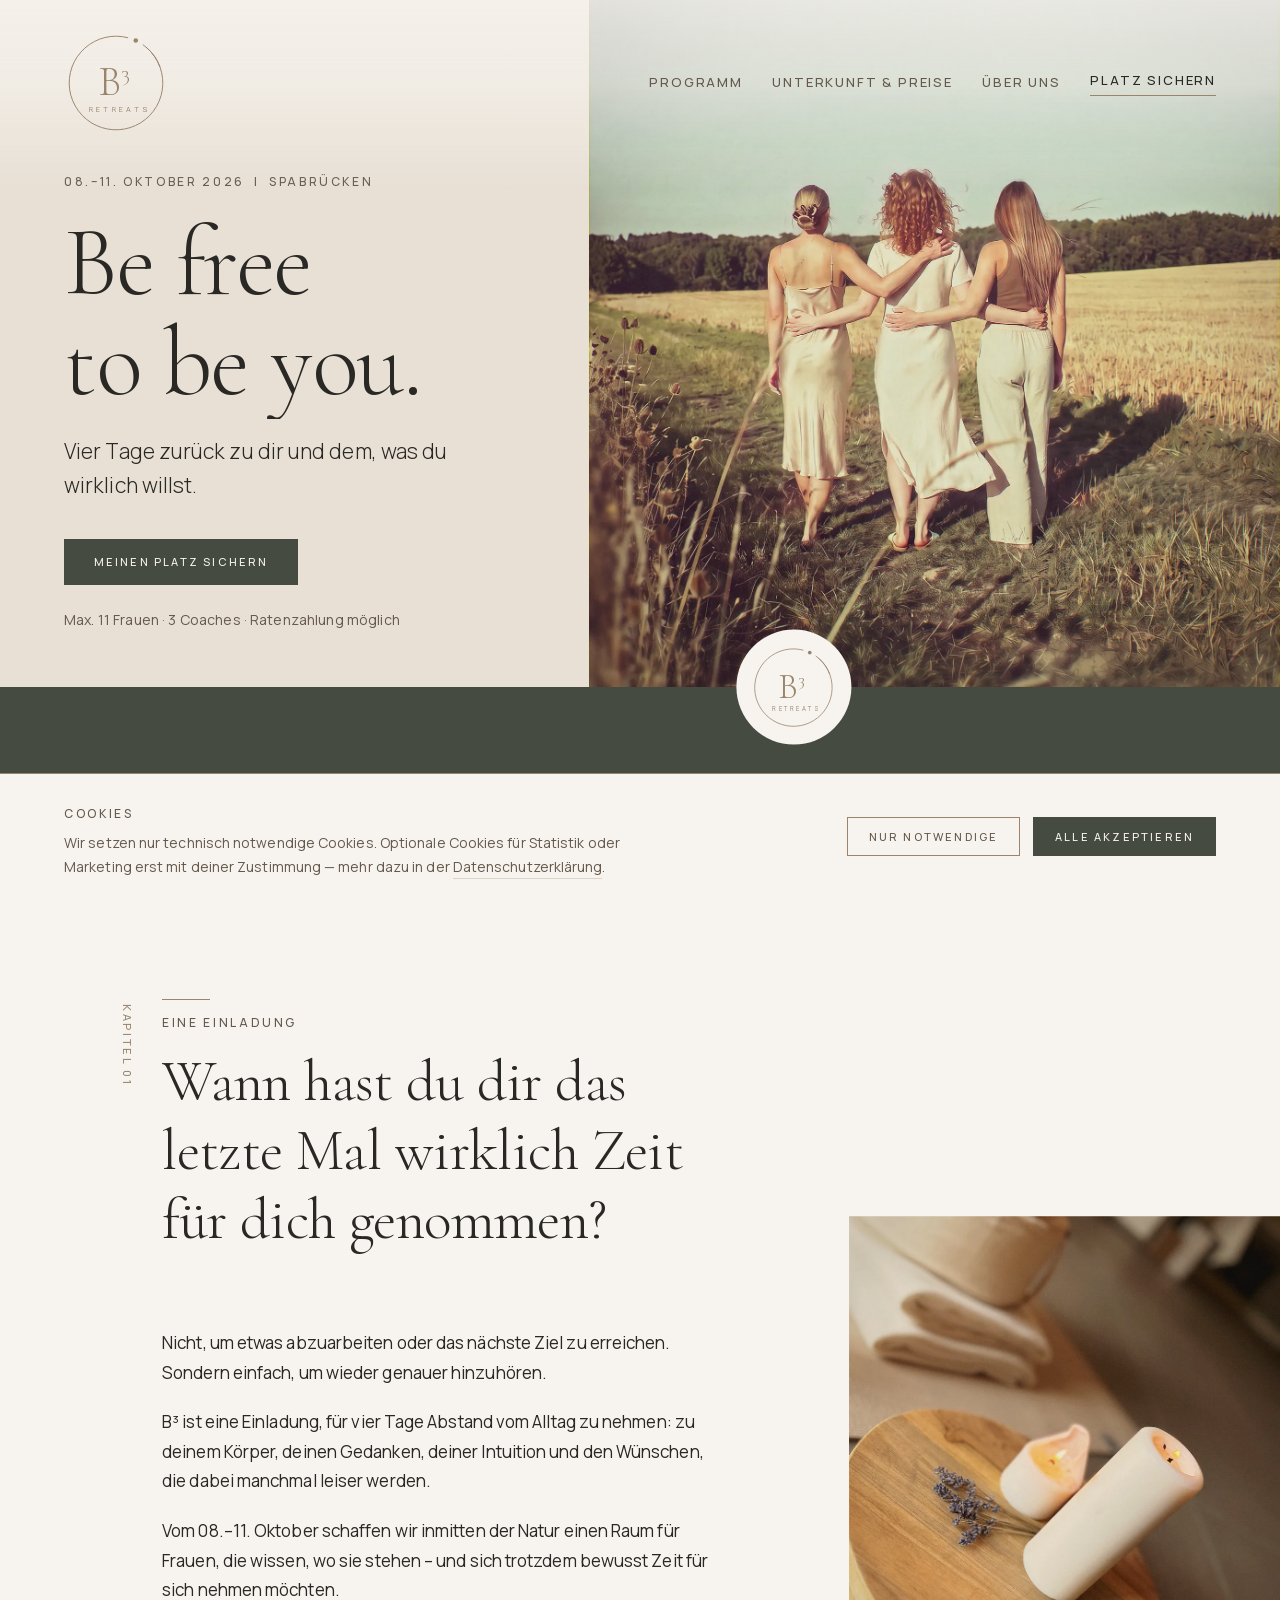
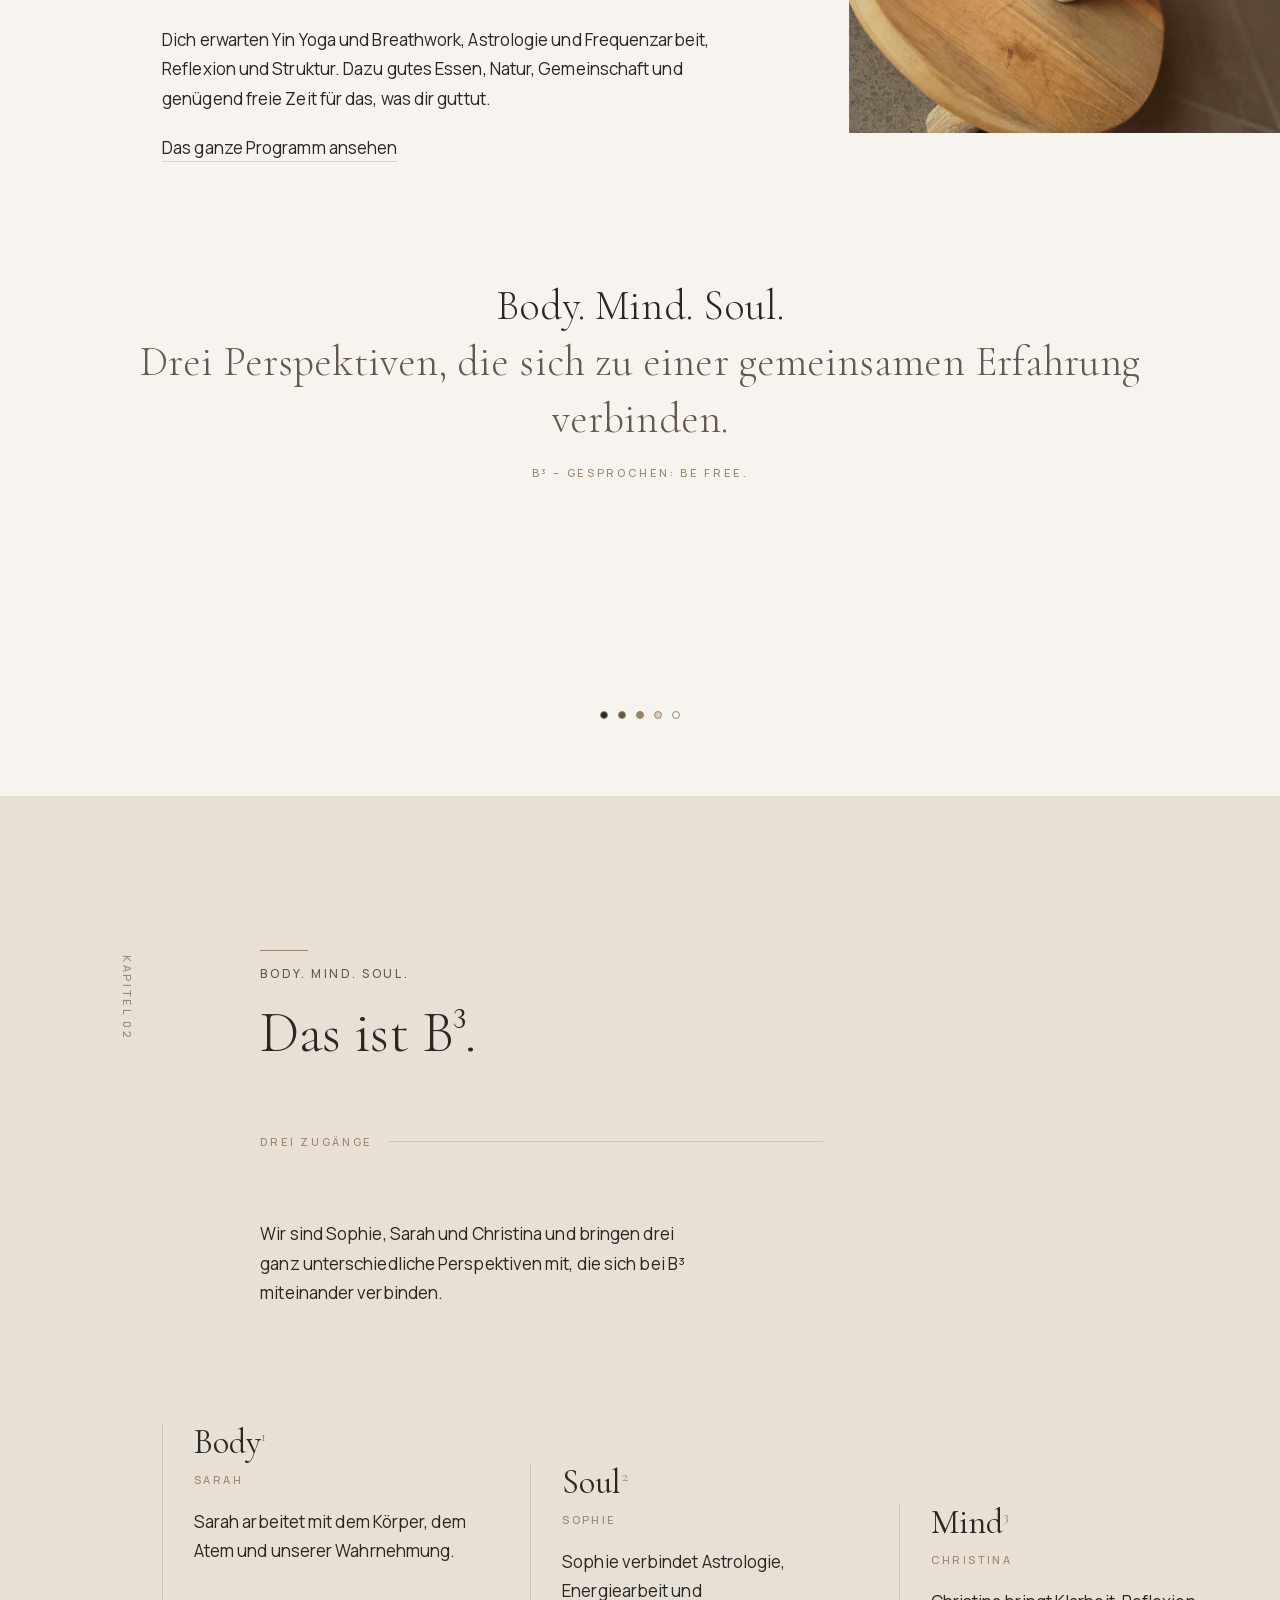
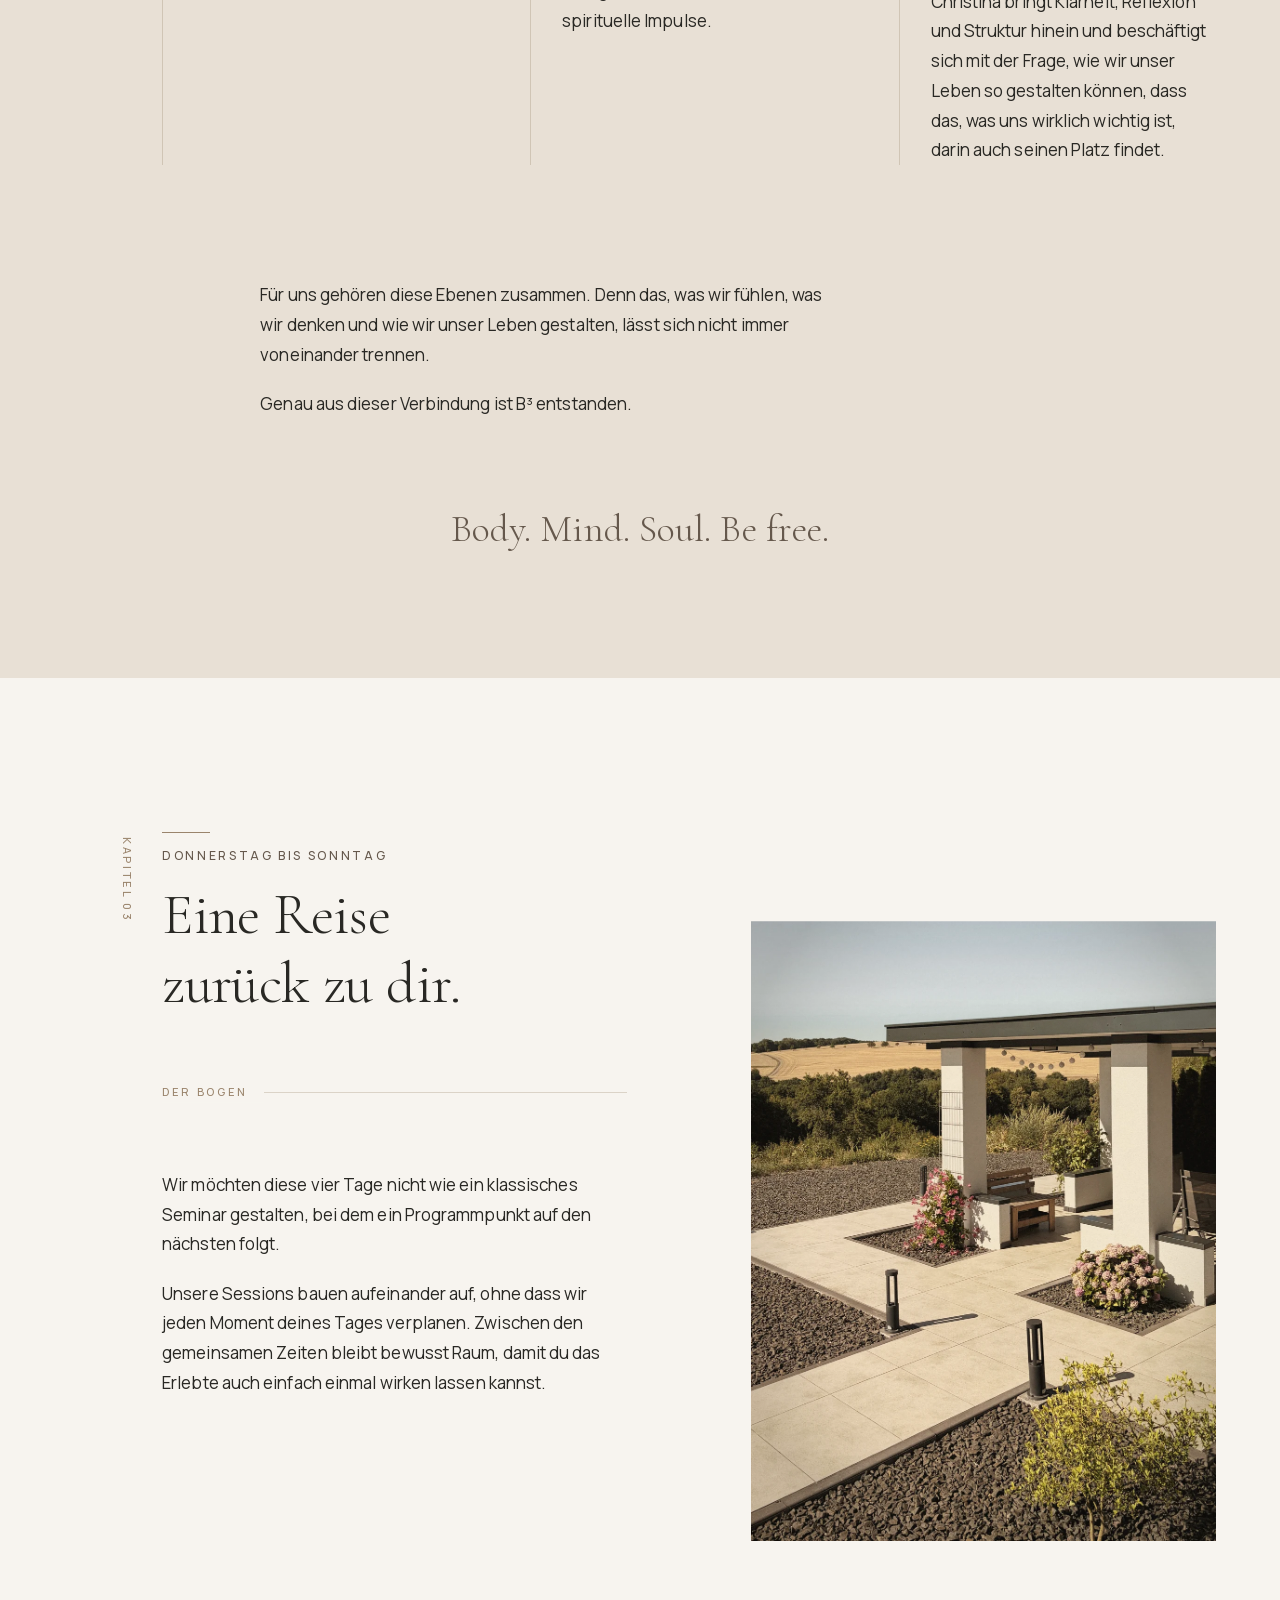
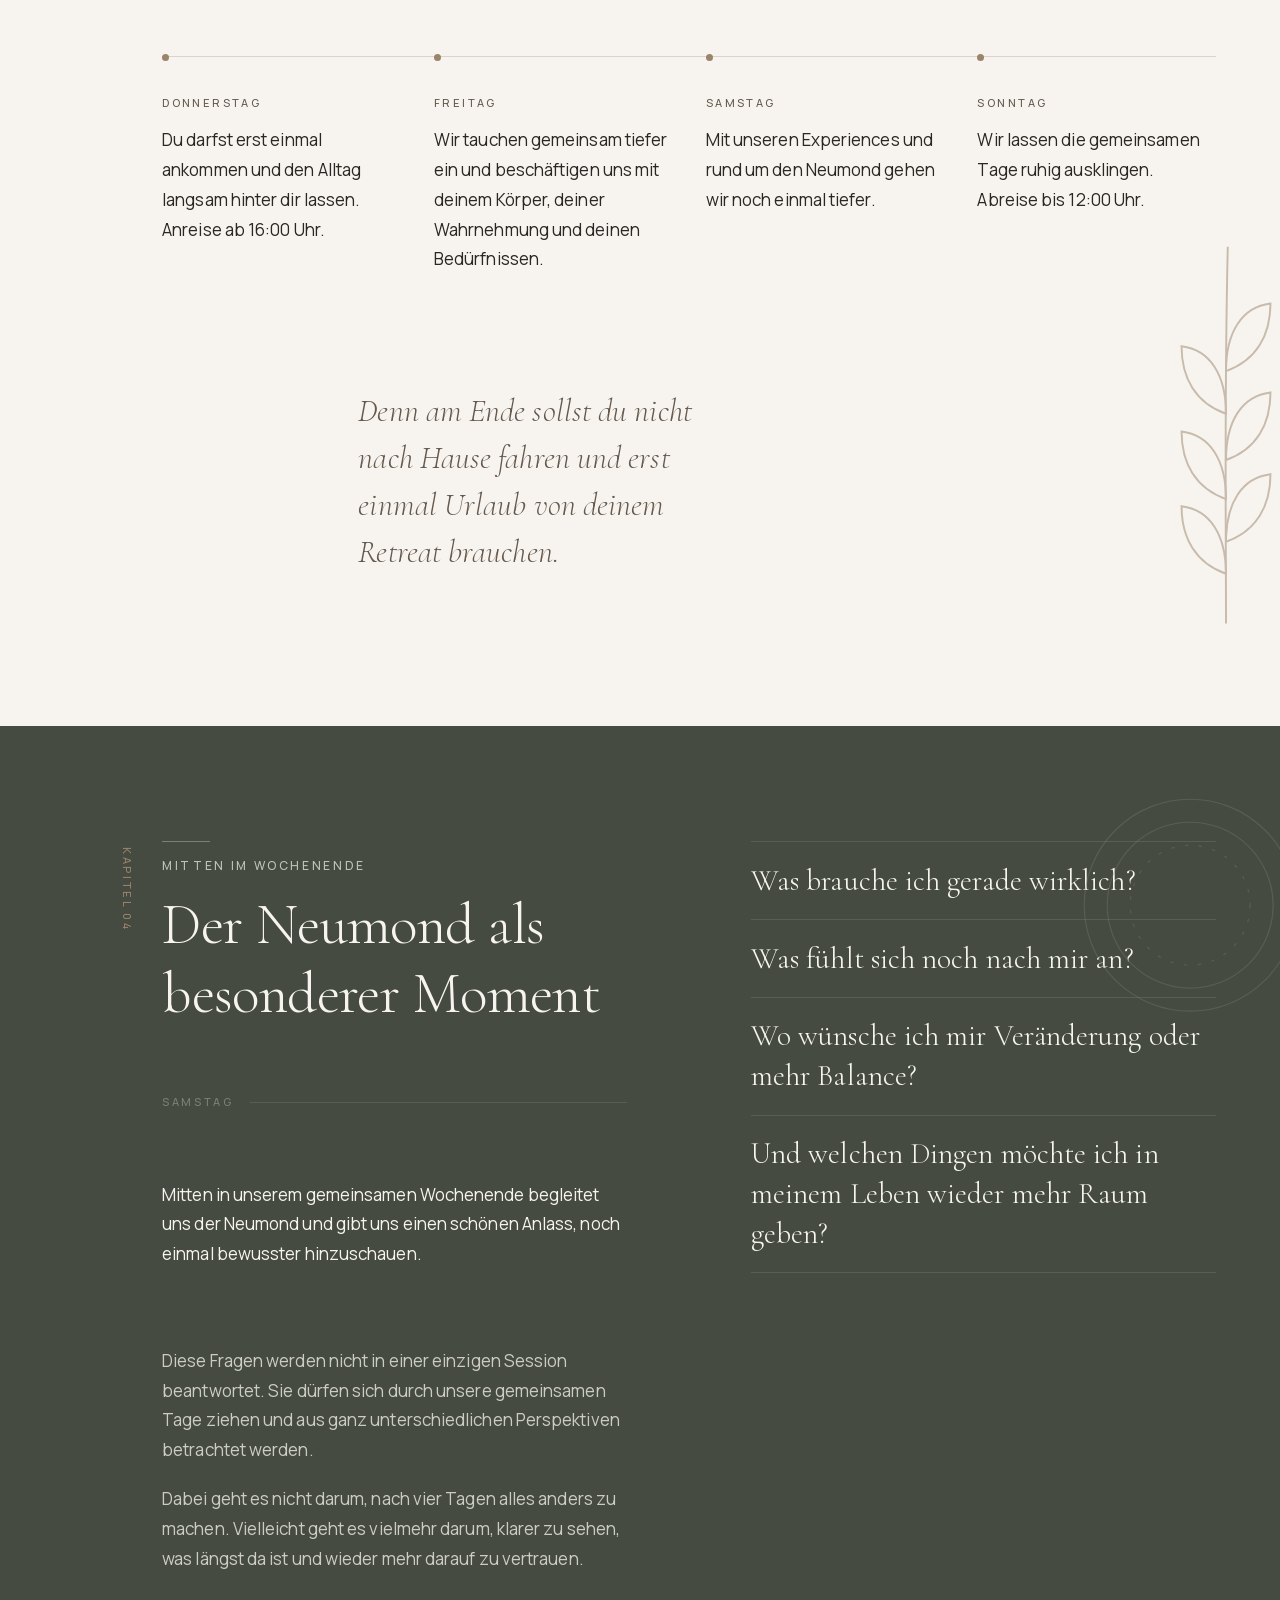
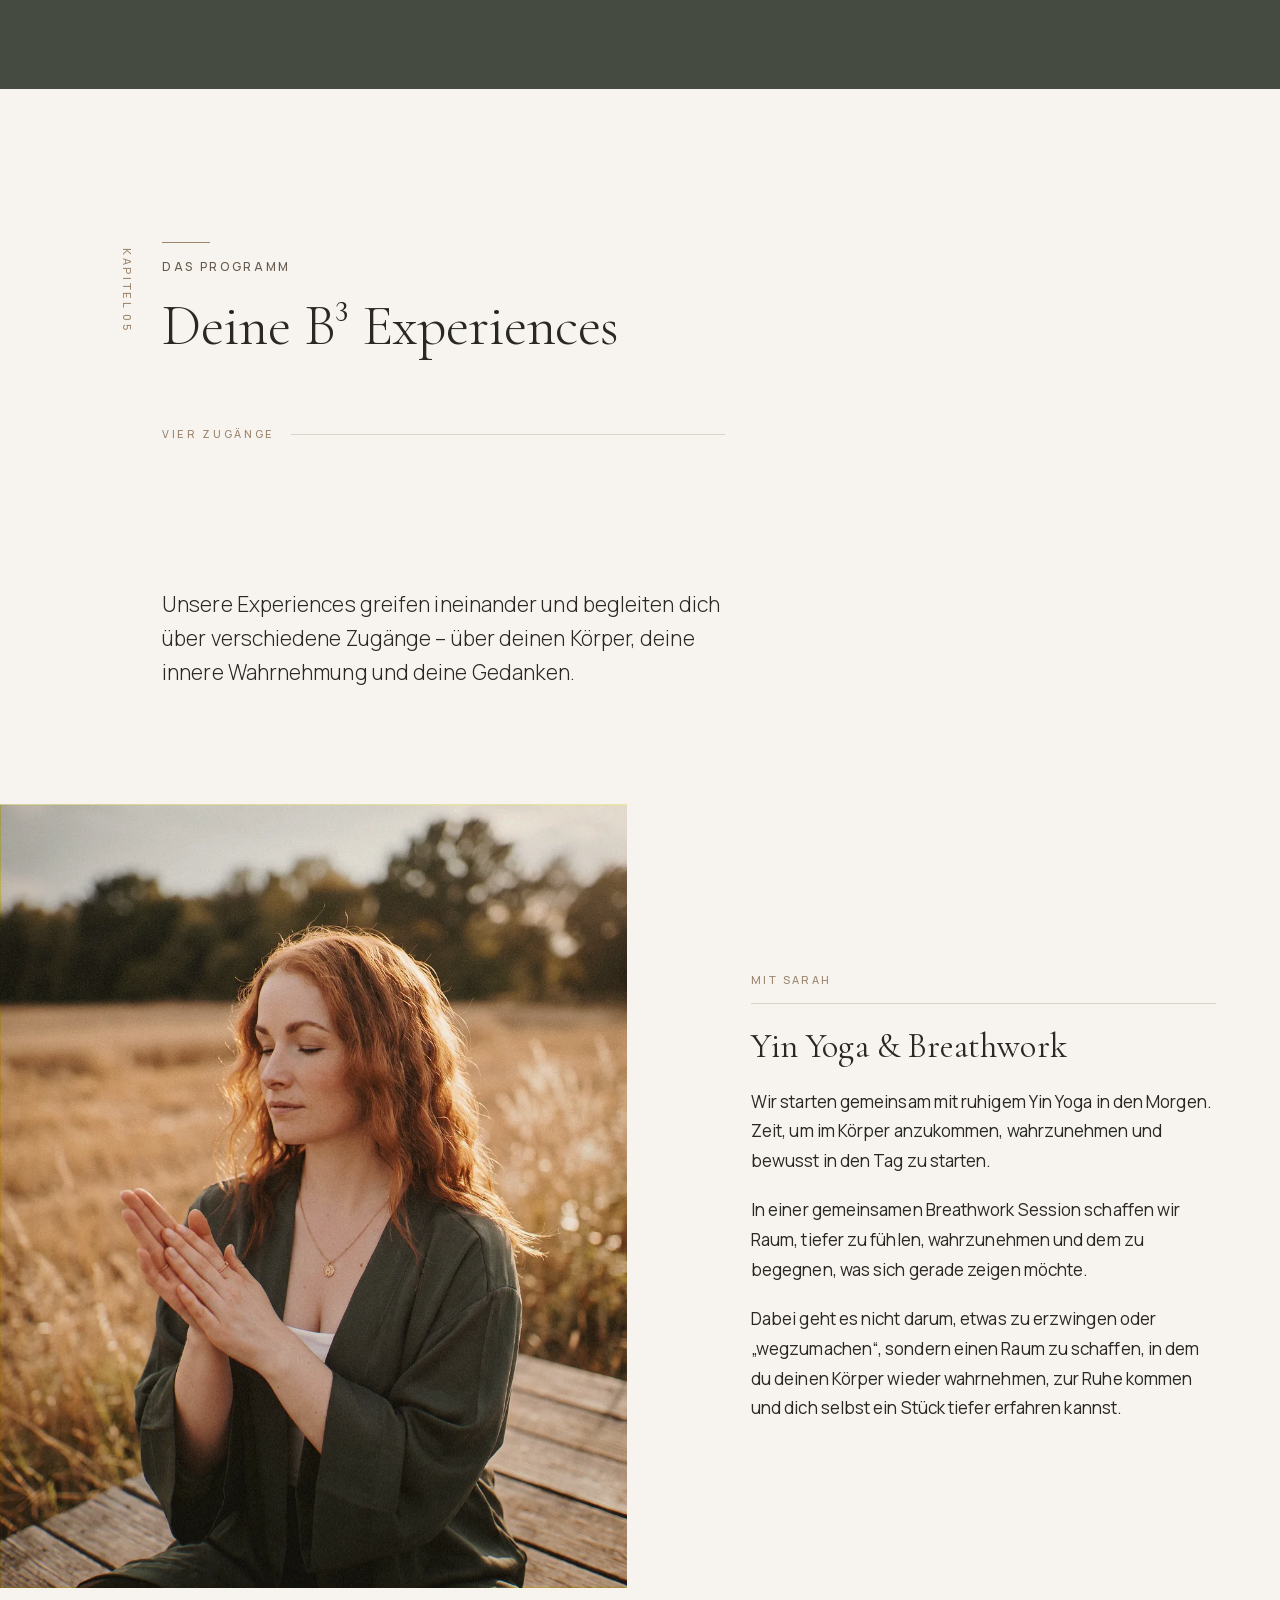
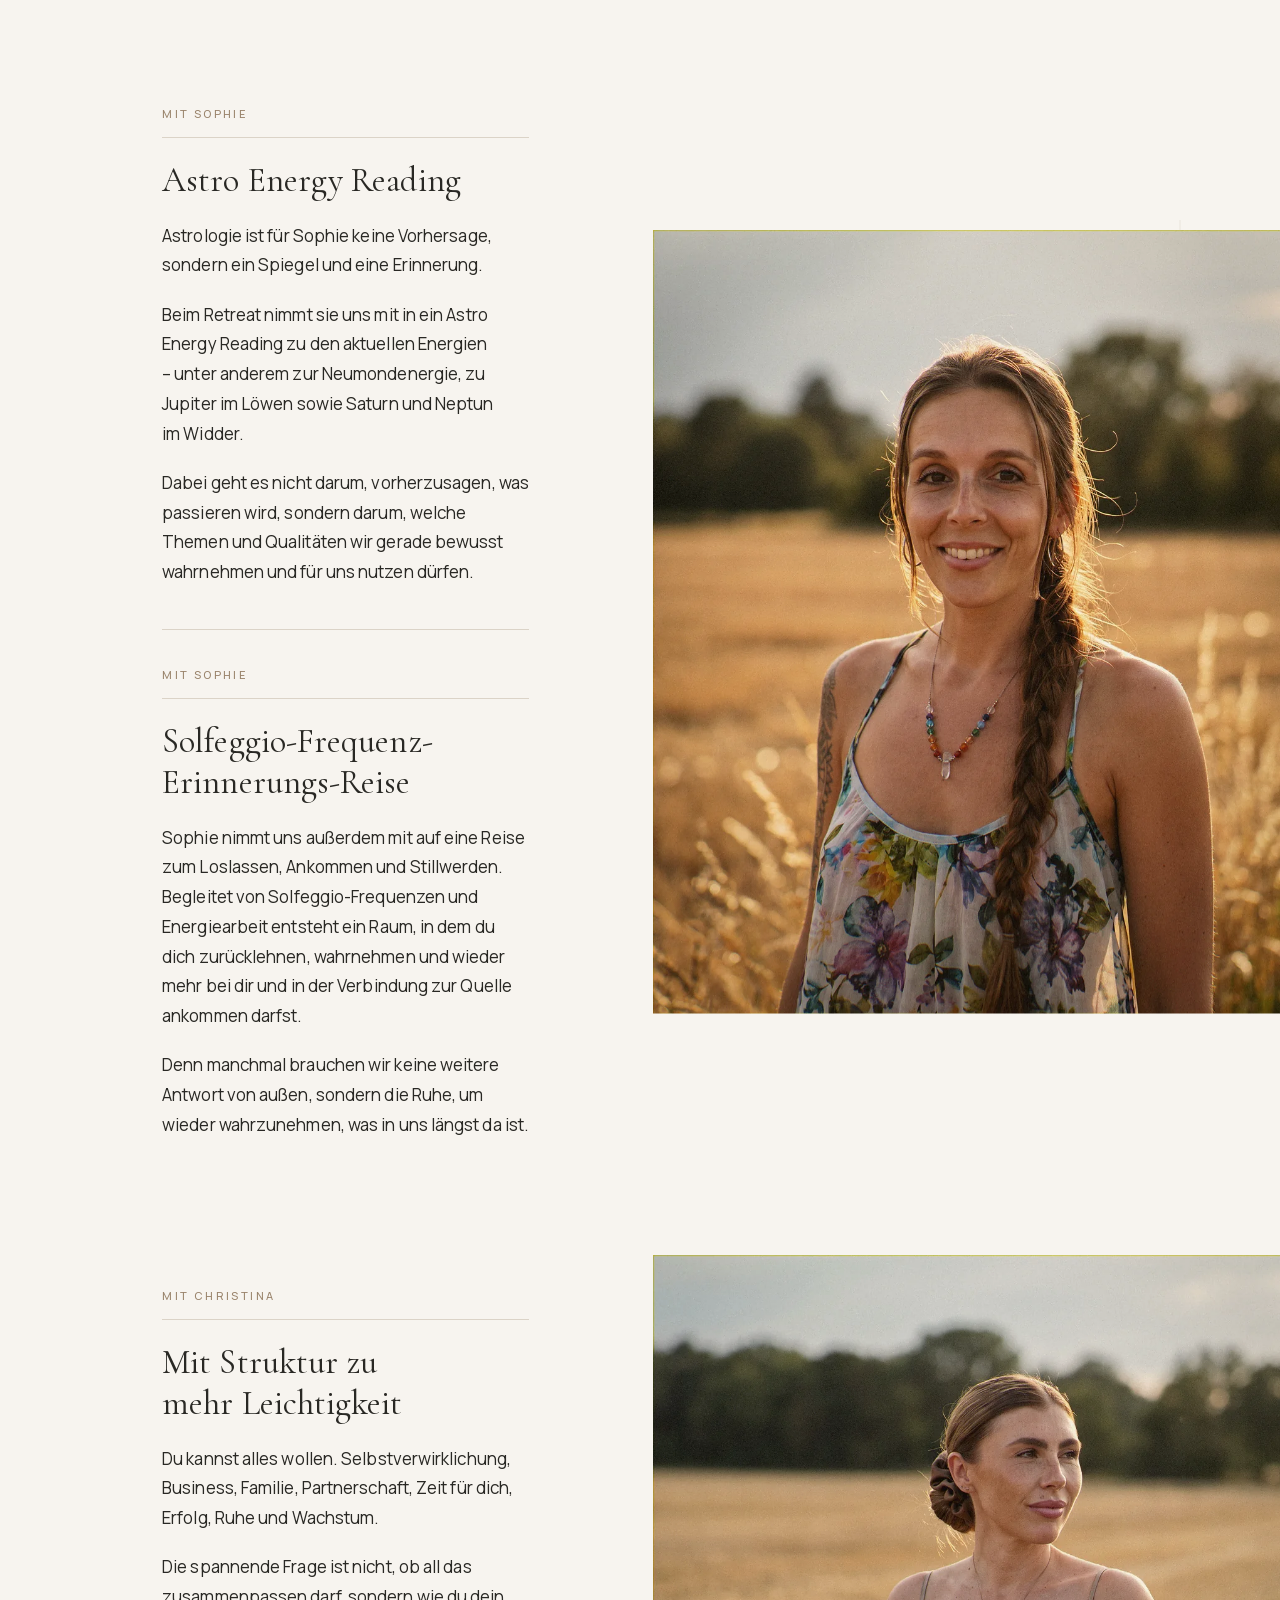
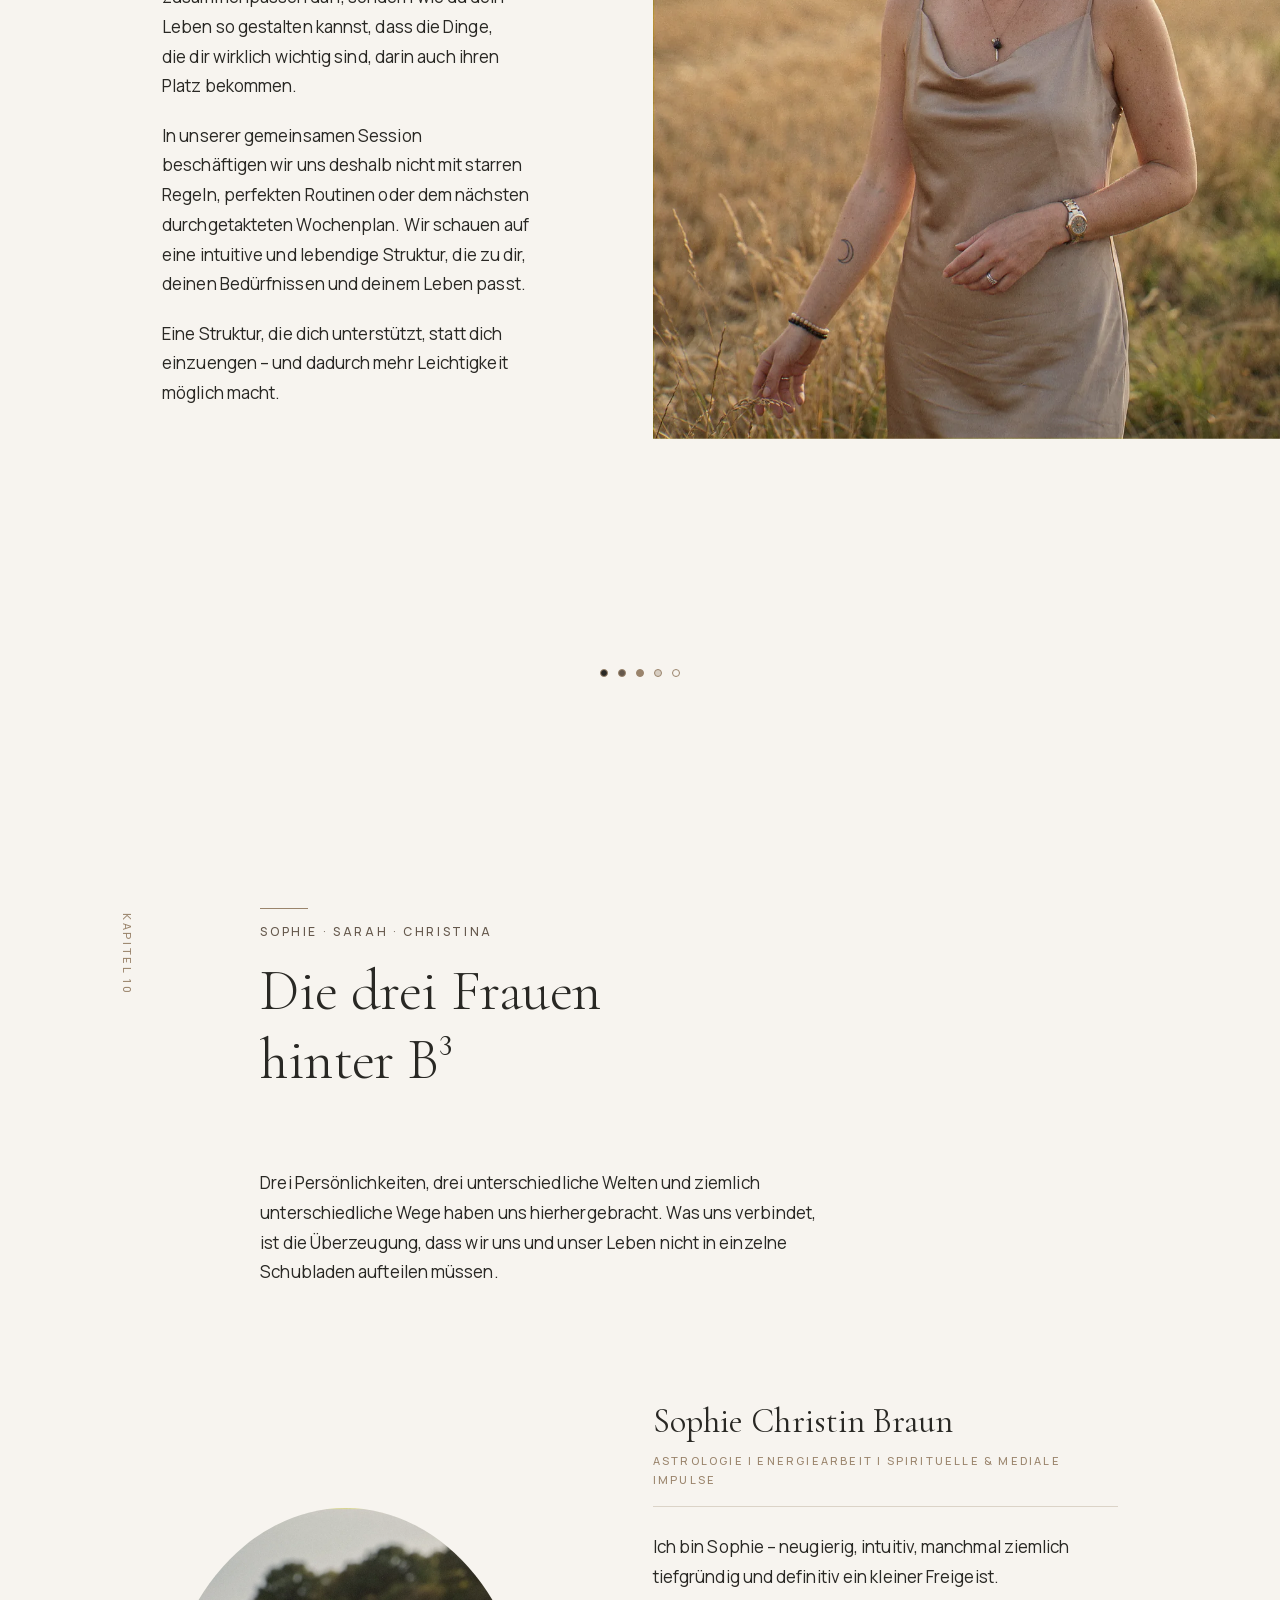
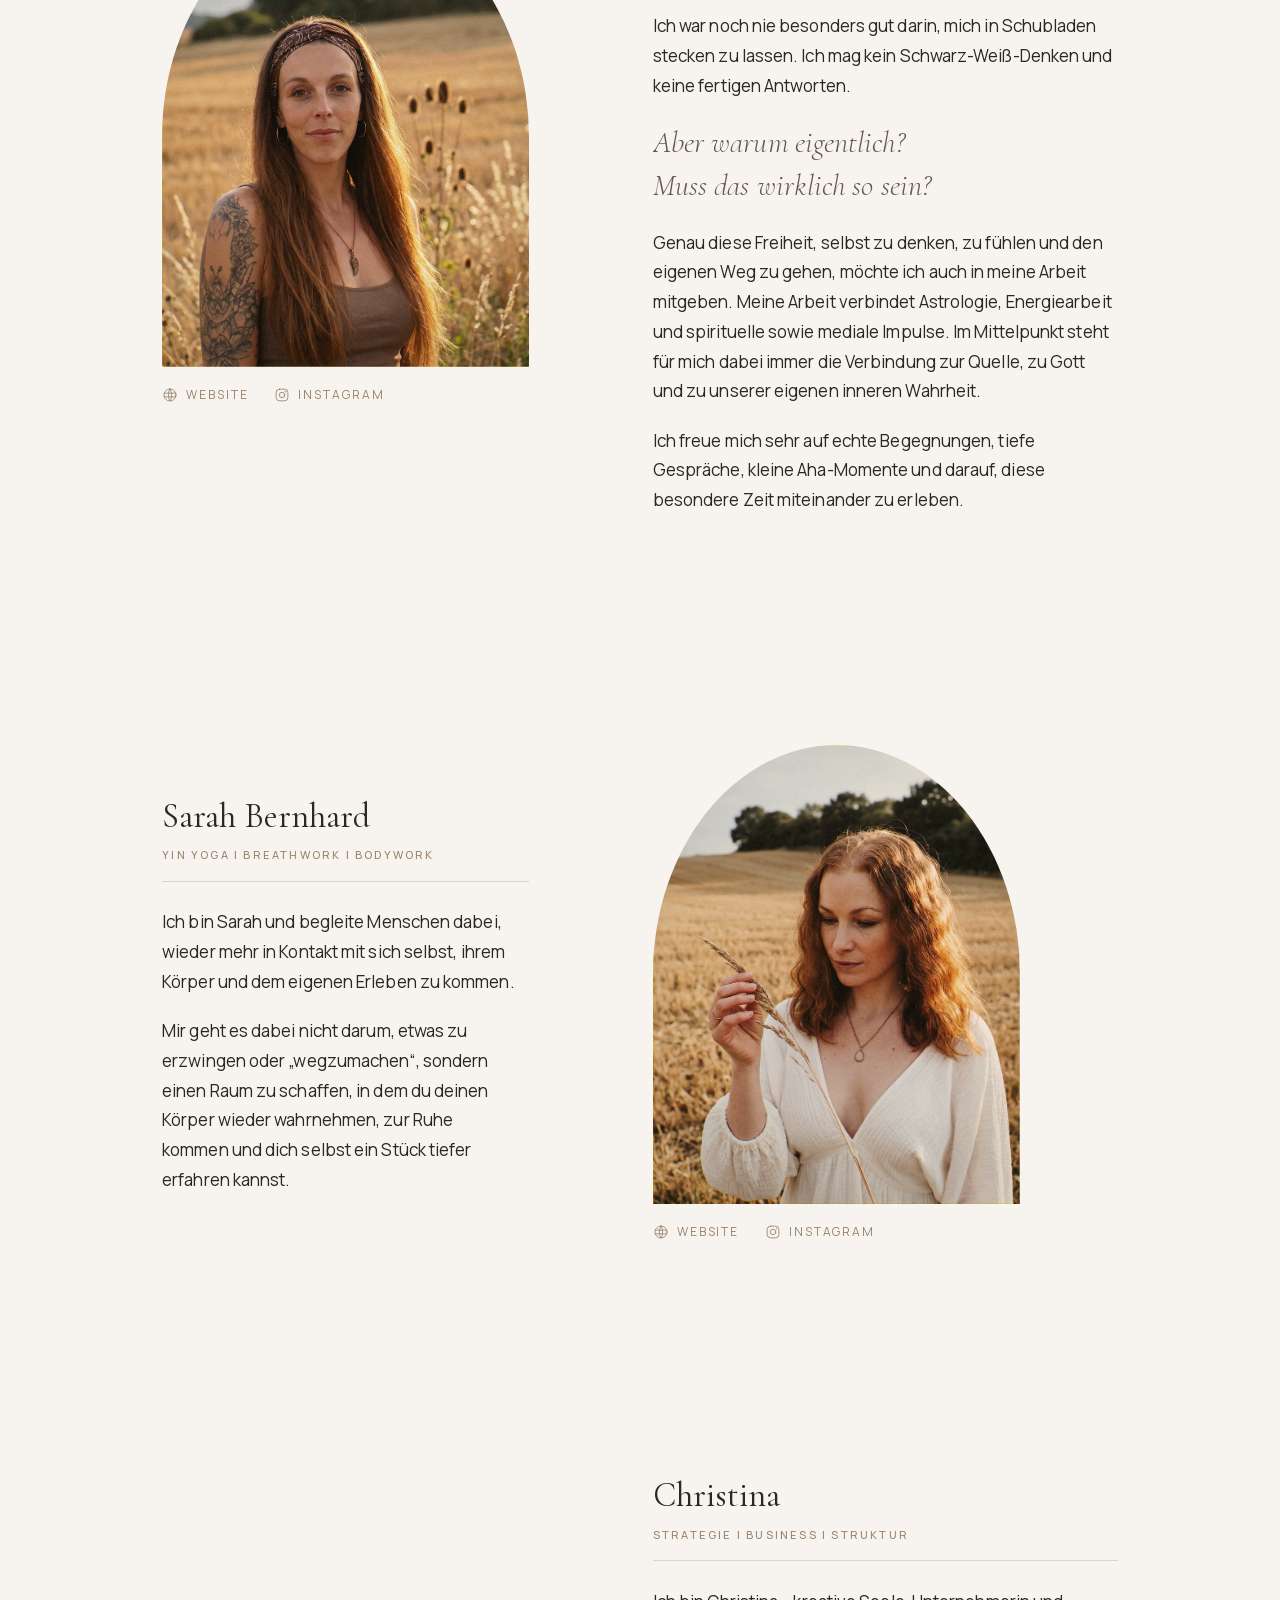
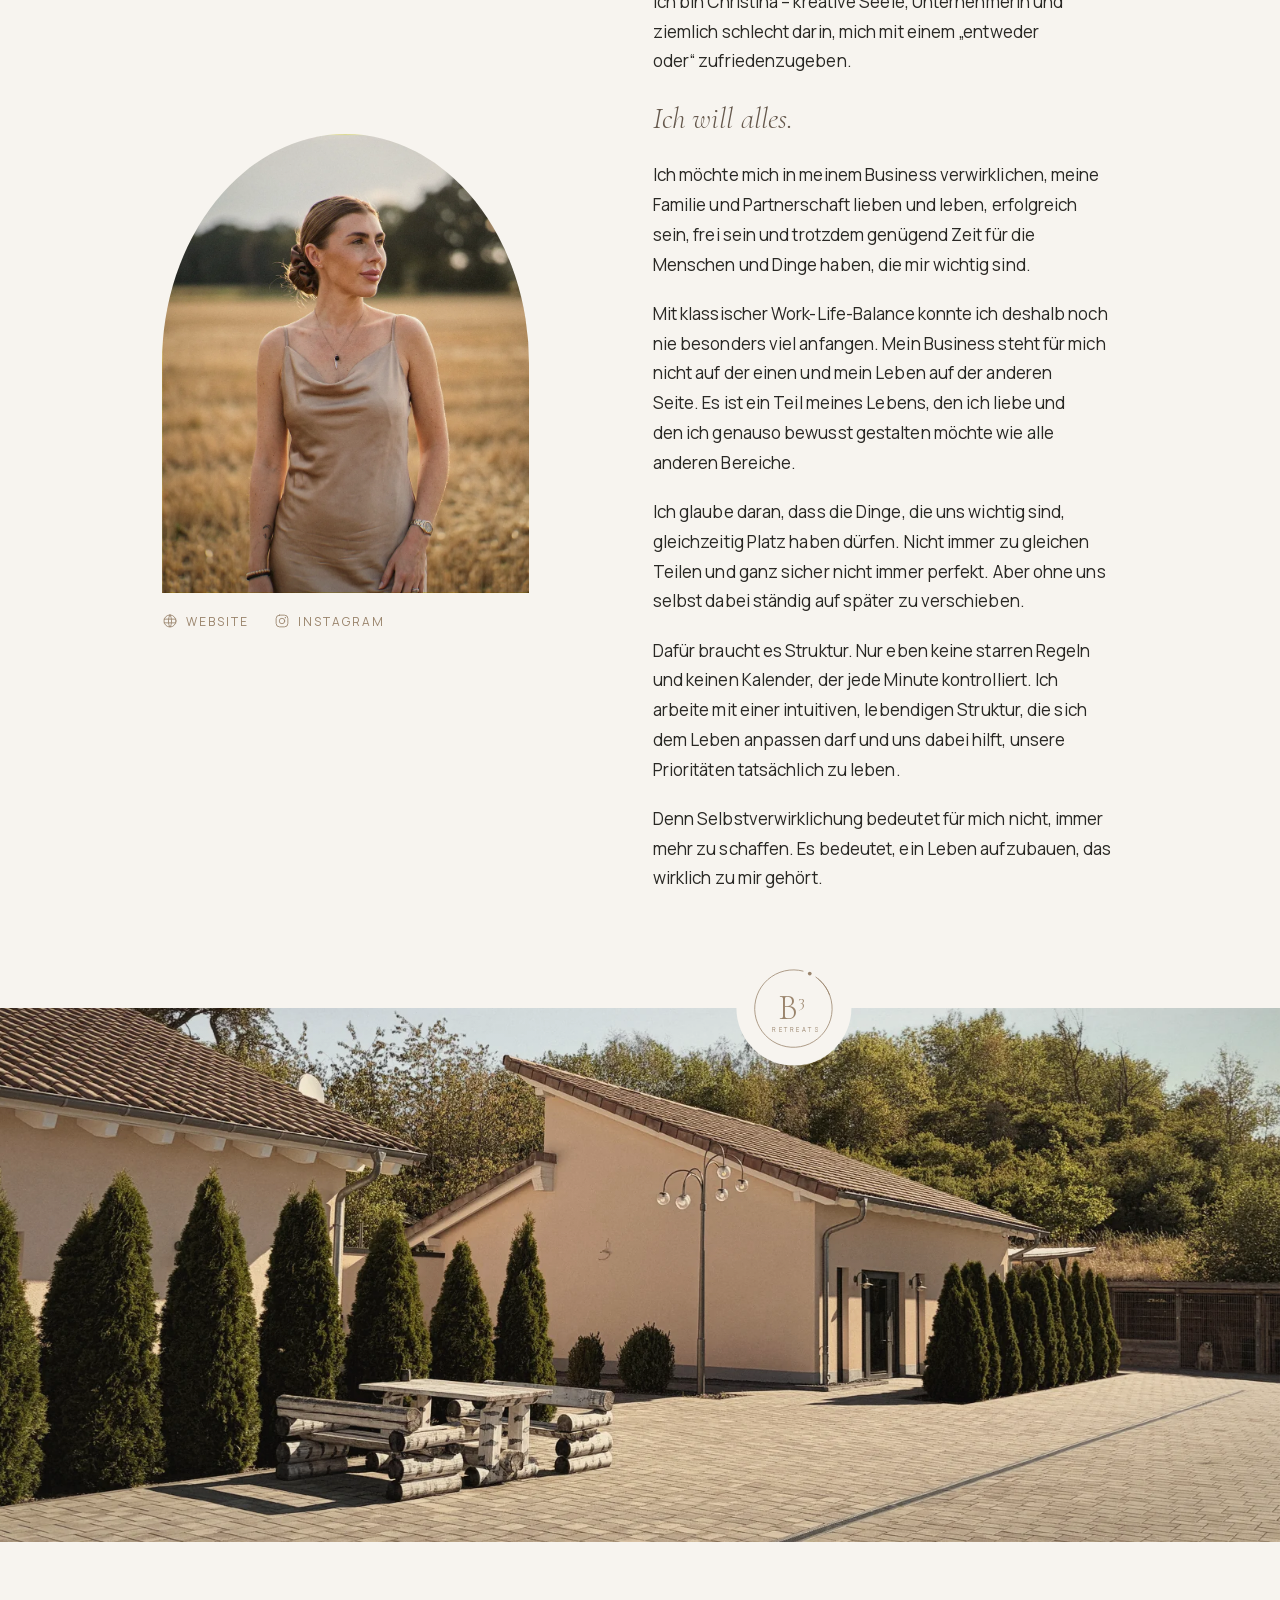
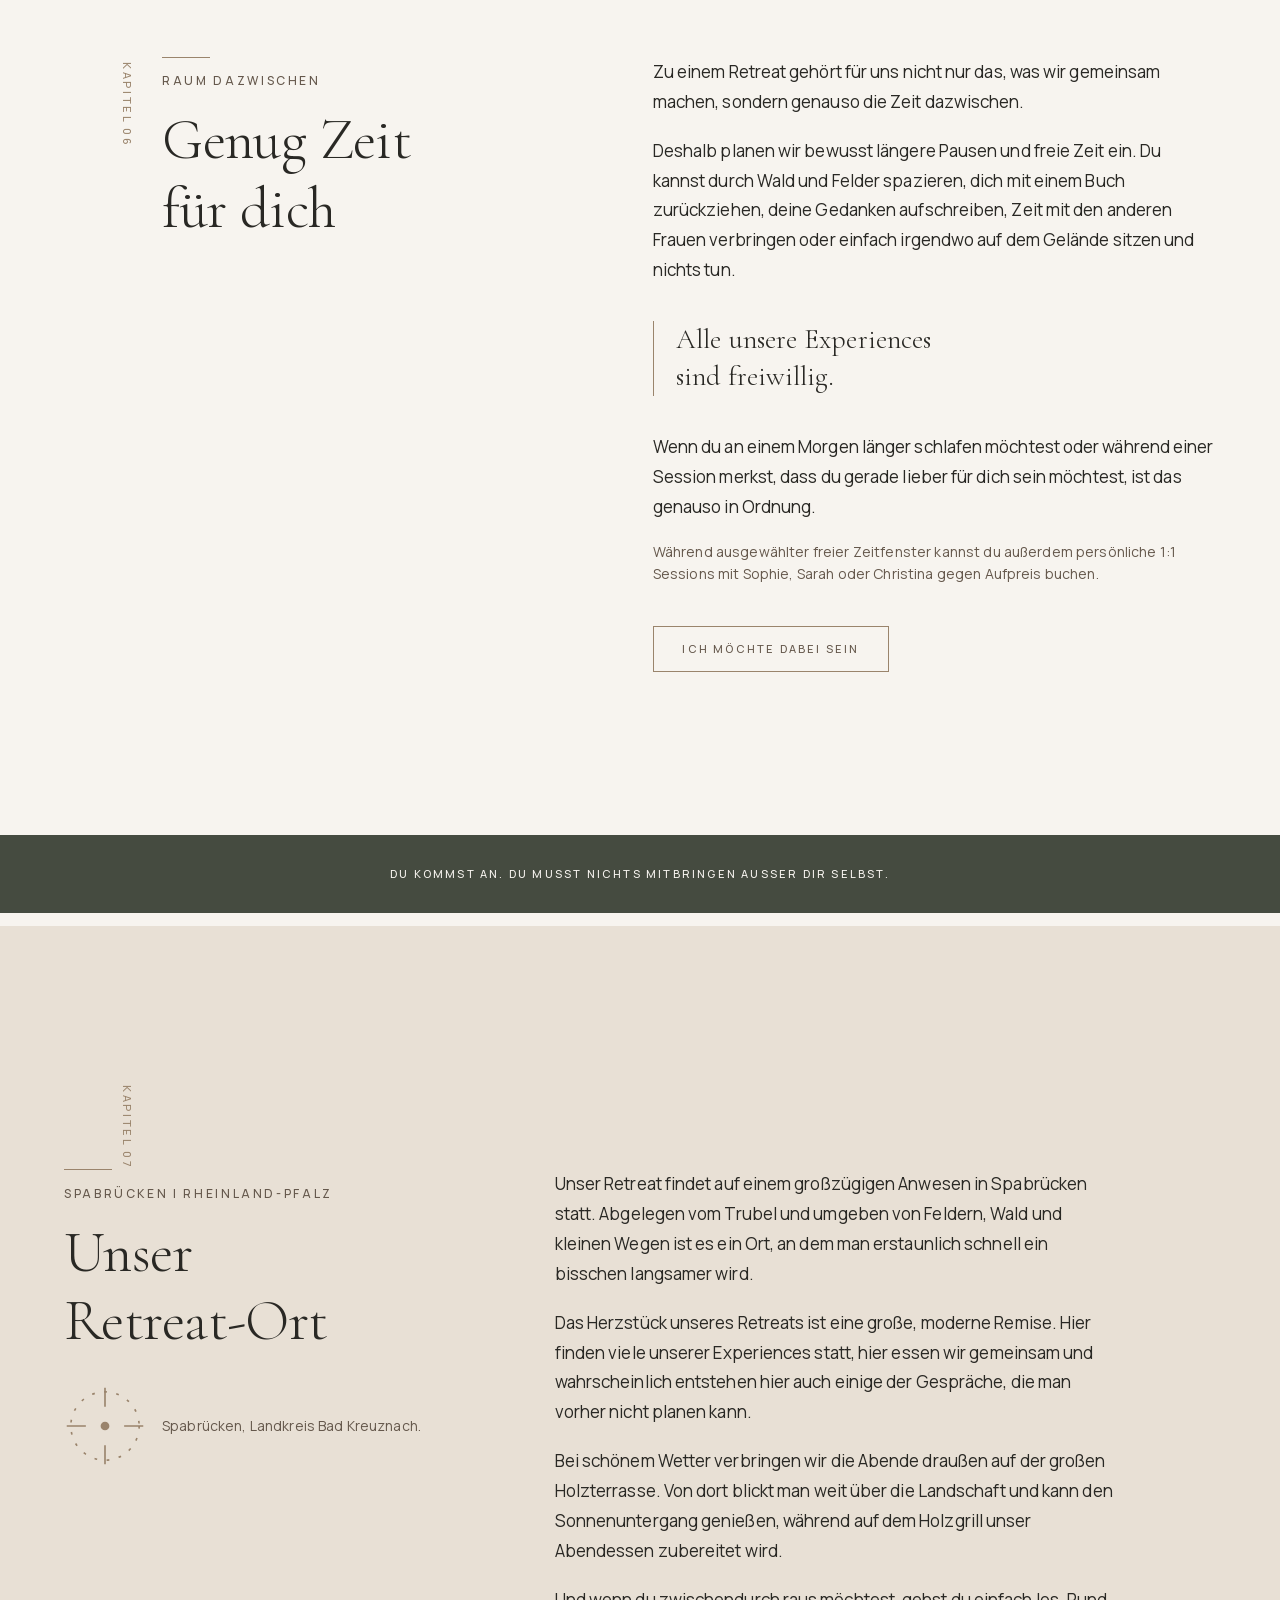
==== index.html @ 576b55c1 "а" ====
<!DOCTYPE html>
<html lang="de">
<head>
<meta charset="utf-8">
<meta name="viewport" content="width=device-width, initial-scale=1">
<title>B³ Retreat für Frauen | 08.–11. Oktober 2026 in Spabrücken</title>
<meta name="description" content="Vier Tage zurück zu dir: Frauen-Retreat mit Yin Yoga, Breathwork, Astrologie und Struktur vom 08.–11. Oktober 2026 in Spabrücken. Ab 1.549 € inkl. Unterkunft und Verpflegung, Ratenzahlung möglich.">
<meta name="robots" content="index, follow">
<link rel="canonical" href="https://b3-retreats.de/">

<!-- Seitensymbol. Ohne type-Angabe mit Absicht: das Feld im Panel darf eine
     SVG- ODER eine PNG-Datei enthalten, und der Server meldet den Typ ohnehin
     selbst. Die .ico bleibt fest verdrahtet — sie ist der Rueckfall fuer aeltere
     Browser, und eine .ico kann die Redaktion nicht erzeugen. -->
<link rel="icon" href="assets/img/favicon.ico?v=34fa4710" sizes="32x32">
<link rel="icon" href="assets/img/favicon.svg?v=a8631e33">
<link rel="apple-touch-icon" href="assets/img/favicon-180.png?v=3e2b3308">

<meta property="og:type" content="website">
<meta property="og:locale" content="de_DE">
<meta property="og:site_name" content="B³ Retreats">
<meta property="og:title" content="B³ Retreat – Be free to be you. | 08.–11. Oktober 2026, Spabrücken">
<meta property="og:description" content="Vier Tage zurück zu dir, deinen Bedürfnissen und dem, was du wirklich willst. Yin Yoga, Breathwork, Astrologie und Struktur – für maximal 11 Frauen.">
<meta property="og:image" content="assets/img/og-image.webp">
<meta name="twitter:card" content="summary_large_image">

<link rel="preload" href="assets/fonts/cormorant-garamond-300-latin.woff2?v=5d618c46" as="font" type="font/woff2" crossorigin>
<link rel="preload" href="assets/fonts/manrope-400-latin.woff2?v=e310b55a" as="font" type="font/woff2" crossorigin>
<link rel="stylesheet" href="assets/css/style.css?v=b2b7cb58">

<script type="application/ld+json">
{
  "@context": "https://schema.org",
  "@type": "Event",
  "name": "B³ Retreat – Be free to be you.",
  "startDate": "2026-10-08T16:00",
  "endDate": "2026-10-11T12:00",
  "eventStatus": "https://schema.org/EventScheduled",
  "eventAttendanceMode": "https://schema.org/OfflineEventAttendanceMode",
  "description": "Vier Tage Frauen-Retreat mit Yin Yoga, Breathwork, Astro Energy Reading, Solfeggio-Frequenz-Reise und einer Session zu intuitiver Struktur.",
  "location": {
    "@type": "Place",
    "name": "Anwesen Spabrücken",
    "address": { "@type": "PostalAddress", "addressLocality": "Spabrücken", "addressRegion": "Rheinland-Pfalz", "addressCountry": "DE" }
  },
  "organizer": { "@type": "Organization", "name": "B³ Retreats", "url": "https://b3-retreats.de/" },
  "offers": [
    { "@type": "Offer", "name": "Shared House", "price": "1549", "priceCurrency": "EUR", "availability": "https://schema.org/InStock" },
    { "@type": "Offer", "name": "Friends Special (2 Personen)", "price": "3950", "priceCurrency": "EUR", "availability": "https://schema.org/InStock" }
  ]
}
</script>
</head>
<body data-booking-url="">

<!-- Wiederverwendbares Markenzeichen -->
<svg width="0" height="0" style="position:absolute" aria-hidden="true"><defs>
  <!-- Farbe kommt über currentColor herein — Klassen greifen im <use>-Schattenbaum nicht. -->
  <g id="b3mark">
    <path d="M90.97 15.76 A54 54 0 1 1 73.98 7.84" fill="none" stroke="currentColor" stroke-width="1.1"/>
    <path d="M94.71 18.64 A54 54 0 0 1 110.74 41.53" fill="none" stroke="currentColor" stroke-width="1.1"/>
    <circle cx="82.82" cy="11.06" r="2.6" fill="currentColor"/>
    <text x="58" y="74" text-anchor="middle" font-size="48" fill="currentColor"
          font-family="'Cormorant Garamond', Georgia, serif" font-weight="300">B<tspan font-size="25" dy="-17">3</tspan></text>
    <text x="64.8" y="93" text-anchor="middle" font-size="8.5" fill="currentColor" letter-spacing="3.6"
          font-family="Manrope, system-ui, sans-serif" font-weight="400">RETREATS</text>
  </g>

  <!-- Website: Kugel mit Laengen- und Breitengrad. Bewusst dieselbe duenne
       Linie wie der Pfeil „nach oben" (24er Feld, 1.3 Strichstaerke). -->
  <g id="ic-web" fill="none" stroke="currentColor" stroke-width="1.3"
     stroke-linecap="round" stroke-linejoin="round">
    <circle cx="12" cy="12" r="9"/>
    <path d="M12 3c-3.1 3.2-3.1 14.6 0 18 3.1-3.4 3.1-14.8 0-18Z"/>
    <path d="M3.3 9.2h17.4M3.3 14.8h17.4"/>
  </g>

  <!-- Instagram: die Wortmarke selbst waere geschuetzt, der Umriss des
       Glyphs ist die uebliche Verlinkung auf ein eigenes Profil. -->
  <g id="ic-insta" fill="none" stroke="currentColor" stroke-width="1.3"
     stroke-linecap="round" stroke-linejoin="round">
    <rect x="3.2" y="3.2" width="17.6" height="17.6" rx="5.2"/>
    <circle cx="12" cy="12" r="4.1"/>
    <circle cx="17" cy="7" r="1.05" fill="currentColor" stroke="none"/>
  </g>
</defs></svg>

<div class="progress" id="progress" aria-hidden="true"></div>

<header class="site-head" id="head">
  <div class="wrap site-head__in">
    <a class="site-head__logo" href="#top" aria-label="B³ Retreats – Startseite">
      <svg class="mark" viewBox="0 0 120 120" width="76" height="76"><use href="#b3mark"/></svg>
    </a>

    <nav class="site-nav" id="menu" aria-label="Hauptnavigation">
      <a href="#experiences"><i>01</i>Programm</a>
      <a href="#unterkunft"><i>02</i>Unterkunft &amp; Preise</a>
      <a href="#team"><i>03</i>Über uns</a>
      <a class="is-cta" href="#buchung" data-booking>Platz sichern</a>
      <p class="site-nav__meta">08.–11. Oktober 2026<br>Spabrücken, Rheinland-Pfalz</p>
    </nav>

    <!-- Zwei Haarlinien statt eines Standard-Icons — dasselbe Mittel wie im Raster -->
    <button class="burger" id="burger" type="button" aria-label="Menü öffnen" aria-expanded="false" aria-controls="menu">
      <span></span><span></span>
    </button>
  </div>
</header>

<main id="top">

<!-- 01 ─ Hero ─────────────────────────────────────────────────────────── -->
<section class="hero">
  <div class="hero__copy">
    <p class="hero__meta">08.–11. Oktober 2026 &nbsp;|&nbsp; Spabrücken</p>
    <h1>Be free to be&nbsp;you.</h1>
    <p class="lead">Vier Tage zurück zu dir und dem, was du wirklich willst.</p>
    <div class="hero__cta">
      <a class="btn btn--primary" href="#buchung" data-booking>Meinen Platz sichern</a>
      <span class="small">Max. 11 Frauen &middot; 3 Coaches &middot; Ratenzahlung möglich</span>
    </div>
  </div>
  <div class="hero__ph ph px" data-px="7">
    <picture>
      <!-- Am Telefon ist der Ausschnitt quadratisch (siehe .hero__ph im
           Stylesheet), darueber hochkant. Beide Rahmen sind hoch bis sehr
           hoch — deshalb steht in BEIDEN Faellen ein Hochformat drin. Ein
           16:9-Bild in ein Quadrat zu schneiden kostete mehr als die halbe
           Breite, und dabei fielen zuletzt die Koepfe aus dem Bild. -->
      <source media="(max-width: 860px)" srcset="assets/img/hero-tall.webp?v=6442cfcc" width="1500" height="2000">
      <img src="assets/img/hero-tall.webp?v=6442cfcc" width="1500" height="2000" alt="Drei Frauen von hinten am Feldrand oberhalb des Retreat-Anwesens bei Spabrücken" fetchpriority="high">
    </picture>
  </div>
  <div class="medallion">
    <svg class="mark" viewBox="0 0 120 120" width="86" height="86"><use href="#b3mark"/></svg>
  </div>
</section>

<p class="belt belt--seam">Vier Tage &nbsp;·&nbsp; Max. 11 Frauen &nbsp;·&nbsp; 3 Coaches &nbsp;·&nbsp; Spabrücken, Rheinland-Pfalz</p>

<!-- 02 ─ Einladung ────────────────────────────────────────────────────── -->
<section class="invite band-ivory">
  <div class="wrap grid">
    <div class="rail">Kapitel 01</div>
    <div class="invite__head rise">
      <p class="eyebrow">Eine Einladung</p>
      <h2>Wann hast du dir das letzte Mal wirklich Zeit für dich genommen?</h2>
    </div>
    <div class="invite__body rise">
      <p>Nicht, um etwas abzuarbeiten oder das nächste Ziel zu erreichen. Sondern einfach, um wieder genauer hinzuhören.</p>
      <p>B³ ist eine Einladung, für vier Tage Abstand vom Alltag zu nehmen: zu deinem Körper, deinen Gedanken, deiner Intuition und den Wünschen, die dabei manchmal leiser werden.</p>
      <p>Vom 08.–11. Oktober schaffen wir inmitten der Natur einen Raum für Frauen, die wissen, wo sie stehen – und sich trotzdem bewusst Zeit für sich nehmen möchten.</p>
      <p>Dich erwarten Yin Yoga und Breathwork, Astrologie und Frequenzarbeit, Reflexion und Struktur. Dazu gutes Essen, Natur, Gemeinschaft und genügend freie Zeit für das, was dir guttut.</p>
      <p><a class="link" href="#experiences">Das ganze Programm ansehen</a></p>
    </div>
    <figure class="invite__ph rise">
      <div class="ph arch"><img src="assets/img/detail-kerze.webp?v=02212b35" width="900" height="1125" alt="Kerze und Lavendel auf einem Holzhocker im Retreat-Raum" loading="lazy" decoding="async"></div>
    </figure>
    <div class="accent-block rise">
      <strong>Body. Mind. Soul.</strong>
      Drei Perspektiven, die sich zu einer gemeinsamen Erfahrung verbinden.
      <span class="said">B³ – gesprochen: Be free.</span>
    </div>
  </div>
</section>

<div class="moons band-ivory" aria-hidden="true"><i></i><i></i><i></i><i></i><i></i></div>

<!-- 03 ─ Body. Mind. Soul. ────────────────────────────────────────────── -->
<section class="bms band-sand">
  <div class="wrap grid">
    <div class="rail">Kapitel 02</div>
    <div class="bms__head rise">
      <p class="eyebrow">Body. Mind. Soul.</p>
      <h2>Das ist B³.</h2>
      <div class="ruler"><span>Drei Zugänge</span></div>
      <p>Wir sind Sophie, Sarah und Christina und bringen drei ganz unterschiedliche Perspektiven mit, die sich bei B³ miteinander verbinden.</p>
    </div>

    <div class="bms__cols rise">
      <div class="bms__col">
        <h3>Body<sup>1</sup></h3>
        <span class="bms__who">Sarah</span>
        <p>Sarah arbeitet mit dem Körper, dem Atem und unserer Wahrnehmung.</p>
      </div>
      <div class="bms__col">
        <h3>Soul<sup>2</sup></h3>
        <span class="bms__who">Sophie</span>
        <p>Sophie verbindet Astrologie, Energiearbeit und spirituelle Impulse.</p>
      </div>
      <div class="bms__col">
        <h3>Mind<sup>3</sup></h3>
        <span class="bms__who">Christina</span>
        <p>Christina bringt Klarheit, Reflexion und Struktur hinein und beschäftigt sich mit der Frage, wie wir unser Leben so gestalten können, dass das, was uns wirklich wichtig ist, darin auch seinen Platz findet.</p>
      </div>
    </div>

    <div class="bms__outro rise">
      <p>Für uns gehören diese Ebenen zusammen. Denn das, was wir fühlen, was wir denken und wie wir unser Leben gestalten, lässt sich nicht immer voneinander trennen.</p>
      <p>Genau aus dieser Verbindung ist B³ entstanden.</p>
    </div>
    <p class="bms__sign rise">Body. Mind. Soul. Be free.</p>
  </div>
</section>

<!-- 04 ─ Ablauf ───────────────────────────────────────────────────────── -->
<section class="ablauf band-ivory">
  <div class="wrap grid">
    <div class="rail">Kapitel 03</div>
    <div class="ablauf__head rise">
      <p class="eyebrow">Donnerstag bis Sonntag</p>
      <h2>Eine Reise zurück zu dir.</h2>
      <div class="ruler"><span>Der Bogen</span></div>
      <p>Wir möchten diese vier Tage nicht wie ein klassisches Seminar gestalten, bei dem ein Programmpunkt auf den nächsten folgt.</p>
      <p>Unsere Sessions bauen aufeinander auf, ohne dass wir jeden Moment deines Tages verplanen. Zwischen den gemeinsamen Zeiten bleibt bewusst Raum, damit du das Erlebte auch einfach einmal wirken lassen kannst.</p>
    </div>

    <div class="ablauf__ph rise">
      <div class="ph"><img src="assets/img/ablauf.webp?v=57449f26" width="1000" height="1333" alt="Blick von der Terrasse über Felder und Wald" loading="lazy" decoding="async"></div>
    </div>

    <ol class="timeline rise">
      <li class="timeline__day"><b>Donnerstag</b><p>Du darfst erst einmal ankommen und den Alltag langsam hinter dir lassen. Anreise ab 16:00 Uhr.</p></li>
      <li class="timeline__day"><b>Freitag</b><p>Wir tauchen gemeinsam tiefer ein und beschäftigen uns mit deinem Körper, deiner Wahrnehmung und deinen Bedürfnissen.</p></li>
      <li class="timeline__day"><b>Samstag</b><p>Mit unseren Experiences und rund um den Neumond gehen wir noch einmal tiefer.</p></li>
      <li class="timeline__day"><b>Sonntag</b><p>Wir lassen die gemeinsamen Tage ruhig ausklingen. Abreise bis 12:00 Uhr.</p></li>
    </ol>

    <p class="ablauf__note rise">Denn am Ende sollst du nicht nach Hause fahren und erst einmal Urlaub von deinem Retreat brauchen.</p>
  </div>

  <svg class="sprig" viewBox="0 0 90 220" aria-hidden="true">
    <path d="M45 218 C45 160 44 92 46 6"/>
    <path d="M45 190 C28 184 20 170 20 152 C36 154 45 168 45 190Z"/>
    <path d="M45 172 C62 166 70 152 70 134 C54 136 45 150 45 172Z"/>
    <path d="M45 148 C28 142 20 128 20 110 C36 112 45 126 45 148Z"/>
    <path d="M45 126 C62 120 70 106 70 88 C54 90 45 104 45 126Z"/>
    <path d="M45 100 C28 94 20 80 20 62 C36 64 45 78 45 100Z"/>
    <path d="M45 76 C62 70 70 56 70 38 C54 40 45 54 45 76Z"/>
  </svg>
</section>

<!-- 05 ─ Neumond ──────────────────────────────────────────────────────── -->
<section class="neumond band-olive">
  <div class="wrap grid">
    <div class="rail">Kapitel 04</div>
    <div class="neumond__head rise">
      <p class="eyebrow">Mitten im Wochenende</p>
      <h2>Der Neumond als besonderer Moment</h2>
      <div class="ruler"><span>Samstag</span></div>
      <p>Mitten in unserem gemeinsamen Wochenende begleitet uns der Neumond und gibt uns einen schönen Anlass, noch einmal bewusster hinzuschauen.</p>
    </div>

    <div class="neumond__q rise">
      <ul>
        <li>Was brauche ich gerade wirklich?</li>
        <li>Was fühlt sich noch nach mir an?</li>
        <li>Wo wünsche ich mir Veränderung oder mehr Balance?</li>
        <li>Und welchen Dingen möchte ich in meinem Leben wieder mehr Raum geben?</li>
      </ul>
    </div>

    <div class="neumond__outro rise">
      <p>Diese Fragen werden nicht in einer einzigen Session beantwortet. Sie dürfen sich durch unsere gemeinsamen Tage ziehen und aus ganz unterschiedlichen Perspektiven betrachtet werden.</p>
      <p>Dabei geht es nicht darum, nach vier Tagen alles anders zu machen. Vielleicht geht es vielmehr darum, klarer zu sehen, was längst da ist und wieder mehr darauf zu vertrauen.</p>
    </div>
  </div>

  <svg class="neumond__moon" viewBox="0 0 200 200" aria-hidden="true">
    <circle cx="100" cy="100" r="72"/>
    <circle cx="100" cy="100" r="92"/>
    <circle cx="100" cy="100" r="52" stroke-dasharray="3 9"/>
  </svg>
</section>

<!-- 06 ─ Experiences ──────────────────────────────────────────────────── -->
<section class="exp band-ivory" id="experiences">
  <svg class="sun" viewBox="0 0 400 400" aria-hidden="true">
    <circle cx="200" cy="200" r="62"/>
    <circle cx="200" cy="200" r="96" stroke-dasharray="2 10"/>
    <g>
      <line x1="200" y1="20" x2="200" y2="120"/><line x1="200" y1="280" x2="200" y2="380"/>
      <line x1="20" y1="200" x2="120" y2="200"/><line x1="280" y1="200" x2="380" y2="200"/>
      <line x1="73" y1="73" x2="144" y2="144"/><line x1="256" y1="256" x2="327" y2="327"/>
      <line x1="327" y1="73" x2="256" y2="144"/><line x1="144" y1="256" x2="73" y2="327"/>
      <line x1="130" y1="35" x2="165" y2="118"/><line x1="235" y1="282" x2="270" y2="365"/>
      <line x1="270" y1="35" x2="235" y2="118"/><line x1="165" y1="282" x2="130" y2="365"/>
      <line x1="35" y1="130" x2="118" y2="165"/><line x1="282" y1="235" x2="365" y2="270"/>
      <line x1="35" y1="270" x2="118" y2="235"/><line x1="282" y1="165" x2="365" y2="130"/>
    </g>
  </svg>

  <div class="wrap grid">
    <div class="rail">Kapitel 05</div>
    <div class="exp__head rise">
      <p class="eyebrow">Das Programm</p>
      <h2>Deine B³ Experiences</h2>
      <div class="ruler"><span>Vier Zugänge</span></div>
    </div>
    <div class="exp__intro rise">
      <p class="lead">Unsere Experiences greifen ineinander und begleiten dich über verschiedene Zugänge – über deinen Körper, deine innere Wahrnehmung und deine Gedanken.</p>
    </div>

    <article class="exp__item rise">
      <div class="ph arch"><img src="assets/img/exp-sarah.webp?v=41981112" width="1000" height="1250" alt="Sarah Bernhard mit gefalteten Händen auf der Terrasse am Feldrand" loading="lazy" decoding="async"></div>
      <div class="exp__tx">
        <span class="exp__who">Mit Sarah</span>
        <h3>Yin Yoga &amp; Breathwork</h3>
        <p>Wir starten gemeinsam mit ruhigem Yin Yoga in den Morgen. Zeit, um im Körper anzukommen, wahrzunehmen und bewusst in den Tag zu starten.</p>
        <p>In einer gemeinsamen Breathwork Session schaffen wir Raum, tiefer zu fühlen, wahrzunehmen und dem zu begegnen, was sich gerade zeigen möchte.</p>
        <p>Dabei geht es nicht darum, etwas zu erzwingen oder „wegzumachen“, sondern einen Raum zu schaffen, in dem du deinen Körper wieder wahrnehmen, zur Ruhe kommen und dich selbst ein Stück tiefer erfahren kannst.</p>
      </div>
    </article>

    <article class="exp__item exp__item--flip rise">
      <div class="ph arch"><img src="assets/img/exp-sophie.webp?v=1940c4dd" width="1000" height="1250" alt="Sophie Christin Braun am Feldrand im späten Nachmittagslicht" loading="lazy" decoding="async"></div>
      <div class="exp__tx">
        <span class="exp__who">Mit Sophie</span>
        <h3>Astro Energy Reading</h3>
        <p>Astrologie ist für Sophie keine Vorhersage, sondern ein Spiegel und eine Erinnerung.</p>
        <p>Beim Retreat nimmt sie uns mit in ein Astro Energy Reading zu den aktuellen Energien – unter anderem zur Neumondenergie, zu Jupiter im Löwen sowie Saturn und Neptun im Widder.</p>
        <p>Dabei geht es nicht darum, vorherzusagen, was passieren wird, sondern darum, welche Themen und Qualitäten wir gerade bewusst wahrnehmen und für uns nutzen dürfen.</p>
        <div class="exp__second">
          <span class="exp__who">Mit Sophie</span>
          <h3>Solfeggio-Frequenz-Erinnerungs-Reise</h3>
          <p>Sophie nimmt uns außerdem mit auf eine Reise zum Loslassen, Ankommen und Stillwerden. Begleitet von Solfeggio-Frequenzen und Energiearbeit entsteht ein Raum, in dem du dich zurücklehnen, wahrnehmen und wieder mehr bei dir und in der Verbindung zur Quelle ankommen darfst.</p>
          <p>Denn manchmal brauchen wir keine weitere Antwort von außen, sondern die Ruhe, um wieder wahrzunehmen, was in uns längst da ist.</p>
        </div>
      </div>
    </article>

    <article class="exp__item exp__item--flip rise">
      <div class="ph arch"><img src="assets/img/exp-christina.webp?v=473453d8" width="1000" height="1250" alt="Christina am Feldrand im späten Nachmittagslicht" loading="lazy" decoding="async"></div>
      <div class="exp__tx">
        <span class="exp__who">Mit Christina</span>
        <h3>Mit Struktur zu mehr Leichtigkeit</h3>
        <p>Du kannst alles wollen. Selbstverwirklichung, Business, Familie, Partnerschaft, Zeit für dich, Erfolg, Ruhe und Wachstum.</p>
        <p>Die spannende Frage ist nicht, ob all das zusammenpassen darf, sondern wie du dein Leben so gestalten kannst, dass die Dinge, die dir wirklich wichtig sind, darin auch ihren Platz bekommen.</p>
        <p>In unserer gemeinsamen Session beschäftigen wir uns deshalb nicht mit starren Regeln, perfekten Routinen oder dem nächsten durchgetakteten Wochenplan. Wir schauen auf eine intuitive und lebendige Struktur, die zu dir, deinen Bedürfnissen und deinem Leben passt.</p>
        <p>Eine Struktur, die dich unterstützt, statt dich einzuengen – und dadurch mehr Leichtigkeit möglich macht.</p>
      </div>
    </article>
  </div>
</section>

<div class="moons band-ivory" aria-hidden="true"><i></i><i></i><i></i><i></i><i></i></div>

<!-- 07 ─ Team ─────────────────────────────────────────────────────────── -->
<section class="team band-ivory" id="team">
  <div class="wrap grid">
    <div class="rail">Kapitel 10</div>
    <div class="team__head rise">
      <p class="eyebrow">Sophie &middot; Sarah &middot; Christina</p>
      <h2>Die drei Frauen hinter B³</h2>
    </div>
    <div class="team__intro rise">
      <p>Drei Persönlichkeiten, drei unterschiedliche Welten und ziemlich unterschiedliche Wege haben uns hierhergebracht. Was uns verbindet, ist die Überzeugung, dass wir uns und unser Leben nicht in einzelne Schubladen aufteilen müssen.</p>
    </div>

    <article class="member rise">
      <div class="member__ph">
        <div class="ph arch"><img src="assets/img/sophie.webp?v=db123673" width="900" height="1125" alt="Sophie Christin Braun am Feldrand" loading="lazy" decoding="async"></div>
        <p class="member__links">
          <a class="member__link" href="https://www.sophiechristinbraun.de" target="_blank" rel="noopener noreferrer me"
             aria-label="Website — Sophie Christin Braun">
            <svg viewBox="0 0 24 24" aria-hidden="true"><use href="#ic-web"/></svg>Website</a>
          <a class="member__link" href="https://www.instagram.com/sophiechristinbraun/" target="_blank" rel="noopener noreferrer me"
             aria-label="Instagram — Sophie Christin Braun">
            <svg viewBox="0 0 24 24" aria-hidden="true"><use href="#ic-insta"/></svg>Instagram</a>
        </p>
      </div>
      <div class="member__tx">
        <h3>Sophie Christin Braun</h3>
        <span class="member__craft">Astrologie | Energiearbeit | spirituelle &amp; mediale Impulse</span>
        <p>Ich bin Sophie – neugierig, intuitiv, manchmal ziemlich tiefgründig und definitiv ein kleiner Freigeist.</p>
        <p>Ich war noch nie besonders gut darin, mich in Schubladen stecken zu lassen. Ich mag kein Schwarz-Weiß-Denken und keine fertigen Antworten.</p>
        <p class="member__accent">Aber warum eigentlich? Muss das wirklich so sein?</p>
        <p>Genau diese Freiheit, selbst zu denken, zu fühlen und den eigenen Weg zu gehen, möchte ich auch in meine Arbeit mitgeben. Meine Arbeit verbindet Astrologie, Energiearbeit und spirituelle sowie mediale Impulse. Im Mittelpunkt steht für mich dabei immer die Verbindung zur Quelle, zu Gott und zu unserer eigenen inneren Wahrheit.</p>
        <p>Ich freue mich sehr auf echte Begegnungen, tiefe Gespräche, kleine Aha-Momente und darauf, diese besondere Zeit miteinander zu erleben.</p>
      </div>
    </article>

    <article class="member member--flip rise">
      <div class="member__ph">
        <div class="ph arch"><img src="assets/img/sarah.webp?v=0bedbd36" width="900" height="1125" alt="Sarah Bernhard am Feldrand" loading="lazy" decoding="async"></div>
        <p class="member__links">
          <a class="member__link" href="https://atemraum-yoga.de" target="_blank" rel="noopener noreferrer me"
             aria-label="Website — Sarah Bernhard">
            <svg viewBox="0 0 24 24" aria-hidden="true"><use href="#ic-web"/></svg>Website</a>
          <a class="member__link" href="https://www.instagram.com/atemraum.yoga" target="_blank" rel="noopener noreferrer me"
             aria-label="Instagram — Sarah Bernhard">
            <svg viewBox="0 0 24 24" aria-hidden="true"><use href="#ic-insta"/></svg>Instagram</a>
        </p>
      </div>
      <div class="member__tx">
        <h3>Sarah Bernhard</h3>
        <span class="member__craft">Yin Yoga | Breathwork | Bodywork</span>
        <p>Ich bin Sarah und begleite Menschen dabei, wieder mehr in Kontakt mit sich selbst, ihrem Körper und dem eigenen Erleben zu kommen.</p>
        <p>Mir geht es dabei nicht darum, etwas zu erzwingen oder „wegzumachen“, sondern einen Raum zu schaffen, in dem du deinen Körper wieder wahrnehmen, zur Ruhe kommen und dich selbst ein Stück tiefer erfahren kannst.</p>
      </div>
    </article>

    <article class="member rise">
      <div class="member__ph">
        <div class="ph arch"><img src="assets/img/christina.webp?v=bc281095" width="900" height="1125" alt="Christina am Feldrand" loading="lazy" decoding="async"></div>
        <p class="member__links">
          <a class="member__link" href="https://christina-brumm.com" target="_blank" rel="noopener noreferrer me"
             aria-label="Website — Christina">
            <svg viewBox="0 0 24 24" aria-hidden="true"><use href="#ic-web"/></svg>Website</a>
          <a class="member__link" href="https://www.instagram.com/christina.brumm" target="_blank" rel="noopener noreferrer me"
             aria-label="Instagram — Christina">
            <svg viewBox="0 0 24 24" aria-hidden="true"><use href="#ic-insta"/></svg>Instagram</a>
        </p>
      </div>
      <div class="member__tx">
        <h3>Christina</h3>
        <span class="member__craft">Strategie | Business | Struktur</span>
        <p>Ich bin Christina – kreative Seele, Unternehmerin und ziemlich schlecht darin, mich mit einem „entweder oder“ zufriedenzugeben.</p>
        <p class="member__accent">Ich will alles.</p>
        <p>Ich möchte mich in meinem Business verwirklichen, meine Familie und Partnerschaft lieben und leben, erfolgreich sein, frei sein und trotzdem genügend Zeit für die Menschen und Dinge haben, die mir wichtig sind.</p>
        <p>Mit klassischer Work-Life-Balance konnte ich deshalb noch nie besonders viel anfangen. Mein Business steht für mich nicht auf der einen und mein Leben auf der anderen Seite. Es ist ein Teil meines Lebens, den ich liebe und den ich genauso bewusst gestalten möchte wie alle anderen Bereiche.</p>
        <p>Ich glaube daran, dass die Dinge, die uns wichtig sind, gleichzeitig Platz haben dürfen. Nicht immer zu gleichen Teilen und ganz sicher nicht immer perfekt. Aber ohne uns selbst dabei ständig auf später zu verschieben.</p>
        <p>Dafür braucht es Struktur. Nur eben keine starren Regeln und keinen Kalender, der jede Minute kontrolliert. Ich arbeite mit einer intuitiven, lebendigen Struktur, die sich dem Leben anpassen darf und uns dabei hilft, unsere Prioritäten tatsächlich zu leben.</p>
        <p>Denn Selbstverwirklichung bedeutet für mich nicht, immer mehr zu schaffen. Es bedeutet, ein Leben aufzubauen, das wirklich zu mir gehört.</p>
      </div>
    </article>
  </div>
  <div class="team__seam">
    <div class="medallion">
      <svg class="mark" viewBox="0 0 120 120" width="86" height="86"><use href="#b3mark"/></svg>
    </div>
  </div>
</section>

<!-- 08 ─ Freie Zeit ───────────────────────────────────────────────────── -->
<div class="frieze rise">
  <div class="ph px" data-px="8"><img src="assets/img/fries-hof.webp?v=9e698c50" width="1920" height="800" alt="Zufahrt und Hof des Anwesens, gesäumt von Zypressen" loading="lazy" decoding="async"></div>
</div>

<section class="freizeit band-ivory">
  <div class="wrap grid">
    <div class="rail">Kapitel 06</div>
    <div class="freizeit__head rise">
      <p class="eyebrow">Raum dazwischen</p>
      <h2>Genug Zeit für dich</h2>
    </div>
    <div class="freizeit__body rise">
      <p>Zu einem Retreat gehört für uns nicht nur das, was wir gemeinsam machen, sondern genauso die Zeit dazwischen.</p>
      <p>Deshalb planen wir bewusst längere Pausen und freie Zeit ein. Du kannst durch Wald und Felder spazieren, dich mit einem Buch zurückziehen, deine Gedanken aufschreiben, Zeit mit den anderen Frauen verbringen oder einfach irgendwo auf dem Gelände sitzen und nichts tun.</p>
      <p class="pullout">Alle unsere Experiences sind freiwillig.</p>
      <p>Wenn du an einem Morgen länger schlafen möchtest oder während einer Session merkst, dass du gerade lieber für dich sein möchtest, ist das genauso in Ordnung.</p>
      <p class="small">Während ausgewählter freier Zeitfenster kannst du außerdem persönliche 1:1 Sessions mit Sophie, Sarah oder Christina gegen Aufpreis buchen.</p>
      <p style="margin-top:2.5rem"><a class="btn btn--ghost" href="#buchung" data-booking>Ich möchte dabei sein</a></p>
    </div>
  </div>
</section>

<p class="belt">Du kommst an. Du musst nichts mitbringen außer dir selbst.</p>

<!-- 09 ─ Retreat-Ort ──────────────────────────────────────────────────── -->
<section class="ort band-sand" id="ort">
  <div class="wrap grid">
    <div class="rail">Kapitel 07</div>
    <div class="ort__head rise">
      <p class="eyebrow">Spabrücken | Rheinland-Pfalz</p>
      <h2>Unser Retreat-Ort</h2>
      <div class="ort__map">
        <svg viewBox="0 0 60 60" aria-hidden="true">
          <circle cx="30" cy="30" r="25" stroke-dasharray="2 7"/>
          <path d="M30 2 V16 M30 44 V58 M2 30 H16 M44 30 H58"/>
          <circle class="pin" cx="30" cy="30" r="3.2"/>
        </svg>
        <span class="small">Spabrücken, Landkreis Bad Kreuznach.</span>
      </div>
    </div>
    <div class="ort__body rise">
      <p>Unser Retreat findet auf einem großzügigen Anwesen in Spabrücken statt. Abgelegen vom Trubel und umgeben von Feldern, Wald und kleinen Wegen ist es ein Ort, an dem man erstaunlich schnell ein bisschen langsamer wird.</p>
      <p>Das Herzstück unseres Retreats ist eine große, moderne Remise. Hier finden viele unserer Experiences statt, hier essen wir gemeinsam und wahrscheinlich entstehen hier auch einige der Gespräche, die man vorher nicht planen kann.</p>
      <p>Bei schönem Wetter verbringen wir die Abende draußen auf der großen Holzterrasse. Von dort blickt man weit über die Landschaft und kann den Sonnenuntergang genießen, während auf dem Holzgrill unser Abendessen zubereitet wird.</p>
      <p>Und wenn du zwischendurch raus möchtest, gehst du einfach los. Rund um das Anwesen führen Feld- und Waldwege durch die Umgebung.</p>
    </div>
  </div>

  <div class="wrap">
    <div class="mosaic rise">
      <div class="ph m1"><img src="assets/img/ort-terrasse.webp?v=6ba28f4d" width="1600" height="900" alt="Überdachte Terrasse mit langem Tisch, dahinter offene Felder" loading="lazy" decoding="async"></div>
      <div class="ph m2"><img src="assets/img/ort-sonne.webp?v=169396e4" width="1000" height="1250" alt="Sonnenlicht durch die Baumkronen am Rand des Grundstücks" loading="lazy" decoding="async"></div>
      <div class="ph m3"><img src="assets/img/ort-anwesen.webp?v=bb0a1861" width="1100" height="619" alt="Das Anwesen mit Zypressenreihe und Sitzgruppe" loading="lazy" decoding="async"></div>
      <div class="ph m4"><img src="assets/img/ort-remise.webp?v=bfd19f31" width="1100" height="619" alt="Zufahrt zur Remise" loading="lazy" decoding="async"></div>
      <div class="ph m5"><img src="assets/img/ort-terrasse2.webp?v=f4797e04" width="1100" height="619" alt="Lounge auf der Terrasse mit Blick über die Felder" loading="lazy" decoding="async"></div>
      <div class="ph m6"><img src="assets/img/ort-eingang.webp?v=75cb3953" width="1000" height="1250" alt="Eingangsbereich des Anwesens" loading="lazy" decoding="async"></div>
      <div class="ph m7"><img src="assets/img/ort-saeule.webp?v=cf9a7998" width="1000" height="1250" alt="Überdachter Außenbereich mit Blick ins Tal" loading="lazy" decoding="async"></div>
      <div class="ph m8"><img src="assets/img/ort-haus.webp?v=52a5d4c3" width="1000" height="1250" alt="Überdachter Balkon mit Sitzgelegenheit" loading="lazy" decoding="async"></div>
    </div>
  </div>
</section>

<!-- 10 ─ Kulinarik ────────────────────────────────────────────────────── -->
<section class="kulinarik band-warm">
  <div class="wrap grid">
    <div class="rail">Kapitel 08</div>
    <div class="kulinarik__tx rise">
      <p class="eyebrow">Frühstück &amp; Holzgrill</p>
      <h2>Gutes Essen und lange Abende</h2>
      <div class="ruler"><span>Am Tisch</span></div>
      <p>Freitag, Samstag und Sonntag starten wir gemeinsam mit einem reichhaltigen Frühstück in den Tag. Es gibt unter anderem frische Brötchen, Aufschnitt, Obst, Porridge und weitere warme Speisen.</p>
      <p>Auch zwischendurch steht im Haus immer etwas zum Snacken bereit.</p>
      <p>Am Abend kommen wir wieder gemeinsam zum Essen zusammen. Wenn das Wetter mitspielt, sitzen wir draußen auf der Holzterrasse, essen frisch zubereitete Speisen vom Holzgrill und lassen den Tag gemeinsam ausklingen.</p>
      <p class="tagline-rule">Bei der Buchung wählbar: normale oder vegetarische Verpflegung</p>
    </div>
  </div>
</section>

<!-- 11 ─ Unterkunft &amp; Preise ──────────────────────────────────────── -->
<div class="frieze rise">
  <div class="ph px" data-px="8"><img src="assets/img/haus-fries.webp?v=31b395c1" width="1600" height="1067" alt="Gemeinschaftsbereich mit Essplatz und Sitzlandschaft" loading="lazy" decoding="async" style="aspect-ratio:3/2"></div>
</div>

<section class="haus band-ivory" id="unterkunft">
  <div class="wrap grid">
    <div class="rail">Kapitel 09</div>
    <div class="haus__head rise">
      <p class="eyebrow">Unterbringung &amp; Preise</p>
      <h2>Dein Zuhause für diese vier Tage</h2>
    </div>
    <p class="haus__sub rise">Du kannst zwischen zwei Möglichkeiten der Unterbringung wählen.</p>
  </div>

  <div class="wrap grid" style="margin-top:var(--space-m)">
    <article class="tier rise">
      <div class="tier__ph">
        <div class="galerie" data-galerie>
          <div class="galerie__spur">
            <button class="galerie__bild" type="button" data-gross="assets/img/haus-g1.webp" aria-label="Schlafzimmer mit gepolstertem Kopfteil und bodentiefem Fenster — vergrößern">
              <img src="assets/img/haus-g1.webp?v=9fb382a5" width="1200" height="800" alt="Schlafzimmer mit gepolstertem Kopfteil und bodentiefem Fenster" loading="lazy" decoding="async">
            </button>
            <button class="galerie__bild" type="button" data-gross="assets/img/haus-g2.webp" aria-label="Zweites Schlafzimmer mit Blick ins Grüne — vergrößern">
              <img src="assets/img/haus-g2.webp?v=5d106fc6" width="1200" height="800" alt="Zweites Schlafzimmer mit Blick ins Grüne" loading="lazy" decoding="async">
            </button>
            <button class="galerie__bild" type="button" data-gross="assets/img/haus-g3.webp" aria-label="Gemeinschaftsraum mit Küchenzeile, Essplatz und Sitzlandschaft — vergrößern">
              <img src="assets/img/haus-g3.webp?v=1c37fb2f" width="1200" height="800" alt="Gemeinschaftsraum mit Küchenzeile, Essplatz und Sitzlandschaft" loading="lazy" decoding="async">
            </button>
            <button class="galerie__bild" type="button" data-gross="assets/img/haus-g4.webp" aria-label="Badezimmer mit ebenerdiger Dusche — vergrößern">
              <img src="assets/img/haus-g4.webp?v=b1c2f4c2" width="1200" height="800" alt="Badezimmer mit ebenerdiger Dusche" loading="lazy" decoding="async">
            </button>
          </div>
          <button class="galerie__pfeil galerie__pfeil--zurueck" type="button" aria-label="Vorheriges Bild"></button>
          <button class="galerie__pfeil galerie__pfeil--vor" type="button" aria-label="Nächstes Bild"></button>
          <div class="galerie__fuss">
            <p class="galerie__unterschrift"></p>
            <div class="galerie__balken" aria-hidden="true"></div>
          </div>
        </div>
      </div>
      <div class="tier__tx">
        <p class="tier__label"><span>Shared House</span></p>
        <h3>Gemeinsam wohnen, gemeinsam erleben.</h3>
        <p>Unser ca. 150 m² großer Neubau verbindet moderne Einrichtung mit rustikaler Holzoptik und bietet Platz für bis zu 11 Frauen.</p>
        <ul class="feats">
          <li>4 Schlafzimmer</li>
          <li>2- und 3-Bettzimmer mit Einzelbetten</li>
          <li>Gemeinschaftsraum</li>
          <li>Küchenzeile</li>
          <li>Badezimmer</li>
          <li>separates WC</li>
        </ul>
        <p class="small" style="margin-top:1.4rem">Die Zimmer und Betten werden von uns zugeteilt. Eine Vorauswahl ist nicht möglich.</p>
      </div>
      <div class="tier__buy">
        <p class="price">1.549&nbsp;€
          <small>pro Person &middot; 3 Übernachtungen, Verpflegung und alle regulären B³ Experiences inklusive. Ratenzahlung möglich.</small>
        </p>
        <a class="btn btn--primary btn--block" href="#buchung" data-booking
           data-booking-url="">Meinen Platz sichern</a>
      </div>
    </article>

    <article class="tier tier--exklusiv rise">
      <div class="tier__ph">
        <div class="galerie" data-galerie>
          <div class="galerie__spur">
            <button class="galerie__bild" type="button" data-gross="assets/img/friends-g1.webp" aria-label="Schlafzimmer des Apartments mit Doppelbett — vergrößern">
              <img src="assets/img/friends-g1.webp?v=82973cea" width="1200" height="800" alt="Schlafzimmer des Apartments mit Doppelbett" loading="lazy" decoding="async">
            </button>
            <button class="galerie__bild" type="button" data-gross="assets/img/friends-g2.webp" aria-label="Wohnzimmer des Apartments mit eigener Küchenzeile — vergrößern">
              <img src="assets/img/friends-g2.webp?v=4b4cdf20" width="1200" height="800" alt="Wohnzimmer des Apartments mit eigener Küchenzeile" loading="lazy" decoding="async">
            </button>
            <button class="galerie__bild" type="button" data-gross="assets/img/friends-g3.webp" aria-label="Balkon mit weitem Blick über die Landschaft — vergrößern">
              <img src="assets/img/friends-g3.webp?v=8efc259e" width="1200" height="800" alt="Balkon mit weitem Blick über die Landschaft" loading="lazy" decoding="async">
            </button>
            <button class="galerie__bild" type="button" data-gross="assets/img/friends-g4.webp" aria-label="Überdachter Außenbereich am Apartment — vergrößern">
              <img src="assets/img/friends-g4.webp?v=b17e1b67" width="1200" height="800" alt="Überdachter Außenbereich am Apartment" loading="lazy" decoding="async">
            </button>
          </div>
          <button class="galerie__pfeil galerie__pfeil--zurueck" type="button" aria-label="Vorheriges Bild"></button>
          <button class="galerie__pfeil galerie__pfeil--vor" type="button" aria-label="Nächstes Bild"></button>
          <div class="galerie__fuss">
            <p class="galerie__unterschrift"></p>
            <div class="galerie__balken" aria-hidden="true"></div>
          </div>
        </div>
      </div>
      <div class="tier__tx">
        <p class="tier__label"><span>Friends Special</span><em>Exklusiv</em></p>
        <h3>Euer eigener Rückzugsort.</h3>
        <p>Wenn ihr zu zweit kommt und euch während des Retreats mehr Privatsphäre gönnen möchtet, könnt ihr unser exklusives Apartment buchen. Auf ca. 150 m² habt ihr jede Menge Platz nur für euch und einen wunderschönen Blick über die Landschaft.</p>
        <ul class="feats">
          <li>Schlafzimmer mit Doppelbett</li>
          <li>großzügiges Wohnzimmer</li>
          <li>eigene Küchenzeile</li>
          <li>Badezimmer</li>
          <li>separates WC</li>
          <li>großer Balkon mit weitem Ausblick</li>
        </ul>
        <p class="small" style="margin-top:1.4rem">Ihr seid bei allen gemeinsamen Experiences und Mahlzeiten dabei und könnt euch zwischendurch jederzeit in eure eigenen vier Wände zurückziehen.</p>
      </div>
      <div class="tier__buy">
        <p class="price">3.950&nbsp;€
          <small>für 2 Personen &middot; 3 Übernachtungen, Verpflegung und alle regulären B³ Experiences inklusive. Ratenzahlung möglich.</small>
        </p>
        <a class="btn btn--primary btn--block" href="#buchung" data-booking
           data-booking-url="">Friends Special sichern</a>
      </div>
    </article>
  </div>
</section>

<!-- 12 ─ Inklusive ────────────────────────────────────────────────────── -->
<section class="inkl band-ivory">
  <div class="wrap grid">
    <div class="inkl__head rise">
      <p class="eyebrow">Im Preis enthalten</p>
      <h2>Was ist inklusive?</h2>
    </div>
    <div class="inkl__list rise">
      <p style="margin-bottom:2rem">Mit deiner Buchung ist fast alles abgedeckt, was du während der gemeinsamen Tage brauchst:</p>
      <ul>
        <li>3 Übernachtungen</li>
        <li>Frühstück am Freitag, Samstag und Sonntag</li>
        <li>gemeinsame Abendessen</li>
        <li>Snacks für zwischendurch</li>
        <li>Yin Yoga</li>
        <li>Gruppen-Breathwork</li>
        <li>Astro Energy Reading</li>
        <li>Solfeggio-Frequenz-Erinnerungs-Reise</li>
        <li>Gruppen-Session „Mit Struktur zu mehr Leichtigkeit“</li>
        <li>unsere gemeinsame Zeit rund um den Neumond</li>
        <li>Nutzung der Retreat- und Gemeinschaftsbereiche</li>
        <li>ausreichend freie Zeit für dich</li>
      </ul>
    </div>
    <div class="inkl__out rise">
      <b>Nicht enthalten</b>
      <p class="small">Deine individuelle An- und Abreise sowie optional buchbare 1:1 Sessions.</p>
    </div>
  </div>
</section>

<div class="moons band-ivory" aria-hidden="true"><i></i><i></i><i></i><i></i><i></i></div>

<!-- 13 ─ Für wen ──────────────────────────────────────────────────────── -->
<section class="fuerwen band-olive">
  <div class="wrap grid">
    <div class="rail">Kapitel 11</div>
    <div class="fuerwen__head rise">
      <p class="eyebrow">Ausschließlich für Frauen</p>
      <h2>Ist B³ für dich?</h2>
    </div>
    <div class="fuerwen__body rise">
      <p>B³ ist für Frauen, die grundsätzlich wissen, wer sie sind und wohin sie möchten. Frauen mit Wünschen, Zielen und Ideen, die sich ganz bewusst ein paar Tage Zeit nehmen möchten, um wieder genauer hinzuhören.</p>
      <p>Vielleicht hast du dir bereits ein Leben aufgebaut, das du sehr magst, und trotzdem gibt es Fragen, die im Alltag zu wenig Raum bekommen.</p>
    </div>

    <figure class="fuerwen__ph rise">
      <div class="ph arch"><img src="assets/img/fuerwen-blick.webp?v=ccf3eac8" width="900" height="1125" alt="Blick von der Terrasse über Bäume und Felder" loading="lazy" decoding="async"></div>
    </figure>

    <ul class="fuerwen__q rise">
      <li>Was will ich gerade wirklich?</li>
      <li>Was brauche ich mehr und wovon vielleicht weniger?</li>
      <li>Was fühlt sich noch nach mir an?</li>
      <li>Wo möchte ich etwas verändern?</li>
      <li>Was möchte ich genauso behalten, wie es ist?</li>
    </ul>

    <div class="fuerwen__end rise">
      <p class="serif-line">Du musst bei B³ keine neue Version von dir werden. Es geht vielmehr darum, wieder näher an das heranzukommen, was längst zu dir gehört.</p>
    </div>

    <div class="fuerwen__cta rise">
      <a class="btn btn--invert" href="#buchung" data-booking>Ja, ich möchte dabei sein</a>
      <p class="small">08.–11. Oktober 2026 &middot; Spabrücken &middot; Ratenzahlung möglich</p>
    </div>
  </div>
</section>

<!-- 14 ─ Buchung ──────────────────────────────────────────────────────── -->
<section class="buchung" id="buchung">
  <div class="buchung__bg ph px" data-px="9">
    <img src="assets/img/buchung-bg.webp?v=da89aa56" width="1600" height="900" alt="" aria-hidden="true" loading="lazy" decoding="async">
  </div>
  <div class="wrap">
    <div class="ticket rise">
      <div class="ticket__top">
        <h2>B³ Retreat Oktober 2026</h2>
        <span>Spabrücken, Rheinland-Pfalz</span>
      </div>
      <hr>
      <div class="ticket__when">
        <div><b>Anreise</b><span class="num-tab">Donnerstag, 08.10.2026 ab 16:00 Uhr</span></div>
        <div><b>Abreise</b><span class="num-tab">Sonntag, 11.10.2026 bis 12:00 Uhr</span></div>
      </div>
      <hr>
      <div class="ticket__prices">
        <div>
          <b>Shared House</b><span>1.549 €</span><p class="small">pro Person</p>
          <a class="btn btn--primary btn--block ticket__btn" href="#buchung" data-booking
             data-booking-url="">Meinen Platz sichern</a>
        </div>
        <div>
          <b>Friends Special</b><span>3.950 €</span><p class="small">für 2 Personen</p>
          <a class="btn btn--primary btn--block ticket__btn" href="#buchung" data-booking
             data-booking-url="">Friends Special sichern</a>
        </div>
      </div>
      <hr>
      <p class="small">Unterkunft, Verpflegung und alle regulären B³ Experiences inklusive. Ratenzahlung möglich.</p>
      <p class="small ticket__fine">Zahlung über unseren externen Zahlungsdienstleister Stripe. AGB und Stornierungsbedingungen sind vor Abschluss der Buchung vollständig einsehbar.</p>
    </div>
  </div>
</section>

<!-- 15 ─ FAQ ──────────────────────────────────────────────────────────── -->
<section class="faq band-ivory" id="faq">
  <div class="wrap grid">
    <div class="rail">Kapitel 12</div>
    <div class="faq__head rise">
      <p class="eyebrow">Gut zu wissen</p>
      <h2>Häufige Fragen</h2>
    </div>
    <div class="faq__list rise">
      <div class="faq__col">
        <details>
          <summary>Muss ich an allen Experiences teilnehmen?</summary>
          <div><p>Nein. Alle Experiences sind freiwillig. Wenn du eine Session auslassen und stattdessen spazieren gehen, schlafen, lesen oder einfach Zeit für dich verbringen möchtest, ist das vollkommen in Ordnung.</p></div>
        </details>
        <details>
          <summary>Gibt es genügend Freizeit?</summary>
          <div><p>Ja. Wir planen bewusst freie Zeiten zwischen den gemeinsamen Experiences ein, damit du das Erlebte wirken lassen und das Retreat in deinem eigenen Tempo genießen kannst.</p></div>
        </details>
        <details>
          <summary>Kann ich eine persönliche 1:1 Session buchen?</summary>
          <div><p>Ja. In ausgewählten freien Zeitfenstern kannst du zusätzliche 1:1 Sessions mit Sophie, Sarah oder Christina buchen. Diese sind nicht im Retreat-Preis enthalten und werden separat berechnet.</p></div>
        </details>
        <details>
          <summary>Ist das Retreat ausschließlich für Frauen?</summary>
          <div><p>Ja. Dieses B³ Retreat richtet sich ausschließlich an Frauen.</p></div>
        </details>
        <details>
          <summary>Ist die Verpflegung inklusive?</summary>
          <div><p>Ja. Frühstück, gemeinsame Abendessen und Snacks für zwischendurch sind inklusive. Bei der Buchung kannst du zwischen normaler und vegetarischer Verpflegung wählen.</p></div>
        </details>
        <details>
          <summary>Was ist bei Allergien oder Unverträglichkeiten?</summary>
          <div>
            <p>Wir können keine individuell allergenfreie Zubereitung und keinen vollständigen Ausschluss von Kreuzkontaminationen gewährleisten.</p>
            <p>Wenn du Allergien oder Unverträglichkeiten hast, informiere uns bitte vorab und achte vor Ort eigenverantwortlich darauf, welche Lebensmittel für dich geeignet sind.</p>
          </div>
        </details>
        <details>
          <summary>Kann ich mein Zimmer auswählen?</summary>
          <div><p>Nein. Im Shared House erfolgt die Unterbringung in 2- und 3-Bettzimmern mit Einzelbetten. Die Zimmer und Betten werden von uns zugeteilt.</p></div>
        </details>
      </div>
      <div class="faq__col">
        <details>
          <summary>Kann ich auch alleine kommen?</summary>
          <div><p>Natürlich. Du musst niemanden kennen oder gemeinsam mit jemandem anreisen. Du wirst während der vier Tage Teil unserer kleinen B³ Gruppe sein und hast gleichzeitig jederzeit die Möglichkeit, dich zurückzuziehen.</p></div>
        </details>
        <details>
          <summary>Kann ich mit einer Freundin kommen?</summary>
          <div><p>Ja. Ihr könnt entweder jeweils einen Platz im Shared House buchen oder gemeinsam unser Friends Special wählen. Damit steht euch das ca. 150 m² große Apartment exklusiv zur Verfügung.</p></div>
        </details>
        <details>
          <summary>Ist Ratenzahlung möglich?</summary>
          <div><p>Ja. Die verfügbaren Möglichkeiten zur Ratenzahlung kannst du direkt im Buchungsprozess auswählen.</p></div>
        </details>
        <details>
          <summary>Wie funktioniert die Anreise?</summary>
          <div><p>Die An- und Abreise organisierst du eigenständig und sie ist nicht im Retreat-Preis enthalten. Die genaue Adresse in Spabrücken sowie weitere Informationen erhältst du rechtzeitig vor dem Retreat.</p></div>
        </details>
        <details>
          <summary>Wann beginnt und endet das Retreat?</summary>
          <div><p>Die Anreise ist am Donnerstag, den 08. Oktober 2026 ab 16:00 Uhr möglich. Am Sonntag, den 11. Oktober 2026 erfolgt die Abreise vormittags bis spätestens 12:00 Uhr.</p></div>
        </details>
        <details>
          <summary>Gibt es einen Hund auf dem Gelände?</summary>
          <div><p>Ja. Auf dem Anwesen lebt ein großer Wachhund. Er befindet sich in einem eigenen, gesicherten Bereich und läuft während des Retreats nicht frei auf dem Gelände herum. Diese Information ist vor allem wichtig, wenn du Angst vor großen Hunden hast.</p></div>
        </details>
        <details>
          <summary>Was passiert, wenn ich stornieren muss?</summary>
          <div>
            <p>Deine Buchung ist verbindlich. Für eine Stornierung gelten unsere zum Zeitpunkt deiner Buchung gültigen Stornierungsbedingungen und <a class="link" href="agb.html">AGB</a>, die du vor Abschluss deiner Buchung vollständig einsehen kannst.</p>
            <p>Für unvorhergesehene Fälle empfehlen wir dir, eine passende Reiserücktrittsversicherung abzuschließen.</p>
          </div>
        </details>
      </div>
    </div>
  </div>
</section>

</main>

<!-- Lupe fuer die Wohnungsbilder. Ein einziges Element fuer beide Galerien —
     zwei Overlays waeren zwei Fokusfallen. -->
<div class="lupe" id="lupe" role="dialog" aria-modal="true" aria-label="Bild vergrößert" hidden>
  <button class="lupe__zu" type="button" aria-label="Schließen"></button>
  <img alt="">
</div>

<footer class="site-foot">
  <div class="wrap site-foot__in">
    <div class="site-foot__brand">
      <svg class="mark mark--invert" viewBox="0 0 120 120" width="96" height="96"><use href="#b3mark"/></svg>
      <p class="small">Body. Mind. Soul.<br>Yoga &middot; Astro &middot; Business</p>
      <p class="small">08.&ndash;11. Oktober 2026<br>Spabrücken, Rheinland-Pfalz</p>
    </div>

    <nav class="site-foot__col" aria-label="Retreat">
      <p class="site-foot__label">Retreat</p>
      <a href="#experiences">Programm</a>
      <a href="#ort">Der Ort</a>
      <a href="#unterkunft">Unterkunft &amp; Preise</a>
      <a href="#team">Über uns</a>
      <a href="#faq">Häufige Fragen</a>
    </nav>

    <nav class="site-foot__col" aria-label="Rechtliches">
      <p class="site-foot__label">Rechtliches</p>
      <a href="impressum.html">Impressum</a>
      <a href="datenschutz.html">Datenschutz</a>
      <a href="agb.html">AGB</a>
      <a href="impressum.html#kontakt">Kontakt</a>
      <button class="linklike" type="button" data-consent-open>Cookie-Einstellungen</button>
    </nav>

    <div class="site-foot__col site-foot__book">
      <p class="site-foot__label">Buchung</p>
      <p class="small">Shared House ab 1.549 &euro; pro Person<br>Friends Special 3.950 &euro; für zwei</p>
      <a class="btn btn--invert" href="#buchung" data-booking>Meinen Platz sichern</a>
    </div>

    <p class="small site-foot__legal">
      B³ Retreats &middot; Christina Brumm &middot; An den Nahewiesen 20, 55450 Langenlonsheim
      <span>Buchung und Zahlungsabwicklung über Stripe</span>
    </p>
  </div>
</footer>

<a class="totop" id="totop" href="#top" aria-label="Zurück nach oben">
  <svg viewBox="0 0 24 24" aria-hidden="true"><path d="M12 20V5.4M5.6 11.8 12 5.4l6.4 6.4"/></svg>
</a>

<div class="bar" id="bar">
  <span>Shared House ab 1.549 €</span>
  <a class="btn btn--primary" href="#buchung" data-booking>Platz sichern</a>
</div>

<!-- Einwilligung. Aktuell setzt die Seite ausschließlich technisch notwendigen
     Speicher (die Entscheidung selbst). Der Banner ist so gebaut, dass er trägt,
     sobald Statistik- oder Marketing-Dienste dazukommen. -->
<aside class="consent" id="consent" hidden aria-label="Hinweis zu Cookies">
  <div class="wrap consent__in">
    <div class="consent__tx">
      <p class="eyebrow">Cookies</p>
      <p>Wir setzen nur technisch notwendige Cookies. Optionale Cookies für Statistik oder Marketing
         erst mit deiner Zustimmung — mehr dazu in der <a class="link" href="datenschutz.html">Datenschutzerklärung</a>.</p>
    </div>
    <div class="consent__btns">
      <button class="btn btn--ghost" type="button" data-consent="necessary">Nur notwendige</button>
      <button class="btn btn--primary" type="button" data-consent="all">Alle akzeptieren</button>
    </div>
  </div>
</aside>

<script src="assets/js/main.js?v=f757e445"></script>
</body>
</html>
---- assets/css/style.css ----
@import url('fonts.css');
@import url('tokens.css');

/* ==========================================================================
   B³ RETREATS
   Trennung passiert über drei Mittel: Haarlinie, Tonwechsel des Grundes, Luft.
   Keine Schatten, keine Rahmen-Container, keine Karten.
   ========================================================================== */

*, *::before, *::after { box-sizing: border-box; }

html {
  -webkit-text-size-adjust: 100%;
  scroll-behavior: smooth;
  overflow-x: clip;   /* die angeschnittene Sonne und der Zweig ragen bewusst raus */
}

body {
  margin: 0;
  background: var(--ivory);
  color: var(--ink);
  font-family: var(--sans);
  font-weight: 400;
  font-size: clamp(1rem, .96rem + .15vw, 1.0625rem);
  line-height: 1.75;
  letter-spacing: .005em;
  overflow-x: hidden;
  -webkit-font-smoothing: antialiased;
}

img { display: block; max-width: 100%; height: auto; }

::selection { background: var(--sand); color: var(--ink); }

:focus-visible {
  outline: 1px solid var(--olive);
  outline-offset: 3px;
}

/* --- Typografie ----------------------------------------------------------- */

h1, h2, h3, h4 {
  font-family: var(--serif);
  font-weight: 300;
  margin: 0;
  text-wrap: balance;
  font-optical-sizing: auto;
}

h1 {
  font-size: clamp(3.25rem, 1.6rem + 5.6vw, 7.25rem);
  line-height: 1.02;
  letter-spacing: -.015em;
  max-width: 15ch;
}

h2 {
  font-size: clamp(2rem, 1.3rem + 2.9vw, 3.75rem);
  line-height: 1.08;
  letter-spacing: -.01em;
  max-width: 18ch;
}

h3 {
  font-weight: 400;
  font-size: clamp(1.5rem, 1.15rem + 1.3vw, 2.125rem);
  line-height: 1.2;
}

p {
  margin: 0 0 1.15em;
  max-width: 62ch;
  hyphens: auto;
  text-wrap: pretty;
}

p:last-child { margin-bottom: 0; }

/* Absätze sind auf 62ch gedeckelt — diese Elemente sind Satzflächen, keine Absätze */
.belt, .eyebrow, .accent-block, .bms__sign, .ticket__fine,
.hero__meta, .site-foot__legal, .timeline__day p { max-width: none; }

.lead {
  font-weight: 300;
  font-size: clamp(1.125rem, 1.05rem + .35vw, 1.3125rem);
  line-height: 1.6;
  max-width: 48ch;
}

.serif-line {
  font-family: var(--serif);
  font-weight: 300;
  font-size: clamp(1.75rem, 1.1rem + 2.2vw, 3rem);
  line-height: 1.25;
  letter-spacing: -.005em;
  max-width: 22ch;
}

.serif-line em { font-style: italic; }

.quiet { color: var(--taupe-deep); }

.small {
  font-size: .875rem;
  line-height: 1.6;
  letter-spacing: .01em;
  color: var(--taupe-deep);
}

/* Marke: gesperrtes Versal-Label auf einer Haarlinie, nie auf einer Plakette */
.eyebrow {
  font-family: var(--sans);
  font-weight: 500;
  font-size: .75rem;
  line-height: 1;
  letter-spacing: .22em;
  text-transform: uppercase;
  color: var(--taupe-deep);
  margin: 0 0 1.35rem;
  max-width: none;
}

.eyebrow::before {
  content: '';
  display: block;
  width: 48px;
  height: 1px;
  background: var(--rule-strong);
  margin-bottom: 1.1rem;
}

.eyebrow--center { text-align: center; }
.eyebrow--center::before { margin-inline: auto; }

/* Zahlen: Mediävalziffern im Fließtext, Tabellenziffern in Tabellen */
.num-old  { font-variant-numeric: oldstyle-nums; }
.num-tab  { font-variant-numeric: tabular-nums; font-family: var(--sans); }

a { color: inherit; }

.link {
  text-decoration: none;
  border-bottom: 1px solid var(--rule);
  padding-bottom: 2px;
  transition: border-color .25s var(--ease), color .25s var(--ease);
}

.link:hover { border-color: var(--taupe); color: var(--taupe-deep); }

/* --- Raster --------------------------------------------------------------- */

.wrap {
  width: min(100% - 2 * var(--pad), var(--maxw));
  margin-inline: auto;
}

.grid {
  display: grid;
  grid-template-columns: repeat(12, 1fr);
  column-gap: var(--gutter);
}

/* Spalte 1 ist Handschriftenrand: dort steht nur die Kapitelnummer */
.rail {
  grid-column: 1;
  align-self: start;
  font-family: var(--sans);
  font-weight: 500;
  font-size: .6875rem;
  letter-spacing: .24em;
  text-transform: uppercase;
  color: var(--taupe);
  writing-mode: vertical-rl;
  white-space: nowrap;
  padding-top: .35rem;
}

/* --- Abschnitte ----------------------------------------------------------- */

section { position: relative; }

.band-ivory { background: var(--ivory); }
.band-sand  { background: var(--sand); }
.band-warm  { background: var(--sand-warm); }
.band-white { background: var(--white); }

.band-olive {
  background: var(--olive);
  color: var(--ink-invert);
}

.band-olive .eyebrow,
.band-olive .quiet,
.band-olive .small { color: var(--on-olive-mut); }

.band-olive .eyebrow::before { background: var(--sage); }

/* Lineal: Haarlinie unter jeder Abschnittsüberschrift, von der Nummer durchbrochen */
.ruler {
  position: relative;
  height: 1px;
  background: var(--rule);
  margin: var(--space-s) 0 var(--space-s);
}

.ruler span {
  position: absolute;
  top: 50%;
  left: 0;
  transform: translateY(-50%);
  background: var(--ivory);
  padding-inline: 0 1rem;
  font-family: var(--sans);
  font-weight: 500;
  font-size: .6875rem;
  letter-spacing: .24em;
  text-transform: uppercase;
  color: var(--taupe);
}

.band-sand  .ruler span { background: var(--sand); }
.band-warm  .ruler span { background: var(--sand-warm); }
.band-white .ruler span { background: var(--white); }
.band-olive .ruler      { background: var(--rule-invert); }
.band-olive .ruler span { background: var(--olive); color: var(--sage); }

/* Mondphasen statt <hr> */
.moons {
  display: flex;
  justify-content: center;
  gap: 10px;
  padding: var(--space-s) 0;
}

.moons i {
  width: 8px;
  height: 8px;
  border-radius: 50%;
  border: 1px solid var(--taupe);
  background: var(--ink);
}

.moons i:nth-child(2) { background: var(--taupe-deep); }
.moons i:nth-child(3) { background: var(--taupe); }
.moons i:nth-child(4) { background: rgba(154, 132, 108, .35); }
.moons i:nth-child(5) { background: transparent; }

/* Olivgrüner Gürtel — die einzige Form, in der Oliv große Flächen bekommt */
.belt {
  background: var(--olive);
  color: var(--ink-invert);
  text-align: center;
  padding: 1.85rem var(--pad);
  --medallion-drop: clamp(44px, 4.5vw, 62px);   /* halbe Medaillonhöhe */
  font-family: var(--sans);
  font-weight: 500;
  font-size: .6875rem;
  letter-spacing: .2em;
  text-transform: uppercase;
}

/* Trägt das Medaillon auf der Naht — Text startet unter dessen Unterkante */
.belt--seam { padding-top: calc(var(--medallion-drop) + 2.4rem); }

/* --- Bilder --------------------------------------------------------------- */

.ph {
  position: relative;
  overflow: hidden;
  background: var(--sand);
}

/* Ein warmer Schleier über allem — klebt drei Kameras zu einem Satz zusammen */
.ph::after {
  content: '';
  position: absolute;
  inset: 0;
  background: linear-gradient(180deg, rgba(214, 196, 168, .10), rgba(122, 110, 88, .08));
  mix-blend-mode: soft-light;
  pointer-events: none;
}

.ph img {
  width: 100%;
  height: 100%;
  object-fit: cover;
}

/* Bogen = Mensch und Innenraum. Rechteck = Ort. Nie im selben Block gemischt.
   Der senkrechte Radius ist die halbe Bildhoehe: der Bogen beginnt damit auf
   halber Hoehe und laeuft sichtbar an den Seiten herunter. Bei den vorherigen
   32 % sass die Rundung nur als flache Kappe obendrauf — von der Seite war
   vom Bogen nichts zu sehen. */
/* Auf Wunsch der Kundin sind alle Bildkanten gerade. Die einzige
   Ausnahme ist der Abschnitt „Ueber uns" — dort bleibt der Bogen,
   siehe .team .ph.arch. */
.arch { border-radius: 0; }

/* Der Bogen lebt nur noch hier weiter: die drei Portraits im Abschnitt
   „Ueber uns". Zwei Klassen schlagen eine, deshalb greift das gegen
   .arch oben ohne !important. */
.team .ph.arch { border-radius: 50% 50% 0 0 / 50% 50% 0 0; }

.veil::before {
  content: '';
  position: absolute;
  inset: 0;
  z-index: 1;
  background: var(--veil-olive);
  mix-blend-mode: multiply;
}

/* --- Schaltflächen -------------------------------------------------------- */

.btn {
  display: inline-block;
  border: 1px solid transparent;
  border-radius: 0;
  padding: 1.15em 2.6em;
  font-family: var(--sans);
  font-weight: 500;
  font-size: .6875rem;
  letter-spacing: .2em;
  text-transform: uppercase;
  text-decoration: none;
  cursor: pointer;
  transition: background-color .3s var(--ease), color .3s var(--ease), border-color .3s var(--ease);
}

.btn--primary { background: var(--olive); color: var(--ivory); }
.btn--primary:hover { background: var(--ink); }

.btn--ghost { border-color: var(--taupe); color: var(--taupe-deep); background: transparent; }
.btn--ghost:hover { background: rgba(154, 132, 108, .08); color: var(--ink); }

.btn--invert { background: var(--ivory); color: var(--olive); }
.btn--invert:hover { background: var(--sand); }

.btn--outline-light { border-color: rgba(247, 244, 239, .55); color: var(--ivory); }
.btn--outline-light:hover { background: rgba(247, 244, 239, .12); border-color: var(--ivory); }

.btn--block { display: block; width: 100%; text-align: center; }

/* --- Marke ---------------------------------------------------------------- */

/* currentColor vererbt durch <use> hindurch — Klassenselektoren tun das nicht */
.mark { display: block; color: var(--taupe); }
.mark--invert { color: var(--sand); }

/* Medaillon sitzt auf der Naht zweier Abschnitte, nicht mittig */
.medallion {
  position: absolute;
  left: 62%;
  bottom: 0;
  transform: translate(-50%, 50%);
  z-index: 4;
  width: clamp(88px, 9vw, 124px);
  height: clamp(88px, 9vw, 124px);
  border-radius: 50%;
  background: var(--ivory);
  display: grid;
  place-items: center;
}

.medallion--sand { background: var(--sand); }

/* --- Kopfzeile ------------------------------------------------------------ */

.site-head {
  position: absolute;
  inset: 0 0 auto;
  z-index: 20;
  padding: var(--head-pad) 0;
  transition: background-color .35s var(--ease), border-color .35s var(--ease);
  border-bottom: 1px solid transparent;
}

/* Die rechte Haelfte des Menues liegt ueber dem Hero-Foto. Seit dort ein helles
   Stoppelfeld steht statt Himmel, fielen "Unterkunft & Preise" und "Fragen"
   auf unter 3:1 Kontrast. Ein warmer Verlauf von oben, in der Farbe des Bandes
   daneben: ueber dem Sandfeld links ist er unsichtbar, ueber dem Foto rechts
   traegt er die Schrift. Liegt hinter dem Inhalt, nicht darueber. */
.site-head::before {
  content: '';
  position: absolute;
  inset: 0 0 auto;
  height: 190px;
  z-index: -1;
  background: linear-gradient(180deg,
    rgba(247, 244, 239, .82) 0%,
    rgba(247, 244, 239, .58) 45%,
    rgba(247, 244, 239, 0) 100%);
  pointer-events: none;
  transition: opacity .35s var(--ease);
}

/* Ist die Leiste eingerastet, deckt ihr eigener Grund schon alles ab. */
.site-head.is-stuck::before { opacity: 0; }

.site-head.is-stuck {
  position: fixed;
  background: var(--ivory);
  border-bottom-color: var(--rule);
  padding: 10px 0;
}

/* Groß über dem Hero, beim Mitscrollen etwas zurückgenommen */
/* Ueber dem Aufmacher darf das Zeichen gross stehen — dort ist es die Marke,
   nicht die Navigation. Die Groesse kommt aus dem Blatt, nicht aus dem
   width-Attribut im HTML, damit sie an einer Stelle liegt. */
.site-head__logo .mark {
  width: var(--mark);
  height: var(--mark);
  transition: width .3s var(--ease), height .3s var(--ease);
}
.site-head.is-stuck .site-head__logo .mark { width: 62px; height: 62px; }

.site-head__in {
  display: flex;
  align-items: center;
  justify-content: space-between;
  gap: 2rem;
}

.site-nav {
  display: flex;
  align-items: center;
  gap: clamp(1.2rem, 2.3vw, 2.5rem);
  font-weight: 500;
  font-size: .8125rem;
  letter-spacing: .14em;
  text-transform: uppercase;
}

.site-nav a { text-decoration: none; color: var(--taupe-deep); transition: color .25s var(--ease); }
.site-nav a:hover { color: var(--ink); }
.site-nav a.is-cta { color: var(--ink); border-bottom: 1px solid var(--rule-strong); padding-bottom: 3px; }

/* Die Kapitelnummern gehören ins Menü-Panel, auf dem Desktop stören sie nur */
.site-nav a i,
.site-nav__meta { display: none; }

/* Zwei Haarlinien — dasselbe Mittel, das die ganze Seite gliedert */
.burger {
  display: none;
  position: relative;
  width: 40px;
  height: 40px;
  padding: 0;
  border: 0;
  border-radius: 0;
  background: transparent;
  cursor: pointer;
}

.burger span {
  position: absolute;
  left: 6px;
  width: 28px;
  height: 1px;
  background: var(--ink);
  transition: transform .32s var(--ease), opacity .2s var(--ease);
}

.burger span:first-child { top: 17px; }
.burger span:last-child  { top: 24px; }

.burger[aria-expanded="true"] span:first-child { transform: translateY(3.5px) rotate(45deg); }
.burger[aria-expanded="true"] span:last-child  { transform: translateY(-3.5px) rotate(-45deg); }

/* --- Zurück nach oben ----------------------------------------------------- */

.totop {
  position: fixed;
  right: clamp(20px, 3vw, 40px);
  bottom: calc(clamp(20px, 3vw, 40px) + var(--consent-h) + var(--bar-h));
  z-index: 25;
  display: grid;
  place-items: center;
  width: 48px;
  height: 48px;
  border: 1px solid var(--rule-strong);
  border-radius: 50%;
  background: var(--ivory);
  color: var(--taupe-deep);
  opacity: 0;
  visibility: hidden;
  transform: translateY(8px);
  transition: opacity .3s var(--ease), transform .3s var(--ease),
              visibility .3s var(--ease), background-color .3s var(--ease), color .3s var(--ease);
}

.totop.is-on { opacity: 1; visibility: visible; transform: none; }
.totop { transition-property: opacity, transform, visibility, background-color, color, bottom; }
.totop:hover { background: var(--olive); color: var(--ivory); border-color: var(--olive); }
.totop svg { width: 19px; height: 19px; fill: none; stroke: currentColor; stroke-width: 1.3; }

/* --- 01 Hero -------------------------------------------------------------- */

.hero {
  position: relative;
  display: grid;
  /* Vorher 42fr 58fr. Die Textspalte war fuer die riesige Zeile im Aufmacher zu
     schmal — „to be you." stand gequetscht unter „Be free". Die vier Punkte
     kosten das Bild nichts Sichtbares: seine linke Kante ist jetzt ein Oval und
     gibt die Ecken ohnehin an den Sand ab. */
  grid-template-columns: 46fr 54fr;
  /* Vorher 88vh. Der Aufmacher schob damit den Seitenanfang fast komplett aus
     dem ersten Bildschirm; jetzt bleibt unten ein Streifen des naechsten
     Abschnitts sichtbar und zeigt, dass es weitergeht. Wird die Zahl weiter
     gesenkt, ist nicht mehr sie die Untergrenze, sondern der Text in
     .hero__copy — dann muss dort das Polster mitgehen. */
  min-height: 72vh;
  background: var(--sand);
}

.hero__copy {
  display: flex;
  flex-direction: column;
  justify-content: center;
  /* Oben muss das groessere Markenzeichen im Kopf Platz finden UND danach noch
     Luft stehen — sonst klebt die Datumszeile am Logo. */
  /* Rechts weniger Polster als vorher (war 4.5vw/76px): das Oval des Bildes
     haelt den Abstand jetzt selbst, die Zeile darf dafuer laenger laufen. */
  /* Gerechnet, nicht geraten: Polster der Leiste + Markenzeichen + Luft.
     So kann die Datumszeile dem Logo nicht mehr auf zwei Pixel nahe kommen,
     egal wie hoch das Fenster ist. Wird das Zeichen groesser, wandert der
     Aufmacher von selbst mit — beide Groessen stehen in tokens.css. */
  padding: calc(var(--head-pad) + var(--mark) + clamp(32px, 4vh, 64px))
           clamp(24px, 3vw, 52px) clamp(56px, 6vh, 80px) var(--pad);
}

.hero__meta {
  font-weight: 500;
  font-size: .75rem;
  letter-spacing: .22em;
  text-transform: uppercase;
  color: var(--taupe-deep);
  margin-bottom: clamp(1.6rem, 3vh, 2.6rem);
}

/* Cormorant hat kleine Mittellaenge bei langen Ober- und Unterlaengen: bei 1.02
   klaffen die Zeilen optisch weiter als die Zahl vermuten laesst. Im Aufmacher
   steht die Zeile riesig, dort faellt das auf. */
.hero h1 { line-height: .92; margin-bottom: clamp(1.5rem, 3vh, 2.2rem); }

.hero .lead { margin-bottom: clamp(2rem, 4vh, 3rem); }

.hero__cta { display: flex; flex-wrap: wrap; align-items: center; gap: 1.5rem 2rem; }

.hero__ph { position: relative; }
.hero__ph picture { display: contents; }
/* object-position: beide Zahlen sind im Browser nachgemessen, nicht geschaetzt.
   WAAGERECHT 62 % — Folge der Rundung: das Oval frisst die linke Haelfte der
   Ober- und Unterkante; stand die Gruppe mittig, lief sie in die Kurve.
   SENKRECHT 54 % — die Bildspalte ist am Desktop querformatig, `cover` schneidet
   also oben und unten weg, und davor schneidet schon `.hero__ph` das 118 % hohe
   Parallaxenbild. Die drei stehen in hero-tall.webp bei 0,315–0,725. Durchgemessen
   ueber 14 Fenstergroessen x drei Scrollstaende haelt sie jeder Wert aus
   [0,50 … 0,58] vollstaendig im Bild; die engste Groesse ist 1920x900. 54 % liegt
   in der Mitte dieses Fensters. Einzige Ausnahme ist ein extrem breites, flaches
   Fenster (2560x900, 2,8:1) — dort ist der sichtbare Streifen niedriger als die
   Gruppe hoch ist, das war beim vorherigen Bild schon so.
   Wer die Gruppe im Bild verschiebt, muss diese Zahl neu messen:
   scratchpad/objpos.py macht genau das. */
.hero__ph img { position: absolute; inset: 0; width: 100%; height: 100%; object-fit: cover; object-position: 62% 54%; }

/* Dieselbe Sprache wie .exp__item--flip: das Bild laeuft rechts aus dem Raster
   an die Fensterkante und ist zur Schrift hin als halbe Ellipse geschnitten —
   senkrechter Radius = halbe Hoehe, also eine durchgehende Kurve und keine
   abgerundete Ecke. Aussen bleibt es gerade, dort ist der Bildschirmrand. */
.hero__ph { border-radius: 0; }

/* --- 02 Einladung --------------------------------------------------------- */

/* Derselbe Weg von der .wrap bis zur Fensterkante wie in .exp — damit das Bild
   aus dem Raster heraus an den Bildschirmrand laufen kann. overflow:hidden
   verhindert, dass die Scrollbalkenbreite in 100vw waagerecht scrollen laesst. */
.invite {
  padding: var(--space-l) 0;
  overflow: hidden;
  --bleed: max(var(--pad), (100vw - var(--maxw)) / 2 + var(--pad));
}

/* Vorher span 6 bzw. span 5. Die Frage brach damit auf vier kurze Zeilen um und
   stand als schmale Saeule neben viel leerem Papier. Eine Spalte mehr macht drei
   Zeilen daraus; das Bild beginnt weiter rechts und verliert nichts. */
.invite__head { grid-column: 2 / span 7; grid-row: 1; }

/* Die breitere Spalte allein aendert nichts — h2 ist global auf 18ch gedeckelt,
   und genau dieser Deckel, nicht das Raster, hat die Frage auf vier Zeilen
   gebrochen. 25ch passen in die sieben Spalten und machen drei Zeilen daraus. */
.invite__head h2 { max-width: 25ch; }
.invite__body { grid-column: 2 / span 6; grid-row: 2; margin-top: var(--space-s); }

/* Die rechte Hälfte stand über anderthalb Bildschirme leer. Das Bild greift
   deshalb ueber beide Zeilen und laeuft rechts aus dem Raster an die
   Fensterkante — wie .exp__item--flip. */
.invite__ph {
  grid-column: 9 / span 4;
  grid-row: 1 / span 2;
  align-self: start;
  margin: clamp(130px, 17vw, 280px) calc(-1 * var(--bleed)) 0 0;
}

/* Zur Schrift hin eine halbe Ellipse, aussen gerade — dort ist der
   Bildschirmrand. Ueberschreibt .arch (zwei Klassen schlagen eine), damit die
   Vorlage weiter class="ph arch" schreiben kann. Das Hochformat wird dafuer
   flacher: 4/5 waere neben der Rundung eine Nadel geworden. */
.invite__ph .ph {
  aspect-ratio: 5 / 6;
  border-radius: 0;
}

/* Die Kerze steht im rechten Drittel des Bildes — der Ausschnitt darf links
   fressen, wo jetzt die Rundung liegt. */
.invite__ph .ph img { object-position: 68% center; }

.accent-block {
  grid-column: 1 / -1;
  grid-row: 3;
  text-align: center;
  margin-top: var(--space-m);
  font-family: var(--serif);
  font-weight: 300;
  font-size: clamp(1.6rem, 1.1rem + 1.9vw, 2.6rem);
  line-height: 1.35;
  color: var(--taupe-deep);
}

.accent-block strong { display: block; font-weight: 300; color: var(--ink); }

.accent-block .said {
  display: block;
  margin-top: 1.2rem;
  font-family: var(--sans);
  font-weight: 500;
  font-size: .6875rem;
  letter-spacing: .24em;
  text-transform: uppercase;
  color: var(--taupe);
}

/* --- 03 Body. Mind. Soul. ------------------------------------------------- */

/* Unten stand frueher ein Fries und schloss den Abschnitt ab. Ohne ihn braucht
   der Sandblock einen eigenen Rand — sonst klebt die Signatur am naechsten Ton. */
.bms { padding: var(--space-l) 0 var(--space-m); }
.bms__head { grid-column: 3 / span 6; }

.bms__cols {
  grid-column: 2 / -1;
  display: grid;
  grid-template-columns: repeat(3, 1fr);
  column-gap: clamp(28px, 4vw, 64px);
  margin-top: var(--space-m);
}

.bms__col { border-left: 1px solid var(--rule); padding-left: clamp(20px, 2.4vw, 34px); }
.bms__col:nth-child(2) { margin-top: 40px; }
.bms__col:nth-child(3) { margin-top: 80px; }

.bms__col h3 { margin-bottom: .35rem; }
.bms__col h3 sup { font-size: .45em; color: var(--taupe); vertical-align: super; }

.bms__who {
  display: block;
  font-family: var(--sans);
  font-weight: 500;
  font-size: .6875rem;
  letter-spacing: .22em;
  text-transform: uppercase;
  color: var(--taupe);
  margin-bottom: 1.1rem;
}

.bms__outro { grid-column: 3 / span 7; margin-top: var(--space-m); }

.bms__sign {
  grid-column: 1 / -1;
  text-align: center;
  margin-inline: auto;
  margin-top: var(--space-s);
  font-family: var(--serif);
  font-weight: 300;
  font-size: clamp(1.6rem, 1.1rem + 1.7vw, 2.4rem);
  color: var(--taupe-deep);
}

/* --- 04 Ablauf ------------------------------------------------------------ */

.ablauf { padding: var(--space-l) 0; overflow: hidden; }
.ablauf__head { grid-column: 2 / span 5; }
.ablauf__ph { grid-column: 8 / span 5; margin-top: clamp(40px, 7vw, 96px); }
.ablauf__ph .ph { aspect-ratio: 3 / 4; }

.timeline {
  grid-column: 2 / -1;
  margin: var(--space-m) 0 0;
  padding: 0;
  list-style: none;
  display: grid;
  grid-template-columns: repeat(4, 1fr);
  column-gap: clamp(20px, 2.6vw, 40px);
  border-top: 1px solid var(--rule);
  position: relative;
}

.timeline__day { padding-top: 2.25rem; position: relative; }

.timeline__day::before {
  content: '';
  position: absolute;
  top: -3.5px;
  left: 0;
  width: 7px;
  height: 7px;
  border-radius: 50%;
  background: var(--taupe);
}

.timeline__day b {
  display: block;
  font-family: var(--sans);
  font-weight: 500;
  font-size: .6875rem;
  letter-spacing: .22em;
  text-transform: uppercase;
  color: var(--taupe-deep);
  margin-bottom: .8rem;
}

.ablauf__note {
  grid-column: 4 / span 7;
  margin-top: var(--space-m);
  font-family: var(--serif);
  font-style: italic;
  font-weight: 300;
  font-size: clamp(1.35rem, 1rem + 1.3vw, 2rem);
  line-height: 1.35;
  color: var(--taupe-deep);
  max-width: 26ch;
}

.sprig {
  position: absolute;
  right: clamp(-30px, -2vw, 0px);
  bottom: 6%;
  width: 160px;
  opacity: .5;
  pointer-events: none;
}

.sprig path { fill: none; stroke: var(--taupe); stroke-width: 1.1; }

/* --- 05 Neumond ----------------------------------------------------------- */

.neumond { padding: var(--space-m) 0; overflow: hidden; }
.neumond__head { grid-column: 2 / span 5; grid-row: 1; }
.neumond__q { grid-column: 8 / span 5; grid-row: 1 / span 2; }

.neumond__q li {
  list-style: none;
  font-family: var(--serif);
  font-weight: 300;
  font-size: clamp(1.3rem, 1rem + 1.1vw, 1.85rem);
  line-height: 1.35;
  padding: 1.15rem 0;
  border-bottom: 1px solid var(--rule-invert);
}

.neumond__q ul { margin: 0; padding: 0; border-top: 1px solid var(--rule-invert); }

.neumond__outro { grid-column: 2 / span 5; grid-row: 2; margin-top: var(--space-s); }
.neumond__outro p { color: rgba(247, 244, 239, .76); }

.neumond__moon {
  position: absolute;
  top: clamp(24px, 5vw, 64px);
  right: clamp(-40px, -2vw, 0px);
  width: clamp(140px, 18vw, 260px);
  opacity: .35;
  pointer-events: none;
}

.neumond__moon circle { fill: none; stroke: var(--sage); stroke-width: 1; }

/* --- 06 Experiences ------------------------------------------------------- */

.exp { padding: var(--space-l) 0; position: relative; overflow: hidden; }
.exp__head { grid-column: 2 / span 6; }
.exp__intro { grid-column: 2 / span 6; margin-top: var(--space-s); }

.exp__item {
  grid-column: 1 / -1;
  display: grid;
  grid-template-columns: repeat(12, 1fr);
  column-gap: var(--gutter);
  align-items: center;
  margin-top: var(--space-m);
}

/* Der Weg vom Inhalt der .wrap bis zur Fensterkante: unter 1440 px ist es das
   Seitenpolster, darueber kommt die Haelfte des ueberschuessigen Randes dazu.
   Damit laeuft das Bild aus dem Raster heraus bis an den Bildschirmrand.
   .exp hat overflow:hidden — die Scrollbalkenbreite in 100vw kann also keinen
   waagerechten Scroll ausloesen. */
.exp {
  --bleed: max(var(--pad), (100vw - var(--maxw)) / 2 + var(--pad));
}

.exp__item .ph      { grid-column: 1 / span 6; margin-left: calc(-1 * var(--bleed)); }
.exp__item .exp__tx { grid-column: 8 / span 5; }

.exp__item--flip .ph      { grid-column: 7 / span 6; grid-row: 1;
                            margin-left: 0; margin-right: calc(-1 * var(--bleed)); }
.exp__item--flip .exp__tx { grid-column: 2 / span 4; grid-row: 1; }

/* Das Bild kommt seitlich ins Bild und ist zur Textspalte hin oval geschnitten:
   der senkrechte Radius laeuft ueber die volle Hoehe, also ist die Innenkante
   eine halbe Ellipse und keine abgerundete Ecke. Aussen bleibt es gerade —
   dort ist die Bildschirmkante. Ueberschreibt .arch (zwei Klassen schlagen
   eine), damit die Vorlage weiter class="ph arch" schreiben kann. */
.exp__item .ph       { border-radius: 0; }
.exp__item--flip .ph { border-radius: 0; }

/* Eine Experience ohne Bild: der Text ruecht auf die Kante der Kapitelspalte
   und wird zur Atempause zwischen den Bildbloecken — nicht an den rechten
   Rand geklebt, wo er ohne Bild danebensteht. */
.exp__item .exp__tx:only-child { grid-column: 2 / span 6; }

/* Sophie leitet zwei Experiences. Als zwei Artikel untereinander riss das
   zweite ein Loch: das hohe Bild des ersten bestimmt die Zeilenhoehe, und der
   Text darunter fing erst nach dem Bildende an. Jetzt stehen beide Texte in
   derselben Spalte neben dem einen Bild — die Trennlinie macht deutlich, dass
   es zwei Sessions sind. */
.exp__second {
  margin-top: 2.6rem;
  padding-top: 2.2rem;
  border-top: 1px solid var(--rule);
}


.exp__who {
  display: block;
  font-family: var(--sans);
  font-weight: 500;
  font-size: .6875rem;
  letter-spacing: .22em;
  text-transform: uppercase;
  color: var(--taupe);
  padding-bottom: .9rem;
  margin-bottom: 1.4rem;
  border-bottom: 1px solid var(--rule);
}

.exp__tx h3 { margin-bottom: 1.2rem; }

/* Strahlensonne als Textur, vom rechten Rand angeschnitten — einmal pro Seite */
.sun {
  position: absolute;
  top: 46%;
  right: -180px;
  width: 560px;
  opacity: .07;
  pointer-events: none;
  z-index: 0;
}

.sun line, .sun circle { stroke: var(--taupe); stroke-width: 1.4; fill: none; }

/* --- 07 Freie Zeit -------------------------------------------------------- */

.frieze .ph { aspect-ratio: 2.4 / 1; }
.frieze--tight { margin-top: var(--space-m); }
.frieze--tight .ph { aspect-ratio: 2.6 / 1; }

.freizeit { padding: var(--space-m) 0 var(--space-l); }
.freizeit__head { grid-column: 2 / span 4; }
.freizeit__body { grid-column: 7 / span 6; }

.pullout {
  border-left: 1px solid var(--rule-strong);
  padding-left: 1.4rem;
  margin: 2.25rem 0;
  font-family: var(--serif);
  font-weight: 300;
  font-size: clamp(1.3rem, 1rem + 1.1vw, 1.75rem);
  line-height: 1.35;
  max-width: 24ch;
}

/* --- 08 Retreat-Ort ------------------------------------------------------- */

.ort { padding: var(--space-l) 0 var(--space-s); }
.ort__head { grid-column: 1 / span 4; }
.ort__body { grid-column: 6 / span 6; }

/* Der Ort bleibt rechteckig — der Bogen gehoert Menschen und Innenraeumen */
.mosaic {
  display: grid;
  grid-template-columns: repeat(3, 1fr);
  grid-auto-rows: clamp(160px, 18vw, 265px);
  gap: 10px;
  margin-top: var(--space-m);
}

.mosaic .ph { border-radius: 0; }
.mosaic .m1 { grid-column: 1 / span 2; grid-row: 1 / span 2; }
.mosaic .m2 { grid-column: 3;          grid-row: 1 / span 2; }
.mosaic .m3 { grid-column: 1;          grid-row: 3; }
.mosaic .m4 { grid-column: 2;          grid-row: 3; }
.mosaic .m5 { grid-column: 3;          grid-row: 3; }
.mosaic .m6 { grid-column: 1;          grid-row: 4 / span 2; }
.mosaic .m7 { grid-column: 2;          grid-row: 4 / span 2; }
.mosaic .m8 { grid-column: 3;          grid-row: 4 / span 2; }

.ort__map { grid-column: 1 / span 4; margin-top: 2rem; display: flex; align-items: center; gap: 1rem; }
.ort__map svg { width: 82px; flex: none; }
.ort__map path, .ort__map circle { fill: none; stroke: var(--taupe); stroke-width: 1.2; }
.ort__map .pin { fill: var(--taupe); stroke: none; }

/* --- 09 Kulinarik --------------------------------------------------------- */

.kulinarik { padding: var(--space-m) 0; }

/* Kapitel ohne Bild. Nicht links buendig wie ein Abschnittskopf — dann steht
   das rechte Drittel des Bandes leer. Stattdessen eingerueckt wie .bms__outro:
   beidseitig Luft, damit die Spalte gewollt wirkt und nicht angeschnitten.
   Auch nicht als Kopf/Text-Paar wie Kapitel 06 und 07 — dreimal dasselbe
   Raster hintereinander nimmt der Seite den Wechsel. */
.kulinarik__tx { grid-column: 3 / span 7; }

.tagline-rule {
  margin-top: 2rem;
  padding-top: 1rem;
  border-top: 1px solid var(--rule);
  font-family: var(--sans);
  font-weight: 500;
  font-size: .6875rem;
  letter-spacing: .2em;
  text-transform: uppercase;
  color: var(--taupe-deep);
}

/* --- 10 Unterkunft & Preise ----------------------------------------------- */

/* overflow + --bleed wie in .exp: der Schieber der Positionszeilen laeuft links
   aus dem Raster heraus bis an die Fensterkante. */
.haus {
  padding: var(--space-l) 0 var(--space-m);
  overflow: hidden;
  --bleed: max(var(--pad), (100vw - var(--maxw)) / 2 + var(--pad));
}
.haus__head { grid-column: 2 / span 6; }
.haus__sub  { grid-column: 2 / span 5; margin-top: 1.5rem; }

/* Keine Karten: Positionszeilen, getrennt von Haarlinien */
.tier {
  grid-column: 1 / -1;
  display: grid;
  grid-template-columns: repeat(12, 1fr);
  column-gap: var(--gutter);
  padding: var(--space-s) 0;
  border-top: 1px solid var(--rule);
}

.tier:last-of-type { border-bottom: 1px solid var(--rule); }
.tier--exklusiv { border-top-color: var(--rule-strong); }

/* Eine Spalte breiter als frueher: als einzelnes Standbild reichten drei
   Spalten, zum Blaettern ist das Bild darin nur noch gut 170 px hoch. */
/* Der Schieber laeuft links aus dem Raster an die Fensterkante und ist zur
   Schrift hin oval geschnitten — die Gegenrichtung zu .invite und .hero, wie
   .exp__item es zwischen den Experiences abwechselt. Die Rundung sitzt auf
   .galerie__spur und nicht auf .galerie: nur die Spur ist die Bildflaeche,
   Unterschrift und Balken darunter bleiben gerade. Die Spur hat schon
   overflow-x, schneidet also von sich aus. */
/* Fuenf Spalten plus Ueberhang statt vier ohne: als Galerie zum Blaettern war
   das Bild vorher nur gut 270 px hoch und stand als Briefmarke neben einer
   langen Merkmalsliste. Jetzt rund 600 px breit — die Textspalte und die
   Preisspalte behalten dabei ihre Breite, es verschiebt sich nur die Grenze. */
.tier__ph  { grid-column: 1 / span 5; margin-left: calc(-1 * var(--bleed)); }

/* 18 %, nicht die 42 % der Portraitbilder: der waagerechte Radius zaehlt von der
   Breite, der senkrechte von der Hoehe. Bei einem 3:2-Bild ist die Hoehe klein,
   und 42 % Breite gegen 50 % Hoehe ergeben keine Bogenkante, sondern eine
   Blattform. 18 % geben die runde Aussenkante, ohne das Motiv anzuschneiden. */
.tier__ph .galerie__spur { border-radius: 0; }

/* Der Bogen jedes einzelnen Bildes muss hier weg. `.galerie__bild` traegt
   `50% 50% 0 0 / 22% 22% 0 0` — eine Kappe oben. Zusammen mit der Rundung der
   Spur ergab das links oben doch eine gebogene Ecke, obwohl die Spur dort auf 0
   steht: geschnitten wird zweimal, und die innere Kappe war die engere Form.
   Die Kontur macht jetzt allein die Spur — links schnurgerade, rechts rund. */
.tier__ph .galerie__bild { border-radius: 0; }

/* Der Pfeil sass 12 px vom Rand — in der Rundung haengt er im Sand. */
.tier__ph .galerie__pfeil--vor { right: 4%; }

/* Der Ueberhang gilt nur fuer die Bildflaeche. Unterschrift und Balken gehoeren
   zur Textspalte und wuerden sonst links aus dem Fenster rutschen. */
.tier__ph .galerie__fuss { padding-left: var(--bleed); }

.tier__tx  { grid-column: 6 / span 4; }
.tier__buy { grid-column: 10 / span 3; align-self: start; }

.tier__label {
  display: flex;
  align-items: baseline;
  justify-content: space-between;
  gap: 1rem;
  font-family: var(--sans);
  font-weight: 500;
  font-size: .75rem;
  letter-spacing: .22em;
  text-transform: uppercase;
  color: var(--ink);
  padding-bottom: .9rem;
  margin-bottom: 1.4rem;
  border-bottom: 1px solid var(--rule);
}

.tier__label em { font-style: normal; font-size: .625rem; color: var(--taupe); letter-spacing: .24em; }

.tier__tx h3 { margin-bottom: 1rem; }

.feats { list-style: none; margin: 1.6rem 0 0; padding: 0; }

.feats li {
  padding: .7rem 0 .7rem 1.9rem;
  border-bottom: 1px solid var(--rule);
  position: relative;
  font-size: .9375rem;
}

.feats li::before {
  content: '→';
  position: absolute;
  left: 0;
  color: var(--taupe);
}

.feats--tight li { padding-block: .55rem; }

.price {
  font-family: var(--serif);
  font-weight: 300;
  font-variant-numeric: oldstyle-nums;
  font-size: clamp(2.75rem, 1.6rem + 3.4vw, 4.5rem);
  line-height: .9;
  letter-spacing: -.02em;
  margin-bottom: .5rem;
}

.price small {
  display: block;
  font-family: var(--sans);
  font-size: .8125rem;
  line-height: 1.6;
  letter-spacing: .04em;
  color: var(--taupe-deep);
  margin-top: 1.2rem;
  font-variant-numeric: normal;
}

.tier__buy .btn { margin-top: 1.6rem; }

/* --- 11 Inklusive --------------------------------------------------------- */

.inkl { padding: var(--space-m) 0; }
.inkl__head { grid-column: 1 / span 3; position: sticky; top: 96px; align-self: start; }
.inkl__list { grid-column: 5 / span 8; }


.inkl__list ul {
  list-style: none;
  margin: 0;
  padding: 0;
  columns: 2;
  column-gap: clamp(28px, 4vw, 64px);
  border-top: 1px solid var(--rule);
}

.inkl__list li {
  break-inside: avoid;
  padding: .8rem 0 .8rem 1.9rem;
  border-bottom: 1px solid var(--rule);
  position: relative;
  font-size: .9375rem;
}

.inkl__list li::before { content: '→'; position: absolute; left: 0; color: var(--taupe); }

.inkl__out {
  grid-column: 5 / span 8;
  display: flex;
  flex-wrap: wrap;
  align-items: baseline;
  gap: .8rem 2.5rem;
  margin-top: 2.5rem;
  padding-top: 1.2rem;
  border-top: 1px solid var(--rule);
}

.inkl__out b {
  flex: none;
  font-weight: 500;
  font-size: .6875rem;
  letter-spacing: .22em;
  text-transform: uppercase;
  color: var(--taupe);
}

.inkl__out .small { flex: 1 1 24rem; margin: 0; }

/* --- 12 Team -------------------------------------------------------------- */

.team { padding: var(--space-l) 0 0; }
.team__head { grid-column: 3 / span 6; }
.team__intro { grid-column: 3 / span 6; margin-top: var(--space-s); }

.member {
  grid-column: 1 / -1;
  display: grid;
  grid-template-columns: repeat(12, 1fr);
  column-gap: var(--gutter);
  align-items: center;
  padding: var(--space-m) 0;
}

/* Bild und die beiden Links stehen in EINER Spalte — deshalb liegt die
   Rasterangabe an der Huelle. Das Bild behaelt nur sein Seitenverhaeltnis. */
.member__ph        { grid-column: 2 / span 4; }
.member .ph        { aspect-ratio: 4 / 5; }
.member__tx        { grid-column: 7 / span 5; }
.member--flip .member__ph { grid-column: 7 / span 4; grid-row: 1; }
.member--flip .member__tx { grid-column: 2 / span 4; grid-row: 1; }

/* Website und Instagram unter dem Portraet. Dieselbe Schriftgroesse und
   Sperrung wie die Taetigkeitszeile daneben — es sind Randangaben zur Person,
   keine Handlungsaufforderung, und sie sollen dem Buchungsbutton nicht die
   Aufmerksamkeit wegnehmen. */
.member__links {
  display: flex;
  flex-wrap: wrap;
  gap: .5rem 1.6rem;
  margin-top: 1.1rem;
}

.member__link {
  display: inline-flex;
  align-items: center;
  gap: .5rem;
  font-size: .75rem;
  letter-spacing: .16em;
  text-transform: uppercase;
  color: var(--taupe);
  text-decoration: none;
  border-bottom: 1px solid transparent;
  padding-bottom: .15rem;
  transition: color var(--dur-s) var(--ease-soft),
              border-color var(--dur-s) var(--ease-soft);
}

.member__link:hover,
.member__link:focus-visible { color: var(--olive); border-bottom-color: var(--olive); }

/* Das Symbol traegt Strich und Fuellung als Attribut, nicht als Klasse:
   im Schattenbaum von <use> greifen Klassen nicht. Hier nur die Groesse. */
.member__link svg { width: 16px; height: 16px; flex: none; }

.member__tx h3 { margin-bottom: .5rem; }

.member__craft {
  display: block;
  font-family: var(--sans);
  font-weight: 500;
  font-size: .6875rem;
  letter-spacing: .2em;
  text-transform: uppercase;
  color: var(--taupe);
  padding-bottom: 1rem;
  margin-bottom: 1.6rem;
  border-bottom: 1px solid var(--rule);
}

.member__accent {
  font-family: var(--serif);
  font-style: italic;
  font-weight: 300;
  font-size: clamp(1.35rem, 1rem + 1.2vw, 1.9rem);
  line-height: 1.3;
  color: var(--taupe-deep);
  margin: 1.4rem 0;
  max-width: 24ch;
}

.team__seam { position: relative; height: 0; }

/* --- 13 Für wen ----------------------------------------------------------- */

.fuerwen {
  padding: var(--space-l) 0;
  overflow: hidden;
  --bleed: max(var(--pad), (100vw - var(--maxw)) / 2 + var(--pad));
}
.fuerwen__head { grid-column: 3 / span 6; grid-row: 1; }
.fuerwen__body { grid-column: 3 / span 6; grid-row: 2; margin-top: var(--space-s); }

/* Vorher drei Spalten und mit Abstand zum Rand: ein Briefmarkenbild, das im
   olivgruenen Feld verloren stand. Jetzt eine Spalte breiter und rechts aus dem
   Raster heraus bis an die Fensterkante, zur Schrift hin oval — dieselbe
   Sprache wie .invite und .exp__item--flip. */
.fuerwen__ph {
  grid-column: 9 / span 4;
  grid-row: 1 / span 2;
  align-self: start;
  margin: clamp(20px, 4vw, 70px) calc(-1 * var(--bleed)) 0 0;
}

.fuerwen__ph .ph {
  aspect-ratio: 5 / 6;
  border-radius: 0;
}
/* Kein object-position: das Bild ist 4:5, der Rahmen 5:6 — `cover` skaliert also
   nach der Breite und schneidet nur senkrecht, waagerecht gibt es keinen Spielraum
   zu verschieben. Den engeren Kader macht darum die Pipeline (fuerwen-blick). */

.fuerwen__q { grid-column: 3 / span 8; grid-row: 3; margin-top: var(--space-m); list-style: none; padding: 0; border-top: 1px solid var(--rule-invert); }

.fuerwen__q li {
  font-family: var(--serif);
  font-weight: 300;
  font-size: clamp(1.35rem, 1rem + 1.3vw, 2rem);
  line-height: 1.3;
  padding: 1.25rem 0;
  border-bottom: 1px solid var(--rule-invert);
}

.fuerwen__end { grid-column: 3 / span 5; grid-row: 4; margin-top: var(--space-m); }

.fuerwen__cta {
  grid-column: 9 / span 4;
  grid-row: 4;
  align-self: end;
  margin-top: var(--space-m);
}
.fuerwen__cta .small { margin-top: 1.1rem; color: var(--on-olive-mut); }

/* --- 14 Buchung ----------------------------------------------------------- */

.buchung { position: relative; padding: var(--space-l) 0; overflow: hidden; }

.buchung__bg { position: absolute; inset: 0; z-index: 0; }
.buchung__bg img { width: 100%; height: 100%; object-fit: cover; }

/* Hier liegt der Text auf einer eigenen hellen Karte, das Bild darf also offen
   bleiben: soft-light aus .ph::after ist gewollt und deshalb ausgeschrieben. */
.buchung__bg::after {
  content: '';
  position: absolute;
  inset: 0;
  mix-blend-mode: soft-light;
  background: linear-gradient(180deg, rgba(69, 75, 64, .55), rgba(69, 75, 64, .78));
}

.ticket {
  position: relative;
  z-index: 1;
  max-width: 880px;
  margin-inline: auto;
  background: var(--ivory);
  border: 1px solid var(--rule-strong);
  padding: clamp(30px, 4.5vw, 60px);
}

.ticket__top { display: flex; flex-wrap: wrap; align-items: baseline; justify-content: space-between; gap: 1rem; }
.ticket__top h2 { font-size: clamp(1.75rem, 1.3rem + 1.7vw, 2.6rem); max-width: none; }
.ticket__top span { font-size: .8125rem; letter-spacing: .06em; color: var(--taupe-deep); }

.ticket hr { border: 0; border-top: 1px solid var(--rule); margin: 1.9rem 0; }

.ticket__when { display: grid; grid-template-columns: 1fr 1fr; gap: 1.5rem; }

.ticket__when b {
  display: block;
  font-weight: 500;
  font-size: .6875rem;
  letter-spacing: .22em;
  text-transform: uppercase;
  color: var(--taupe);
  margin-bottom: .45rem;
}

.ticket__prices { display: grid; grid-template-columns: 1fr 1fr; gap: 1.5rem; }
.ticket__prices > div + div { border-left: 1px solid var(--rule); padding-left: 1.5rem; }

.ticket__prices b {
  display: block;
  font-weight: 500;
  font-size: .6875rem;
  letter-spacing: .22em;
  text-transform: uppercase;
  color: var(--taupe);
  margin-bottom: .6rem;
}

.ticket__prices span {
  font-family: var(--sans);
  font-weight: 300;
  font-variant-numeric: tabular-nums;
  font-size: clamp(1.5rem, 1.1rem + 1.3vw, 2rem);
  letter-spacing: -.01em;
}

/* Je Variante ein eigener Button. Vorher lag EIN breiter Button unter beiden
   Preisen — er liess offen, welchen Tarif er eigentlich bucht, und mit zwei
   getrennten Buchungslinks war das nicht mehr aufloesbar. Die Spalten stehen
   deshalb als Saeule: Preis oben, Button buendig unten. */
.ticket__prices > div { display: flex; flex-direction: column; }
.ticket__prices > div > p { margin-bottom: 1.4rem; }
.ticket__btn { margin-top: auto; }

.ticket__fine { margin-top: 1.4rem; text-align: center; }

/* --- 15 FAQ --------------------------------------------------------------- */

.faq { padding: var(--space-l) 0; }
.faq__head { grid-column: 2 / span 6; }

.faq__list {
  grid-column: 2 / span 11;
  display: grid;
  grid-template-columns: 1fr 1fr;
  column-gap: clamp(32px, 4vw, 72px);
  margin-top: var(--space-s);
}

.faq__col { border-top: 1px solid var(--rule); }

.faq details { border-bottom: 1px solid var(--rule); }

.faq summary {
  list-style: none;
  cursor: pointer;
  display: flex;
  align-items: baseline;
  justify-content: space-between;
  gap: 1.5rem;
  padding: 1.4rem 0;
  font-family: var(--serif);
  font-weight: 400;
  font-size: clamp(1.15rem, 1rem + .6vw, 1.4rem);
  line-height: 1.35;
  transition: color .25s var(--ease);
}

.faq summary::-webkit-details-marker { display: none; }
.faq summary:hover { color: var(--taupe-deep); }

.faq summary::after {
  content: '→';
  flex: none;
  color: var(--taupe);
  font-family: var(--sans);
  font-size: .9rem;
  transition: transform .3s var(--ease);
}

.faq details[open] summary::after { transform: rotate(90deg); }
.faq details > div { padding: 0 0 1.6rem; max-width: 58ch; }
.faq details > div p { font-size: .9375rem; color: var(--taupe-deep); }

/* --- 16 Abschluss --------------------------------------------------------- */

.abschluss {
  position: relative;
  min-height: 92vh;
  display: flex;
  align-items: center;
  overflow: hidden;
  color: var(--ivory);
}

.abschluss__bg { position: absolute; inset: 0; z-index: 0; }

/* object-position rechts statt mittig: die drei Frauen stehen im rechten
   Bilddrittel, weil der Verlauf darunter links die Schrift traegt. Bei einem
   hohen, schmalen Fenster schneidet ein mittiger cover-Ausschnitt genau dort
   ab — bei 1024x1366 fehlte die halbe Gruppe. Mit 78 % frisst der Ausschnitt
   stattdessen das leere Feld links auf. */
.abschluss__bg img { width: 100%; height: 100%; object-fit: cover; object-position: 78% center; }

/* Ohne eigenes mix-blend-mode erbt dieses ::after das soft-light von .ph::after.
   Dann verpufft der Schleier ueber dem hellen Abendhimmel und die Zeilen stehen
   praktisch ohne Kontrast. Deckend gemischt traegt der Verlauf die Schrift links
   und laesst das Bild nach rechts frei. */
.abschluss__bg::after {
  content: '';
  position: absolute;
  inset: 0;
  mix-blend-mode: normal;
  background:
    linear-gradient(96deg, rgba(28, 30, 26, .66) 0%, rgba(28, 30, 26, .54) 28%, rgba(38, 42, 35, .20) 58%, rgba(38, 42, 35, 0) 80%),
    linear-gradient(180deg, rgba(28, 30, 26, .05), rgba(28, 30, 26, .16));
}

.abschluss .wrap { position: relative; z-index: 1; padding-block: var(--space-l); }
.abschluss__tx { grid-column: 2 / span 6; }
.abschluss__tx .eyebrow { color: var(--sand); }
.abschluss__tx .eyebrow::before { background: var(--sand); }
.abschluss h2 { margin-bottom: var(--space-s); }

.abschluss__lines p {
  font-family: var(--serif);
  font-weight: 300;
  font-size: clamp(1.15rem, .95rem + .8vw, 1.5rem);
  line-height: 1.5;
  margin-bottom: 1.1rem;
  max-width: 40ch;
  color: rgba(247, 244, 239, .88);
}

.abschluss__lines p.big {
  font-size: clamp(1.5rem, 1.1rem + 1.5vw, 2.25rem);
  line-height: 1.3;
  color: var(--ivory);
}

.abschluss__foot { margin-top: var(--space-m); display: flex; flex-wrap: wrap; align-items: center; gap: 1.5rem 2.5rem; }

.abschluss__stamp {
  font-family: var(--sans);
  font-weight: 500;
  font-size: .6875rem;
  letter-spacing: .22em;
  text-transform: uppercase;
  color: var(--sand);
}

/* --- Fußzeile ------------------------------------------------------------- */

/* Vier Spalten statt einer umbrechenden Zeile: sonst rutscht der längste
   Eintrag allein in die zweite Reihe und die Fußzeile fällt auseinander. */
.site-foot { background: var(--olive); color: var(--ink-invert); padding: var(--space-m) 0 2.5rem; }

.site-foot__in {
  display: grid;
  grid-template-columns: 1.2fr 1fr 1fr 1.2fr;
  align-items: start;
  column-gap: clamp(24px, 3vw, 56px);
  row-gap: clamp(40px, 4vw, 64px);
}

.site-foot__brand .mark { margin-bottom: 1.4rem; }

/* .small traegt sonst --taupe-deep und kommt auf Oliv nur auf 1,3:1 */
.site-foot__brand p { margin-bottom: .9rem; color: var(--on-olive-mut); }

.site-foot__col { display: flex; flex-direction: column; align-items: flex-start; gap: .75rem; }

.site-foot__label {
  width: 100%;
  margin: 0 0 .5rem;
  padding-bottom: .8rem;
  border-bottom: 1px solid var(--rule-invert);
  font-weight: 500;
  font-size: .6875rem;
  letter-spacing: .22em;
  text-transform: uppercase;
  color: var(--on-olive-mut);
}

/* :not(.btn) ist hier Pflicht: der Selektor ist spezifischer als .btn--invert
   und faerbte den Knopf sonst sandfarben auf elfenbein — also unsichtbar. */
.site-foot a:not(.btn),
.site-foot .linklike {
  color: var(--sand);
  text-decoration: none;
  font-size: .8125rem;
  line-height: 1.5;
  letter-spacing: .04em;
  transition: color .25s var(--ease);
}

.site-foot a:not(.btn):hover, .site-foot .linklike:hover { color: var(--ivory); }

.site-foot__book .small { color: var(--on-olive-mut); margin-bottom: .5rem; }
.site-foot__book .btn { margin-top: .35rem; }

.site-foot__legal {
  grid-column: 1 / -1;
  display: flex;
  flex-wrap: wrap;
  justify-content: space-between;
  gap: .6rem 2rem;
  padding: 1.5rem clamp(0px, 6vw, 96px) 0 0;
  border-top: 1px solid var(--rule-invert);
  font-size: .8125rem;
  color: var(--on-olive-mut);
}

@media (max-width: 1080px) {
  .site-foot__in { grid-template-columns: 1fr 1fr; }
  .site-foot__brand { grid-column: 1 / -1; }
}

@media (max-width: 560px) {
  .site-foot__in { grid-template-columns: 1fr; }
  .site-foot__legal { flex-direction: column; }
}

/* --- Einwilligung --------------------------------------------------------- */

/* Kein Overlay, keine Modal-Falle: die Seite bleibt bedienbar, weil außer der
   Entscheidung selbst nichts gespeichert wird. */
.consent {
  position: fixed;
  inset: auto 0 0;
  z-index: 35;
  background: var(--ivory);
  border-top: 1px solid var(--rule-strong);
  transform: translateY(100%);
  transition: transform .4s var(--ease);
}

.consent.is-on { transform: none; }
.consent[hidden] { display: none; }

.consent__in {
  display: flex;
  flex-wrap: wrap;
  align-items: center;
  justify-content: space-between;
  gap: 1.5rem 2.5rem;
  padding: 1.4rem 0;
}

.consent__tx { flex: 1 1 32rem; }
.consent__tx .eyebrow { margin-bottom: .7rem; }
.consent__tx .eyebrow::before { width: 32px; margin-bottom: .7rem; }
.consent__tx p:last-child { font-size: .875rem; line-height: 1.65; max-width: 68ch; color: var(--taupe-deep); }

.consent__btns { display: flex; flex-wrap: wrap; gap: .8rem; }
.consent__btns .btn { padding: 1em 1.9em; }

@media (max-width: 860px) {
  .consent__in { padding: 1.1rem 0; gap: 1rem; }
  .consent__tx { flex: 1 1 100%; }
  .consent__tx .eyebrow { display: none; }
  .consent__tx p:last-child { font-size: .8125rem; line-height: 1.5; }
  .consent__btns { width: 100%; gap: .6rem; }
  .consent__btns .btn { flex: 1 1 0; padding: .95em .8em; }
}

/* Der untere Rand ist ein Stapel: Consent trägt die Buchungsleiste,
   die Buchungsleiste trägt den Pfeil. Höhen meldet das Skript. */
body { --consent-h: 0px; --bar-h: 0px; }

/* Der Schalter darf sich nicht als Formularelement verraten — Browser setzen
   auf <button> unter anderem letter-spacing: normal zurück. */
.linklike {
  padding: 0;
  border: 0;
  background: none;
  font-family: inherit;
  font-size: inherit;
  font-weight: inherit;
  letter-spacing: inherit;
  line-height: inherit;
  color: inherit;
  text-align: left;
  cursor: pointer;
}

/* --- Mobile Buchungsleiste ------------------------------------------------ */

.bar {
  position: fixed;
  inset: auto 0 var(--consent-h) 0;
  z-index: 30;
  display: none;
  align-items: center;
  justify-content: space-between;
  gap: 1rem;
  padding: .75rem var(--pad);
  background: var(--ivory);
  border-top: 1px solid var(--rule);
  transform: translateY(100%);
  transition: transform .35s var(--ease);
}

.bar.is-on { transform: none; }
.bar span { font-size: .8125rem; letter-spacing: .04em; color: var(--taupe-deep); font-variant-numeric: tabular-nums; }
.bar .btn { padding: .95em 1.6em; }

/* ==========================================================================
   BEWEGUNG

   Leitgedanke: Satz und Bild verhalten sich wie im Druck, nicht wie eine
   Web-Vorlage. Zeilen kommen hinter einer Maske hervor, Bilder werden von
   einem Vorhang freigegeben, Haarlinien zeichnen sich. Kein Federn, kein
   Drehen, kein Stagger über ganze Abschnitte.
   ========================================================================== */

/* --- Grundeinblendung ----------------------------------------------------- */

.rise { opacity: 0; transform: translateY(14px); }

.rise.is-in {
  opacity: 1;
  transform: none;
  transition: opacity var(--dur-m) var(--ease-soft), transform var(--dur-m) var(--ease-soft);
}

/* --- Zeilen hinter der Maske ---------------------------------------------- */

.ln {
  display: block;
  overflow: hidden;
  padding-block: .11em;
  margin-block: -.11em;
}

.ln__i {
  display: block;
  transform: translateY(108%);
  transition: transform var(--dur-m) var(--ease-soft);
  transition-delay: calc(var(--i, 0) * 75ms);
  will-change: transform;
}

.is-in .ln__i { transform: none; }
.is-in .ln__i { will-change: auto; }

/* --- Bildvorhang ---------------------------------------------------------- */

/* Der Ausschnitt fährt von unten auf, das Bild fährt gleichzeitig zurück —
   zwei Geschwindigkeiten, deshalb wirkt es nach Kamera und nicht nach CSS. */
.ph {
  clip-path: inset(0 0 100% 0);
  transition: clip-path var(--dur-l) var(--ease-soft);
}

.ph.is-in, .rise.is-in .ph { clip-path: inset(0 0 0 0); }

.ph img {
  transform: scale(1.1);
  transition: transform 1.8s var(--ease-soft);
}

.ph.is-in img, .rise.is-in .ph img { transform: none; }

/* Bögen und Vollbildhintergründe bleiben ungeschnitten */
.arch, .hero__ph, .buchung__bg, .abschluss__bg { clip-path: none; }
.arch img { transition-duration: 1.6s; }

/* --- Haarlinien zeichnen sich --------------------------------------------- */

.ruler, .eyebrow::before, .tier__label, .exp__who, .member__craft,
.feats li, .inkl__list li, .fuerwen__q li, .neumond__q li, .faq details {
  --line-origin: left;
}

.ruler { transform: scaleX(0); transform-origin: left; transition: transform var(--dur-l) var(--ease-soft); }
.is-in .ruler, .ruler.is-in { transform: none; }

.eyebrow::before { transform: scaleX(0); transform-origin: left; transition: transform var(--dur-m) var(--ease-soft) .1s; }
.is-in .eyebrow::before { transform: none; }
.eyebrow--center::before, .abschluss .eyebrow::before { transform-origin: center; }

/* --- Zeilenlisten: kurzer Versatz, weil es echte Zeilen sind --------------
   Der Behälter selbst trägt .stagger und .is-in. Ein Selektor der Form
   `.is-in .liste li` würde verlangen, dass die Liste INNERHALB des
   eingeblendeten Elements liegt — sie ist aber selbst das eingeblendete
   Element, und die Zeilen blieben für immer unsichtbar. */

.stagger > * {
  opacity: 0;
  transform: translateY(10px);
}

.stagger.is-in > *,
.is-in .stagger > * {
  opacity: 1;
  transform: none;
  transition: opacity var(--dur-s) var(--ease-soft), transform var(--dur-s) var(--ease-soft);
  transition-delay: calc(var(--i, 0) * 55ms);
}

/* --- Mondphasen füllen sich nacheinander ---------------------------------- */

.moons i { transform: scale(0); transition: transform .55s var(--ease-soft); }
.moons.is-in i { transform: none; transition-delay: calc(var(--i, 0) * 90ms); }

/* --- Medaillon ------------------------------------------------------------ */

.medallion { transition: transform 1.1s var(--ease-soft), opacity .8s var(--ease-soft); }
.medallion:not(.is-in) { opacity: 0; transform: translate(-50%, 50%) scale(.82); }

/* --- Parallaxe ------------------------------------------------------------ */

/* Bewusst klein: das Bild atmet, es fliegt nicht. */
/* Das Bild ist absichtlich groesser als sein Ausschnitt und haengt oben ueber,
   damit die Parallaxe nach beiden Seiten Luft hat. Ohne position: absolute
   greift top nicht: das 118 % hohe Bild sitzt dann buendig oben, die Parallaxe
   schiebt es nach unten und die Sandflaeche des Ausschnitts blitzt als heller
   Streifen an der Oberkante hervor. */
.px img { position: absolute; inset-inline: 0; height: 118%; top: -9%; will-change: transform; }
.px { overflow: hidden; }

/* --- Lesefortschritt ------------------------------------------------------ */

.progress {
  position: fixed;
  inset: 0 auto auto 0;
  z-index: 60;
  width: 100%;
  height: 1px;
  background: var(--taupe);
  opacity: .7;
  transform: scaleX(0);
  transform-origin: 0 50%;
}

/* --- Zustände ------------------------------------------------------------- */

/* Vorhang von unten statt Farbsprung */
.btn { position: relative; overflow: hidden; z-index: 0; }

.btn::before {
  content: '';
  position: absolute;
  inset: 0;
  z-index: -1;
  transform: translateY(101%);
  transition: transform .5s var(--ease-soft);
}

.btn:hover::before { transform: none; }
.btn--primary::before { background: var(--ink); }
.btn--primary:hover { background: var(--olive); }
.btn--ghost::before { background: rgba(154, 132, 108, .12); }
.btn--invert::before { background: var(--sand); }
.btn--outline-light::before { background: rgba(247, 244, 239, .14); }

/* Unterstrich wächst von links */
.site-nav a:not(.is-cta) { position: relative; }

.site-nav a:not(.is-cta)::after {
  content: '';
  position: absolute;
  left: 0;
  bottom: -5px;
  width: 100%;
  height: 1px;
  background: var(--rule-strong);
  transform: scaleX(0);
  transform-origin: left;
  transition: transform .4s var(--ease-soft);
}

.site-nav a:not(.is-cta):hover::after { transform: none; }

.link { background-image: none; }
.mosaic .ph { transition: clip-path var(--dur-l) var(--ease-soft), opacity .5s var(--ease-soft); }
.mosaic .ph img { transition: transform 1.8s var(--ease-soft), filter .6s var(--ease-soft); }
.mosaic .ph:hover img { transform: scale(1.03); }

/* --- Menütafel ------------------------------------------------------------ */

@media (max-width: 860px) {
  .site-nav a, .site-nav__meta {
    opacity: 0;
    transform: translateY(12px);
    transition: opacity .5s var(--ease-soft), transform .5s var(--ease-soft);
  }

  .site-nav.is-open a, .site-nav.is-open .site-nav__meta {
    opacity: 1;
    transform: none;
    transition-delay: calc(var(--i, 0) * 55ms + 120ms);
  }
}

/* --- FAQ: auch das Schließen läuft weich ---------------------------------- */

.faq details > div {
  display: grid;
  grid-template-rows: 1fr;
  transition: grid-template-rows .42s var(--ease-soft), opacity .3s var(--ease-soft);
}

.faq details > div > * { overflow: hidden; }
.faq details.is-closing > div { grid-template-rows: 0fr; opacity: 0; }

/* --- Abschalter ----------------------------------------------------------- */

@media (prefers-reduced-motion: reduce) {
  html { scroll-behavior: auto; }

  .rise, .rise.is-in,
  .stagger > *,
  .site-nav a, .site-nav__meta {
    opacity: 1;
    transform: none;
    transition: none;
  }

  .ln__i, .ruler, .eyebrow::before, .moons i, .medallion, .btn::before,
  .site-nav a::after, .ph img {
    transform: none;
    transition: none;
  }

  .medallion:not(.is-in) { opacity: 1; transform: translate(-50%, 50%); }
  .ph, .ph.is-in { clip-path: none; transition: none; }
  .px img { height: 100%; top: 0; }
  .progress { display: none; }
  * { animation: none !important; }
}

/* --- Umbrüche ------------------------------------------------------------- */

@media (max-width: 1080px) {
  .rail { display: none; }

  .invite__head, .invite__body,
  .bms__head, .bms__outro,
  .ablauf__head, .ablauf__note,
  .neumond__head, .neumond__q, .neumond__outro,
  .exp__head, .exp__intro,
  .freizeit__head, .freizeit__body,
  .ort__head, .ort__body, .ort__map,
  .haus__head, .haus__sub,
  .team__head, .team__intro,
  .fuerwen__head, .fuerwen__body, .fuerwen__q, .fuerwen__end, .fuerwen__cta,
  .faq__head, .faq__list,
  .abschluss__tx,
  .neumond__outro,
  .invite__ph, .fuerwen__ph,
  .kulinarik__tx,
  .inkl__head, .inkl__list, .inkl__out,
  .bms__cols, .timeline, .ablauf__ph {
    grid-column: 1 / -1;
  }

  /* Gestapelt stiessen Ueberschrift und Text bei drei Kapiteln ohne jeden
     Abstand aneinander — bei „Genug Zeit fuer dich" beruehrte die Unterlaenge
     des Titels schon die erste Zeile. Nachgemessen: 0 px, waehrend Einladung,
     Experiences, Ueber uns und FAQ 32 px hatten. Diese drei ziehen nach. */
  .freizeit__body, .ort__body, .inkl__list { margin-top: 2rem; }

  /* Der Kompass stand mit 82 px neben einer zweizeilig umbrechenden Ortsangabe
     und lief optisch in den Absatz darunter. Kleiner, enger, mit Luft nach
     unten. */
  .ort__map { margin-top: 1.5rem; margin-bottom: 2.5rem; gap: .75rem; }
  .ort__map svg { width: 44px; }

  /* Ab hier laeuft .abschluss__tx ueber die ganze Breite (siehe grid-column
     oben), also darf der Schleier nicht mehr nur das linke Drittel decken.
     Diese Regel stand vorher erst bei 860 px — dazwischen lag die Schrift
     ueber dem ungedeckten Teil des Bildes und verlor den Kontrast. */
  .abschluss__bg::after {
    background: linear-gradient(180deg, rgba(41, 40, 36, .72) 0%, rgba(41, 40, 36, .80) 55%, rgba(41, 40, 36, .88) 100%);
  }

  .inkl__head { position: static; }
  .faq__list { grid-template-columns: 1fr; }
  .faq__col + .faq__col { border-top: 0; }
  .neumond__outro, .neumond__q { grid-row: auto; }
  .fuerwen__end, .fuerwen__cta { grid-column: 1 / -1; grid-row: auto; margin-top: var(--space-s); }

  /* Gestapelt braucht keine der Bildspalten mehr ihren Versatz */
  /* Gestapelt steht das Bild links unter dem Text und beruehrt keine
     Fensterkante mehr. Dann ist die halbe Ellipse keine Innenkante, sondern eine
     schiefe Ecke — also zurueck zum Bogen des uebrigen Satzes. */
  .invite__ph, .fuerwen__ph { grid-row: auto; margin-top: var(--space-s); max-width: 420px; }
  .invite__ph, .fuerwen__ph { margin-right: 0; }
  .invite__ph .ph, .fuerwen__ph .ph {
    aspect-ratio: 4 / 5;
    border-radius: 0;
  }
  .invite__ph .ph img, .fuerwen__ph .ph img { object-position: center; }
  .ablauf__ph { margin-top: var(--space-s); max-width: 460px; }
  .neumond__q, .neumond__outro { margin-top: var(--space-s); }

  .exp__item .ph, .exp__item .exp__tx,
  .exp__item--flip .ph, .exp__item--flip .exp__tx,
  .exp__item .exp__tx:only-child,
  .member__ph, .member__tx,
  .member--flip .member__ph, .member--flip .member__tx {
    grid-column: 1 / -1;
    grid-row: auto;
  }

  .exp__item .ph { max-width: 520px; margin-bottom: 2.25rem; }
  /* Der Abstand sass am Bild. Jetzt haengen die Links darunter — er gehoert
     unter sie, sonst kleben sie am folgenden Text. */
  .member__ph { max-width: 520px; margin-bottom: 2.25rem; }

  .tier__ph  { grid-column: 1 / span 5; }
  .tier__tx  { grid-column: 7 / span 6; }
  .tier__buy { grid-column: 7 / span 6; margin-top: 2rem; }
}

/* Gestapelt steht der Schieber mittig und beruehrt keine Fensterkante mehr —
   dann ist die halbe Ellipse keine Innenkante, sondern eine schiefe Ecke. */
@media (max-width: 860px) {
  .tier__ph { margin-left: 0; }
  .tier__ph .galerie__spur { border-radius: 0; }
  .tier__ph .galerie__bild { border-radius: 0; }
  .tier__ph .galerie__pfeil--vor { right: 12px; }
  .tier__ph .galerie__fuss { padding-left: 0; }
}

@media (max-width: 860px) {
  .hero { grid-template-columns: 1fr; min-height: 0; }
  .hero__copy { order: 2; padding: var(--space-s) var(--pad) var(--space-m); }
  /* Das Bild bleibt auch hier absolut im Ausschnitt (siehe .px img) — statisch
     verliert es seinen Ueberhang und die Parallaxe legt oben Sand frei. */
  /* Gestapelt liegt das Bild als Band ueber der Schrift und beruehrt beide
     Fensterkanten. Eine Rundung nur links waere hier keine Innenkante mehr,
     sondern eine schiefe Ecke — und sie schnitte die Linke an. Also gerade,
     und die Gruppe zurueck in die Mitte. */
  /* Quadratisch statt 16:9: auf Wunsch der Kundin reicht das Bild weiter
     herunter, bis knapp ueber die Ueberschrift. Im Querformat blieb vom
     Motiv — drei Frauen in ganzer Figur — nur ein Streifen. */
  .hero__ph { order: 1; aspect-ratio: 1 / 1; border-radius: 0; }
  .hero__ph img { object-position: center; }
  .medallion { left: 50%; }

  .bms__cols { grid-template-columns: 1fr; row-gap: 2.5rem; }
  .bms__col:nth-child(2), .bms__col:nth-child(3) { margin-top: 0; }

  .timeline { grid-template-columns: 1fr; row-gap: 1.75rem; border-top: 0; }
  .timeline__day { border-top: 1px solid var(--rule); }

  .inkl__list ul { columns: 1; }

  /* Ein Mosaik aus fünf Bildern geht in zwei Spalten nie sauber auf —
     also gestapelt, jedes Bild in seinem eigenen Format. */
  .mosaic { grid-template-columns: 1fr; grid-auto-rows: auto; }
  .mosaic > .ph { grid-column: 1; grid-row: auto; }
  .mosaic .m1, .mosaic .m3, .mosaic .m4, .mosaic .m5 { aspect-ratio: 16 / 9; }
  .mosaic .m2, .mosaic .m6, .mosaic .m7, .mosaic .m8 { aspect-ratio: 4 / 5; }

  .tier__ph, .tier__tx, .tier__buy { grid-column: 1 / -1; }
  /* Die Galerie ging gestapelt auf 300 px Breite herunter und stand als
     Briefmarke ueber einer breiten Textspalte. Auf Wunsch der Kundin nimmt sie
     jetzt die volle Flaeche und laeuft bis an beide Fensterkanten — dieselbe
     Sprache wie die uebrigen Bilder auf dem Telefon (siehe .frieze). */
  .tier__ph {
    max-width: none;
    margin-inline: calc(-1 * var(--pad));
    margin-bottom: 2rem;
  }
  /* Unterschrift und Balken gehoeren zur Schrift, nicht zum Bild: sie bekommen
     den Seitenrand zurueck, sonst kleben sie an der Fensterkante. */
  .tier__ph .galerie__fuss { padding-inline: var(--pad); }

  /* Gestapelt fehlt die Textspalte als Gegengewicht: der versetzte Ausschnitt
     liest sich dann nicht als Collage, sondern als verrutschtes Bild. */
  .kulinarik__extra { width: 100%; margin: 1.25rem 0 0; }

  .ticket__when, .ticket__prices { grid-template-columns: 1fr; }
  .ticket__prices > div + div { border-left: 0; padding-left: 0; border-top: 1px solid var(--rule); padding-top: 1.2rem; }

  /* Gross wirkt das Zeichen erst neben viel Weissraum. Auf dem Telefon steht
     es ueber dem Bild und wuerde bei 104px den halben Ausschnitt zudecken. */
  /* Der Aufmacher rechnet mit --mark, deshalb aendert sich hier der Wert und
     nicht die Regel — sonst muesste das Polster oben von Hand nachgezogen
     werden und liefe beim naechsten Mal wieder auseinander. */
  :root { --mark: 76px; }
  .site-head.is-stuck .site-head__logo .mark { width: 54px; height: 54px; }

  /* --- Menü als eigene Fläche, nicht als gequetschte Zeile --- */
  .burger { display: block; }

  .site-nav {
    position: fixed;
    inset: 0;
    z-index: 40;
    display: flex;
    flex-direction: column;
    justify-content: center;
    align-items: stretch;
    gap: 0;
    padding: max(96px, 12vh) var(--pad) max(40px, 6vh);
    background: var(--ivory);
    text-transform: none;
    letter-spacing: 0;
    overflow-y: auto;
    opacity: 0;
    visibility: hidden;
    transform: translateY(-8px);
    transition: opacity .3s var(--ease), transform .35s var(--ease), visibility .35s var(--ease);
  }

  .site-nav.is-open { opacity: 1; visibility: visible; transform: none; }

  .site-nav a {
    display: flex;
    align-items: baseline;
    gap: 1.1rem;
    padding: 1.15rem 0;
    border-bottom: 1px solid var(--rule);
    font-family: var(--serif);
    font-weight: 300;
    font-size: clamp(1.6rem, 1.1rem + 2.4vw, 2.4rem);
    line-height: 1.15;
    color: var(--ink);
  }

  .site-nav a i {
    display: block;
    flex: none;
    font-family: var(--sans);
    font-style: normal;
    font-weight: 500;
    font-size: .6875rem;
    letter-spacing: .24em;
    color: var(--taupe);
  }

  .site-nav a.is-cta {
    margin-top: 2rem;
    padding: 1.15em 2rem;
    border: 0;
    justify-content: center;
    background: var(--olive);
    color: var(--ivory);
    font-family: var(--sans);
    font-weight: 500;
    font-size: .6875rem;
    letter-spacing: .2em;
    text-transform: uppercase;
  }

  .site-nav__meta {
    display: block;
    margin-top: 1.6rem;
    font-size: .8125rem;
    line-height: 1.7;
    letter-spacing: .04em;
    color: var(--taupe-deep);
  }

  /* Das Panel liegt IM Header — Logo und Schalter müssen darüber bleiben,
     sonst fängt das Panel den Klick auf das X ab. */
  .site-head__logo, .burger { position: relative; z-index: 45; }

  body.nav-open { overflow: hidden; }
  body.nav-open .site-head { position: fixed; z-index: 50; background: transparent; border-bottom-color: transparent; }
  body.nav-open .totop, body.nav-open .bar { opacity: 0; visibility: hidden; }

  .bar { display: flex; }

  .totop { width: 44px; height: 44px; }

  .sun, .sprig { display: none; }

  .abschluss { min-height: 0; }
}

/* --- Rechtstexte (Unterseiten) -------------------------------------------- */

/* Unterseiten: die Kopfzeile steht hier fest, nicht ueber einem Hero */
.site-head--solid {
  position: static;
  background: var(--ivory);
  border-bottom-color: var(--rule);
}

.legal { padding: var(--space-m) 0 var(--space-l); }

.legal h1 {
  font-size: clamp(2.5rem, 1.8rem + 2.6vw, 4rem);
  line-height: 1.05;
}
.legal__head { grid-column: 2 / span 8; }
.legal__body { grid-column: 2 / span 7; margin-top: var(--space-s); }
/* Die AGB trennen den Schlussblock (Stand, Anschrift) mit einer Linie vom
   letzten Paragraphen. Ohne eigene Regel waere es der dicke Browser-Balken. */
.legal__body hr {
  border: 0;
  border-top: 1px solid var(--rule);
  margin: 2.6rem 0 1.8rem;
}

.legal__body h2 { font-size: clamp(1.4rem, 1.15rem + .9vw, 1.85rem); max-width: 30ch; margin: var(--space-s) 0 1.1rem; }
.legal__body h3 { font-size: clamp(1.2rem, 1.05rem + .5vw, 1.4rem); margin: 2.25rem 0 .9rem; }
.legal__body ul { padding-left: 1.2rem; max-width: 62ch; }
.legal__body li { margin-bottom: .5rem; }
.legal__body p { font-size: .9375rem; }
.legal__body h2:first-child { margin-top: 0; }

.todo {
  background: var(--sand);
  border-left: 1px solid var(--rule-strong);
  padding: .15rem .5rem;
  font-family: var(--sans);
  font-size: .8125rem;
  letter-spacing: .02em;
  color: var(--taupe-deep);
}

@media (max-width: 1080px) {
  .legal__head, .legal__body { grid-column: 1 / -1; }
}

/* --- Bildergalerie der Unterkuenfte (Kapitel 09) --------------------------- */

/* Waagerechter Schieber mit Scroll-Snap statt eines Karussells in JavaScript:
   ohne Skript blaettert man mit dem Finger oder dem Trackpad weiter, die Pfeile
   sind nur die Bequemlichkeit obendrauf. Faellt JS aus, bleibt die Galerie
   benutzbar — bei einem selbst gebauten Karussell waere sie dann eingefroren. */
.galerie { position: relative; }

.galerie__spur {
  display: flex;
  gap: 10px;
  overflow-x: auto;
  scroll-snap-type: x mandatory;
  scrollbar-width: none;
  border-radius: 0;
}
.galerie__spur::-webkit-scrollbar { display: none; }

.galerie__bild {
  flex: 0 0 100%;
  scroll-snap-align: center;
  padding: 0;
  border: 0;
  background: var(--sand);
  cursor: zoom-in;
  overflow: hidden;
  border-radius: 0;
}
.galerie__bild img {
  display: block;
  width: 100%;
  height: 100%;
  aspect-ratio: 3 / 2;
  object-fit: cover;
  transition: transform .8s var(--ease);
}
.galerie__bild:hover img { transform: scale(1.03); }

.galerie__pfeil {
  position: absolute;
  top: 50%;
  transform: translateY(-50%);
  width: 42px;
  height: 42px;
  border: 0;
  border-radius: 50%;
  background: rgba(247, 244, 239, .86);
  cursor: pointer;
  transition: background-color .25s var(--ease), opacity .25s var(--ease);
}
.galerie__pfeil:hover { background: var(--ivory); }
.galerie__pfeil[disabled] { opacity: 0; pointer-events: none; }
.galerie__pfeil--zurueck { left: 12px; }
.galerie__pfeil--vor     { right: 12px; }

/* Der Pfeil selbst ist ein gedrehtes Winkelstueck — dieselbe Haarlinie wie
   im Menue und im Raster, damit kein fremdes Icon-Set dazukommt. */
.galerie__pfeil::before {
  content: '';
  position: absolute;
  inset: 0;
  margin: auto;
  width: 9px;
  height: 9px;
  border-left: 1px solid var(--ink);
  border-bottom: 1px solid var(--ink);
}
.galerie__pfeil--zurueck::before { transform: translateX(2px) rotate(45deg); }
.galerie__pfeil--vor::before     { transform: translateX(-2px) rotate(-135deg); }


/* --- Lupe ----------------------------------------------------------------- */

.lupe {
  position: fixed;
  inset: 0;
  z-index: 60;
  display: flex;
  align-items: center;
  justify-content: center;
  padding: clamp(16px, 4vw, 56px);
  background: rgba(41, 40, 36, .92);
  cursor: zoom-out;
}
.lupe[hidden] { display: none; }
.lupe img {
  max-width: 100%;
  max-height: 100%;
  width: auto;
  height: auto;
  cursor: default;
}

.lupe__zu {
  position: absolute;
  top: clamp(12px, 3vw, 28px);
  right: clamp(12px, 3vw, 28px);
  width: 44px;
  height: 44px;
  border: 0;
  background: none;
  cursor: pointer;
}
.lupe__zu::before, .lupe__zu::after {
  content: '';
  position: absolute;
  inset: 0;
  margin: auto;
  width: 20px;
  height: 1px;
  background: var(--ink-invert);
}
.lupe__zu::before { transform: rotate(45deg); }
.lupe__zu::after  { transform: rotate(-45deg); }

@media (prefers-reduced-motion: reduce) {
  .galerie__spur { scroll-behavior: auto; }
  .galerie__bild img { transition: none; }
}

/* Fuss der Galerie: links steht, was zu sehen ist, rechts die Haarlinie als
   Stand. Ein Balken aus Segmenten statt Punkten — Punkte sind ein fremdes
   Vokabular, die Haarlinie benutzt die Seite ohnehin ueberall. */
.galerie__fuss {
  display: flex;
  align-items: baseline;
  gap: 1.4rem;
  margin-top: 1rem;
}

.galerie__unterschrift {
  flex: 1;
  margin: 0;
  min-height: 2.6em;
  font-size: .8125rem;
  line-height: 1.45;
  color: var(--taupe-deep);
}

.galerie__balken {
  flex: 0 0 auto;
  display: flex;
  gap: 5px;
  align-self: center;
}
.galerie__balken i {
  display: block;
  width: 18px;
  height: 1px;
  background: var(--rule);
  transition: background-color .35s var(--ease);
}
.galerie__balken i.ist-da { background: var(--rule-strong); }

/* Die Pfeile erscheinen erst, wenn man das Bild anfasst — im Ruhezustand
   soll die Flaeche ein Foto sein und keine Bedienoberflaeche. */
.galerie__pfeil { opacity: 0; }
.galerie:hover .galerie__pfeil,
.galerie__pfeil:focus-visible { opacity: 1; }
.galerie__pfeil[disabled] { opacity: 0 !important; }

@media (hover: none) {
  .galerie__pfeil { opacity: 1; }
}

/* ==========================================================================
   DANKE-SEITE (/danke)
   Eigene, ruhige Seite nach der Buchung. Sie benutzt die Bausteine der
   Hauptseite (.wrap, .ph, .btn, .eyebrow, .feats) und fuegt nur das Raster
   hinzu — zwei Spalten am Rechner, gestapelt am Telefon.
   ========================================================================== */

.danke { padding: var(--space-m) 0 var(--space-l); background: var(--ivory); }

.danke__in {
  display: grid;
  grid-template-columns: minmax(0, 1fr) minmax(0, 22rem);
  gap: var(--gutter) clamp(24px, 4vw, 64px);
  align-items: start;
}

/* Kopf und Text stehen links untereinander, das Bild rechts daneben und
   ueber beide Zeilen — so laeuft der Text nicht um ein schmales Hochformat. */
.danke__kopf { grid-column: 1; }
.danke__tx   { grid-column: 1; }
.danke__ph   { grid-column: 2; grid-row: 1 / span 2; margin: 0; position: sticky; top: 6rem; }

.danke__kopf h1 {
  font-size: clamp(2.5rem, 1.6rem + 3.4vw, 4.5rem);
  max-width: 14ch;
  margin-bottom: .8rem;
}
.danke__kopf .lead { max-width: 34ch; }
.danke__kopf p { max-width: 56ch; }

.danke__ph .ph { aspect-ratio: 3 / 4; }

.danke__block { margin-top: var(--space-s); max-width: 60ch; }
.danke__block h2 {
  font-size: clamp(1.5rem, 1.1rem + 1.2vw, 2.125rem);
  margin-bottom: .8rem;
}
.danke__block p + p { margin-top: 1rem; }

/* Der Kasten mit der Rueckfrage ist das Einzige, was die Leserin JETZT tun
   soll — er bekommt deshalb als einziger Block eine Kante. */
.danke__block--betont {
  border-left: 1px solid var(--rule-strong);
  padding: .2rem 0 .2rem 1.4rem;
}

.danke__sign {
  margin-top: 1.6rem;
  font-family: var(--serif);
  font-size: 1.25rem;
}

.danke__cta { margin-top: var(--space-s); }

@media (max-width: 860px) {
  .danke__in { grid-template-columns: 1fr; }
  /* Gestapelt kommt das Bild zwischen Begruessung und Ablauf zu stehen. */
  .danke__kopf { grid-column: 1; grid-row: 1; }
  .danke__ph   { grid-column: 1; grid-row: 2; position: static; margin-top: var(--space-s); }
  .danke__tx   { grid-column: 1; grid-row: 3; }
  .danke__ph .ph { aspect-ratio: 1 / 1; }
}
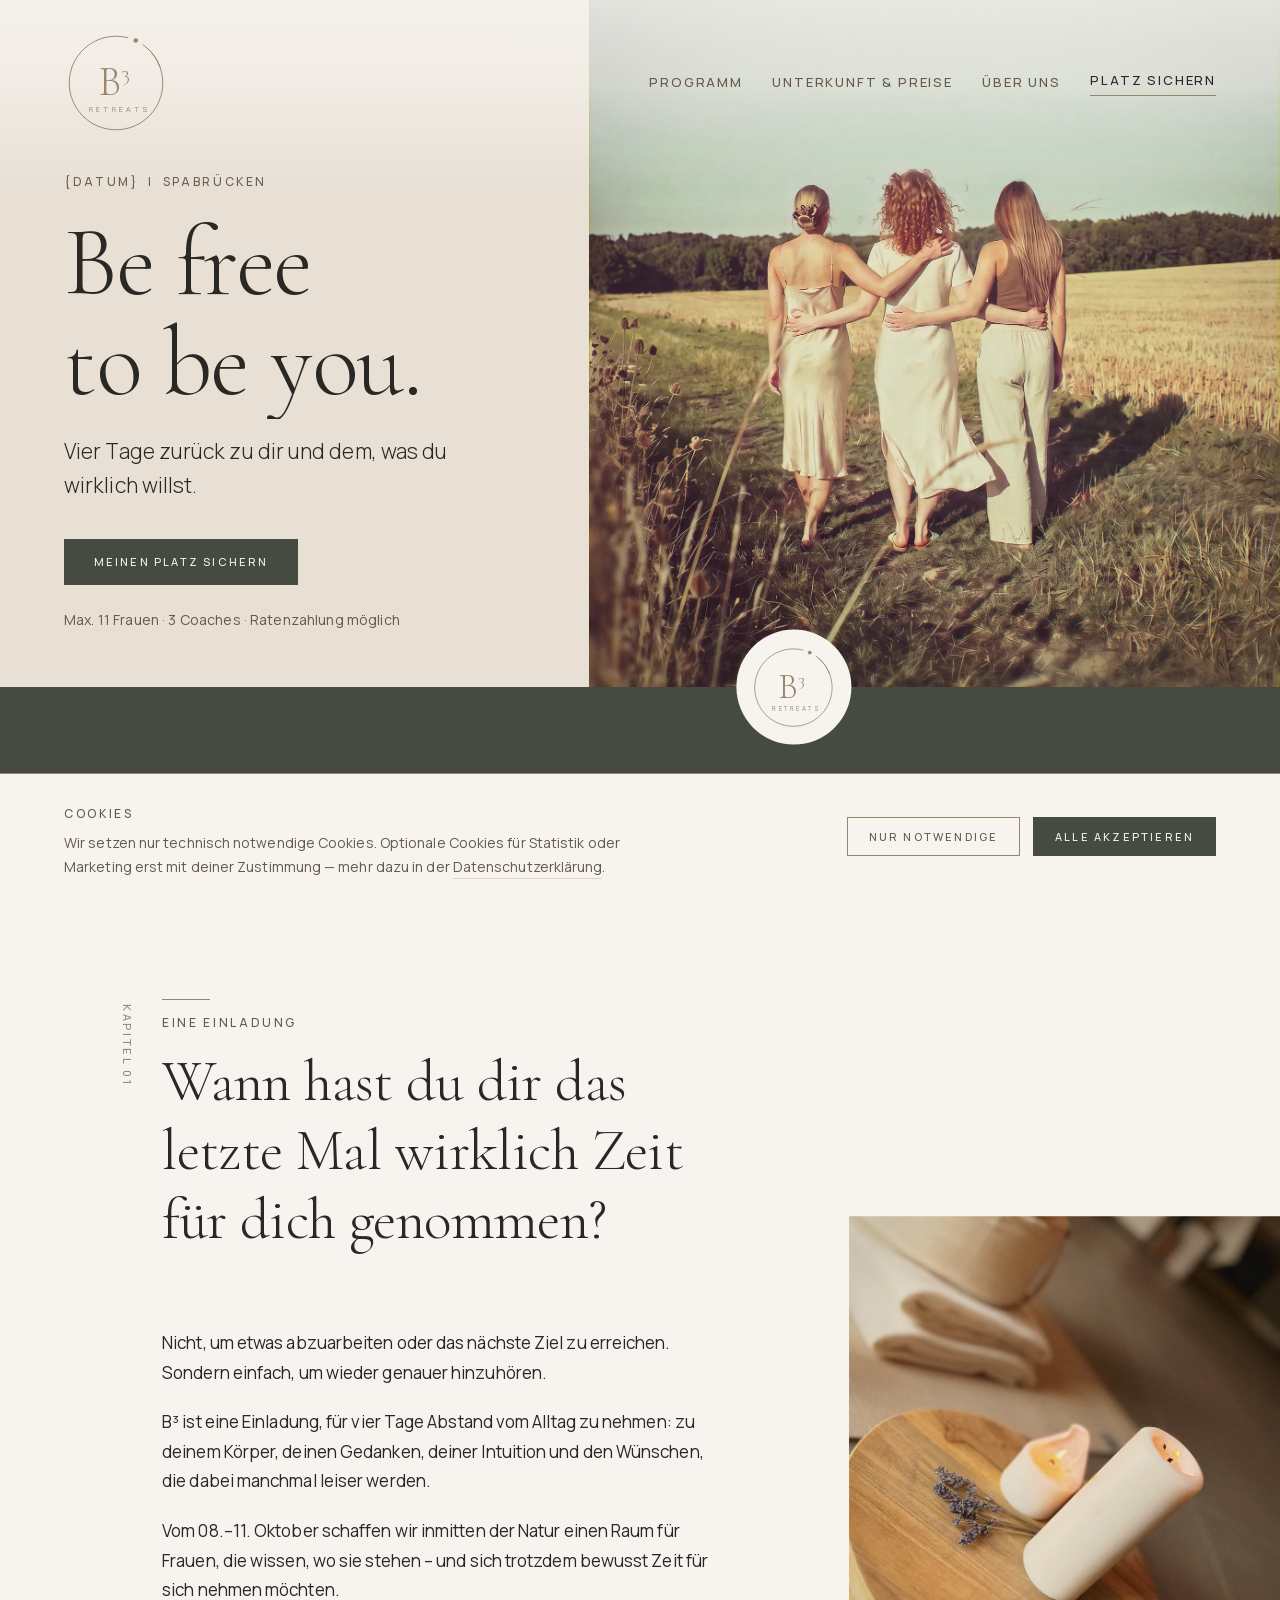
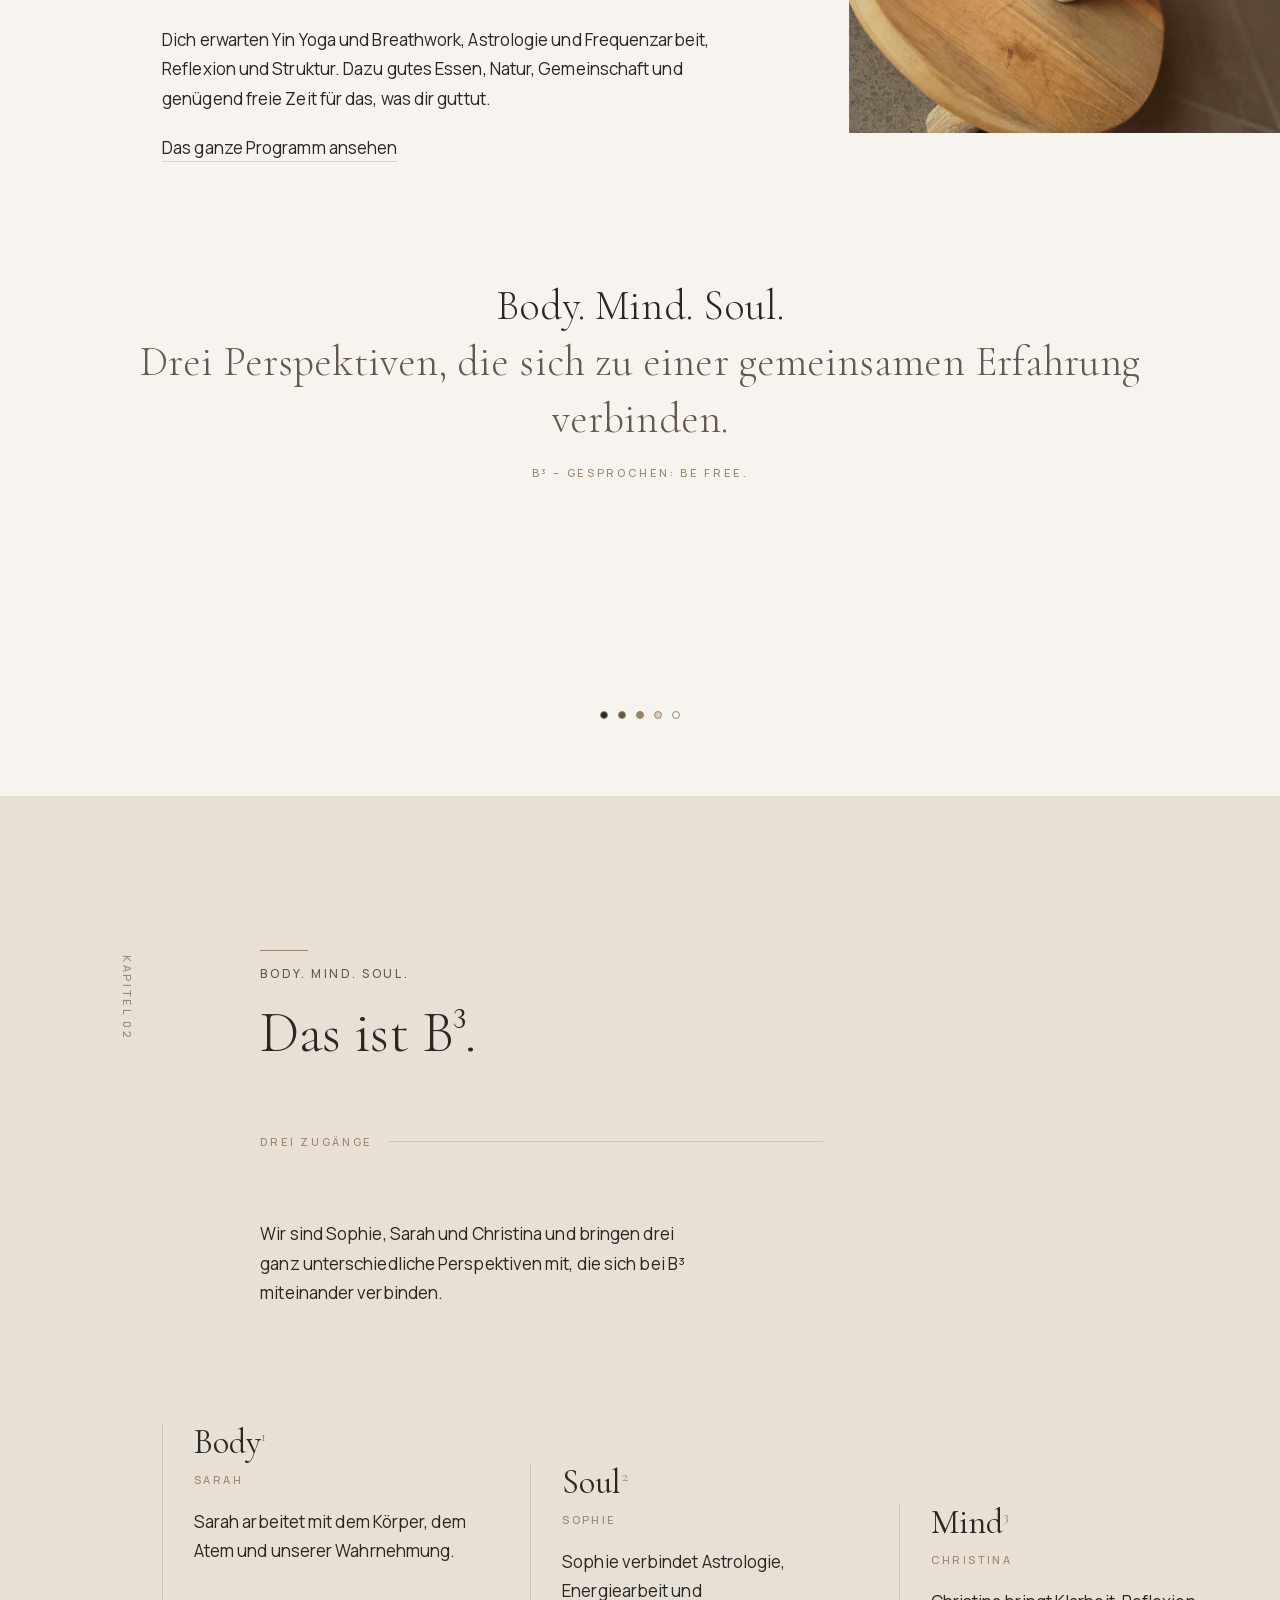
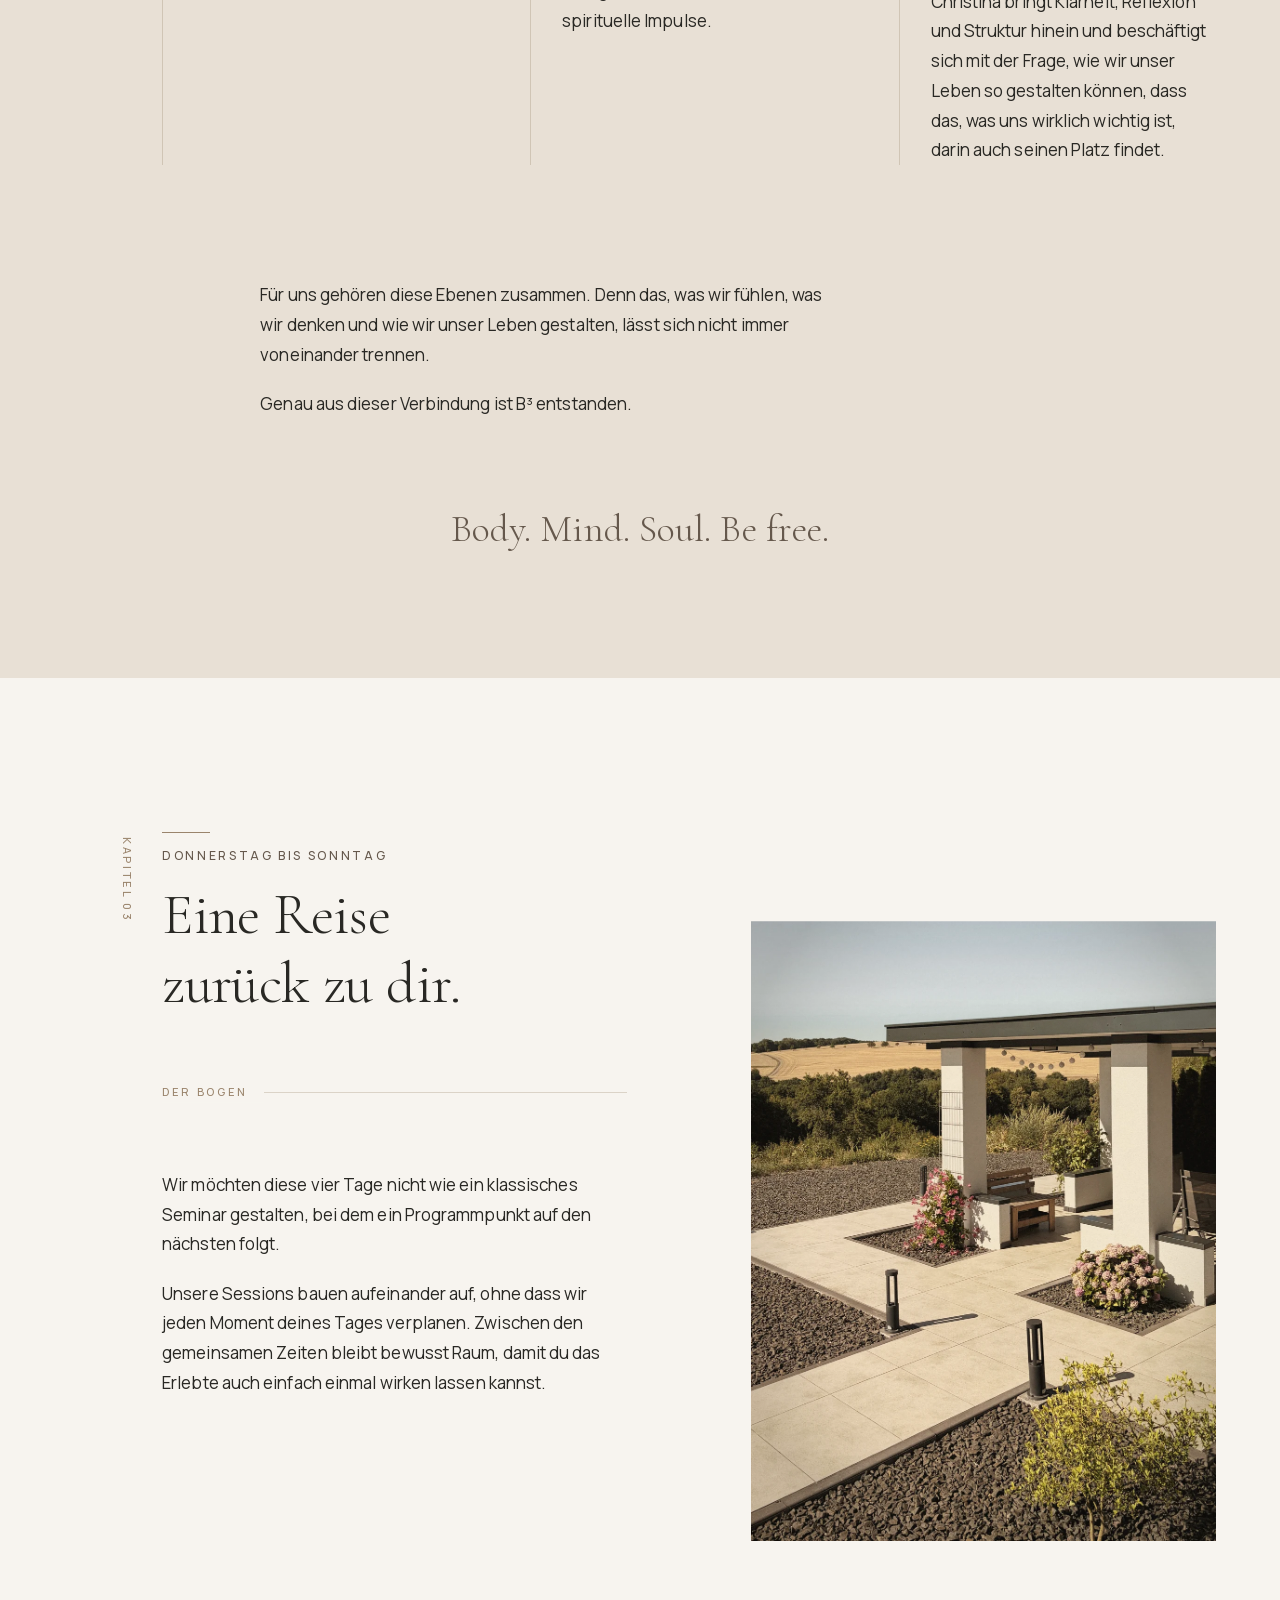
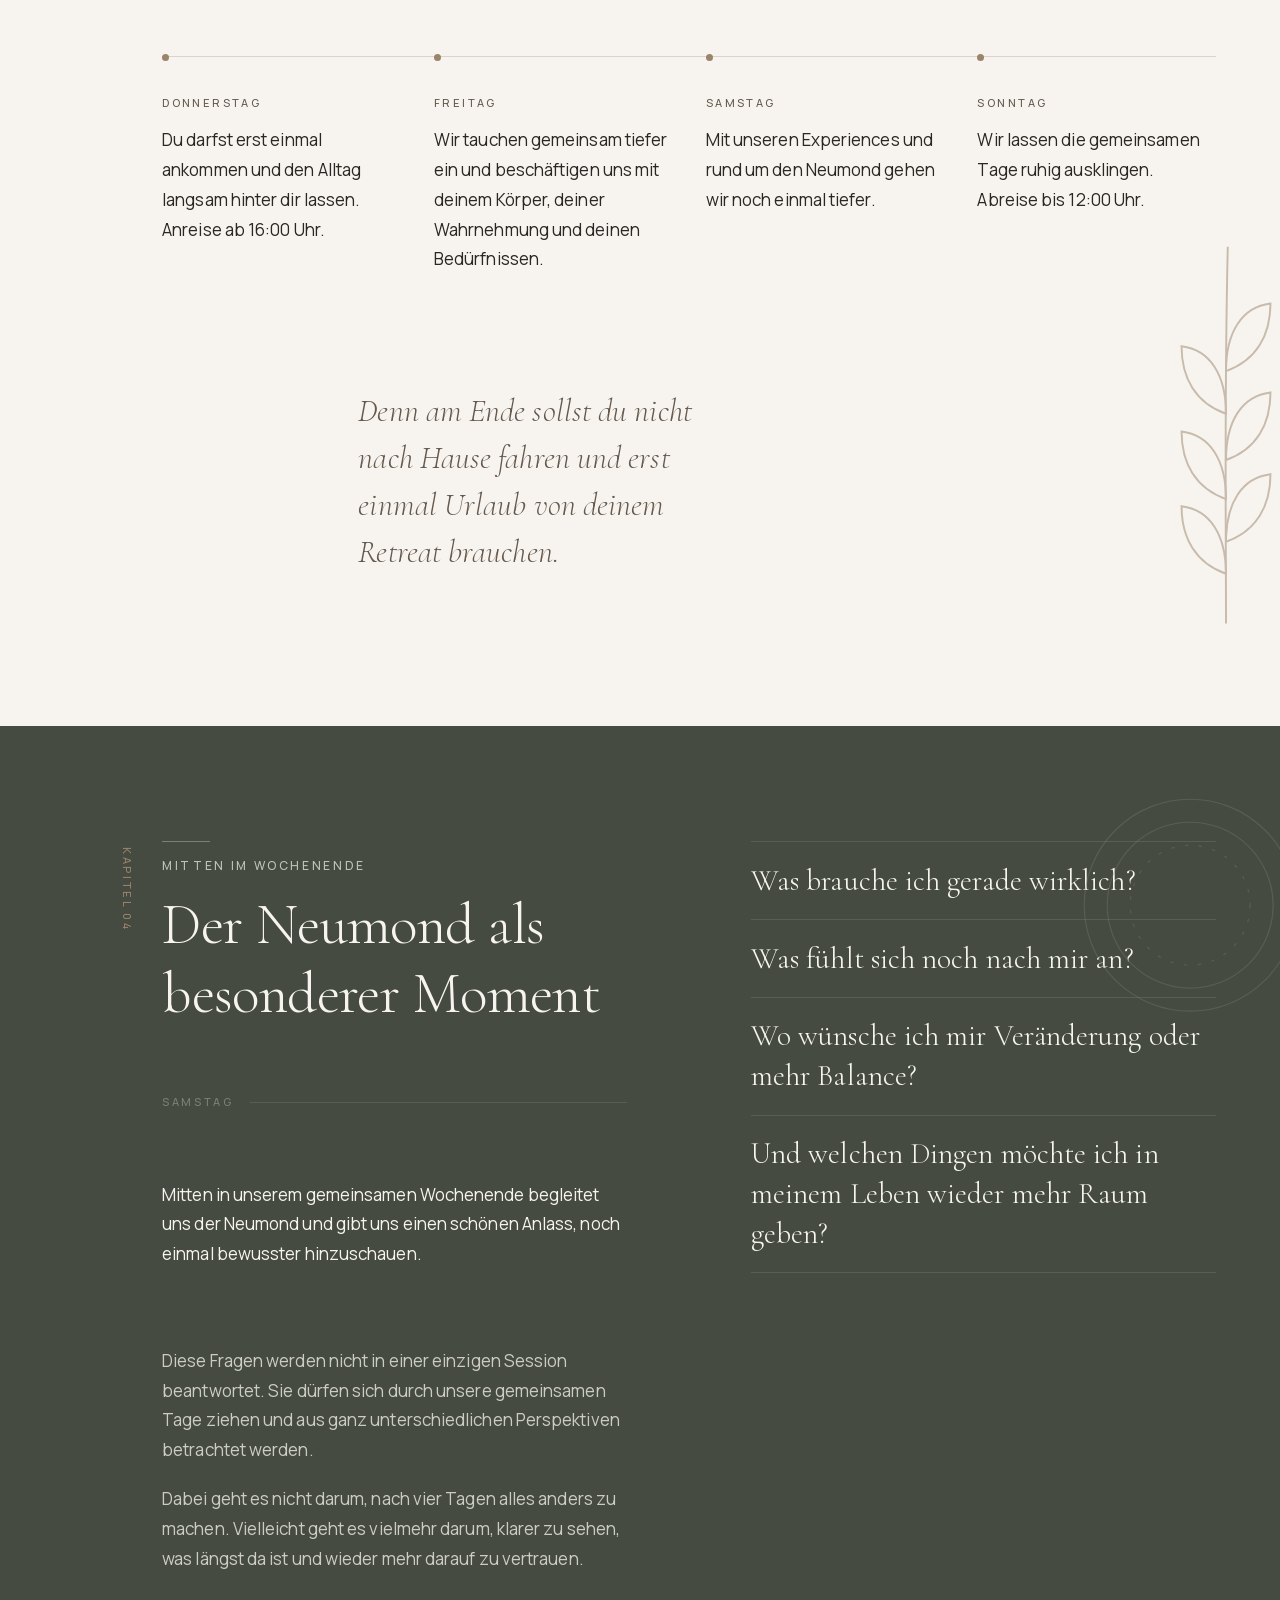
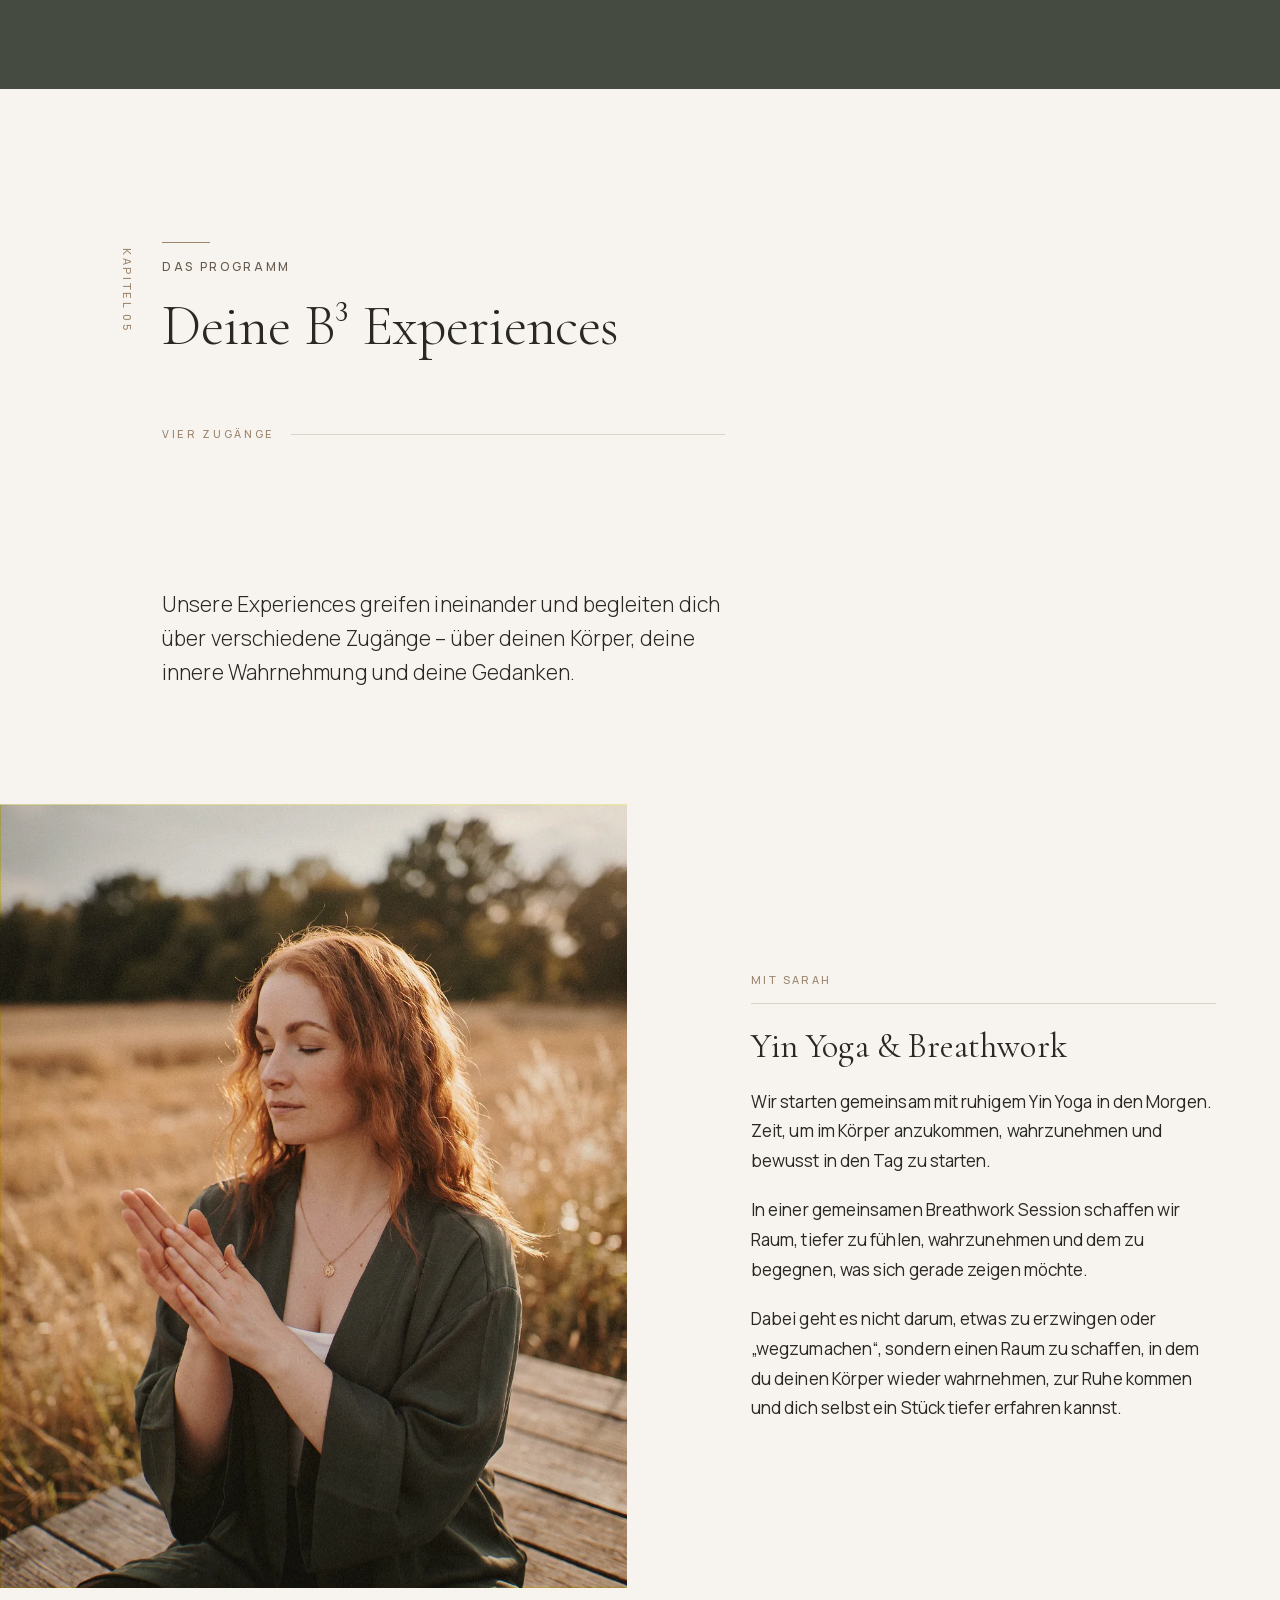
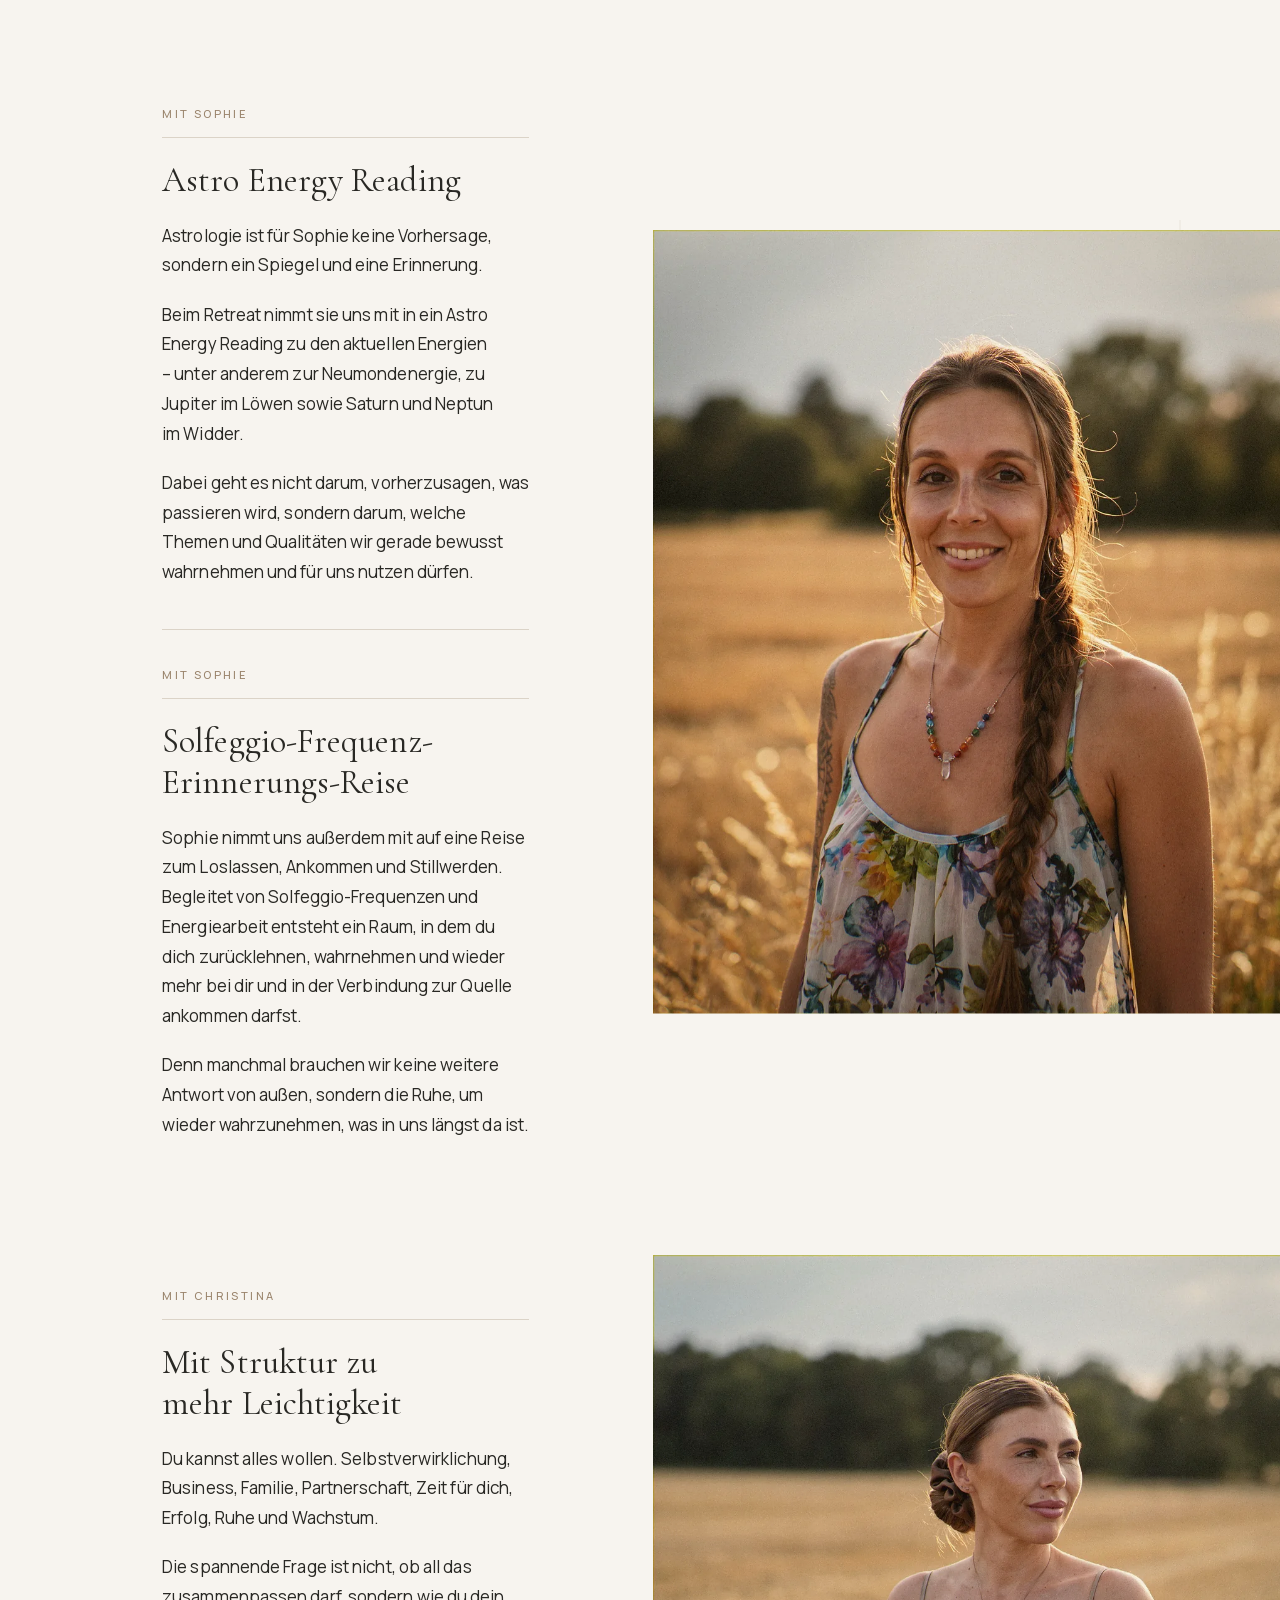
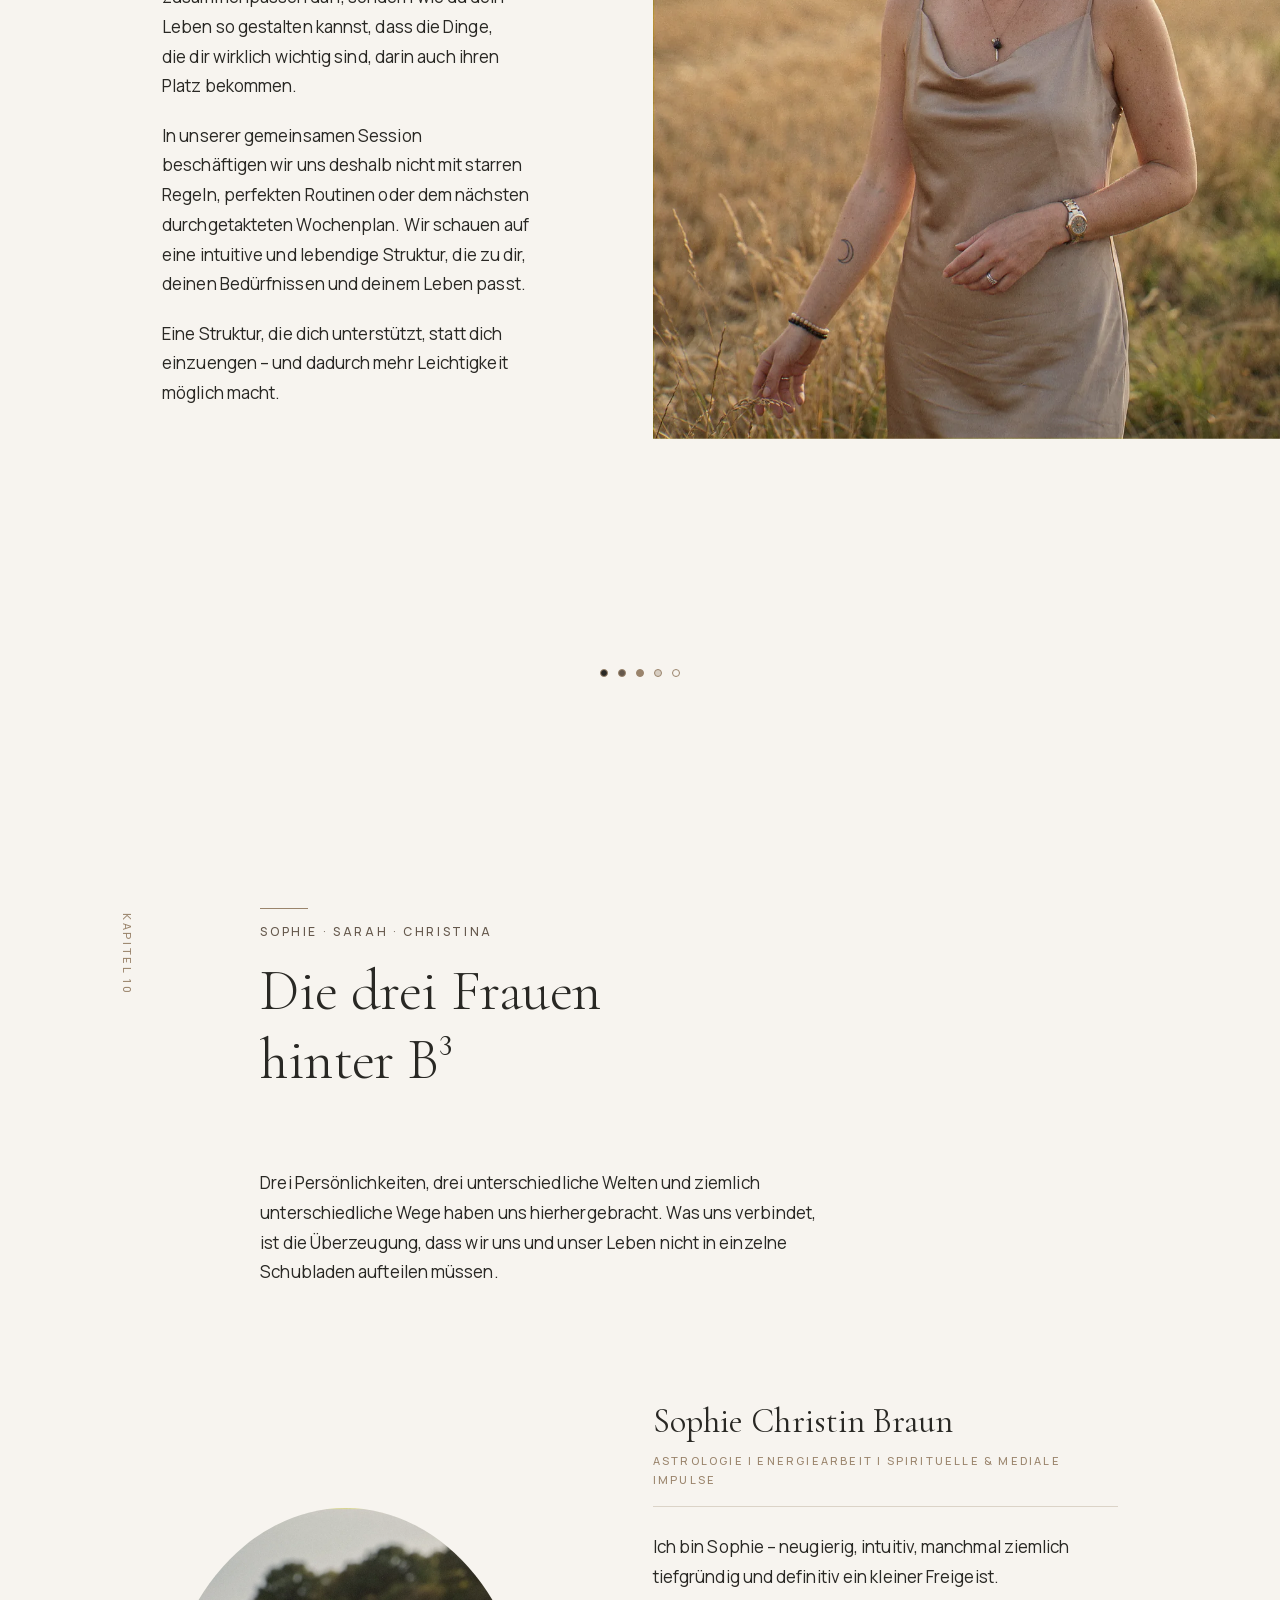
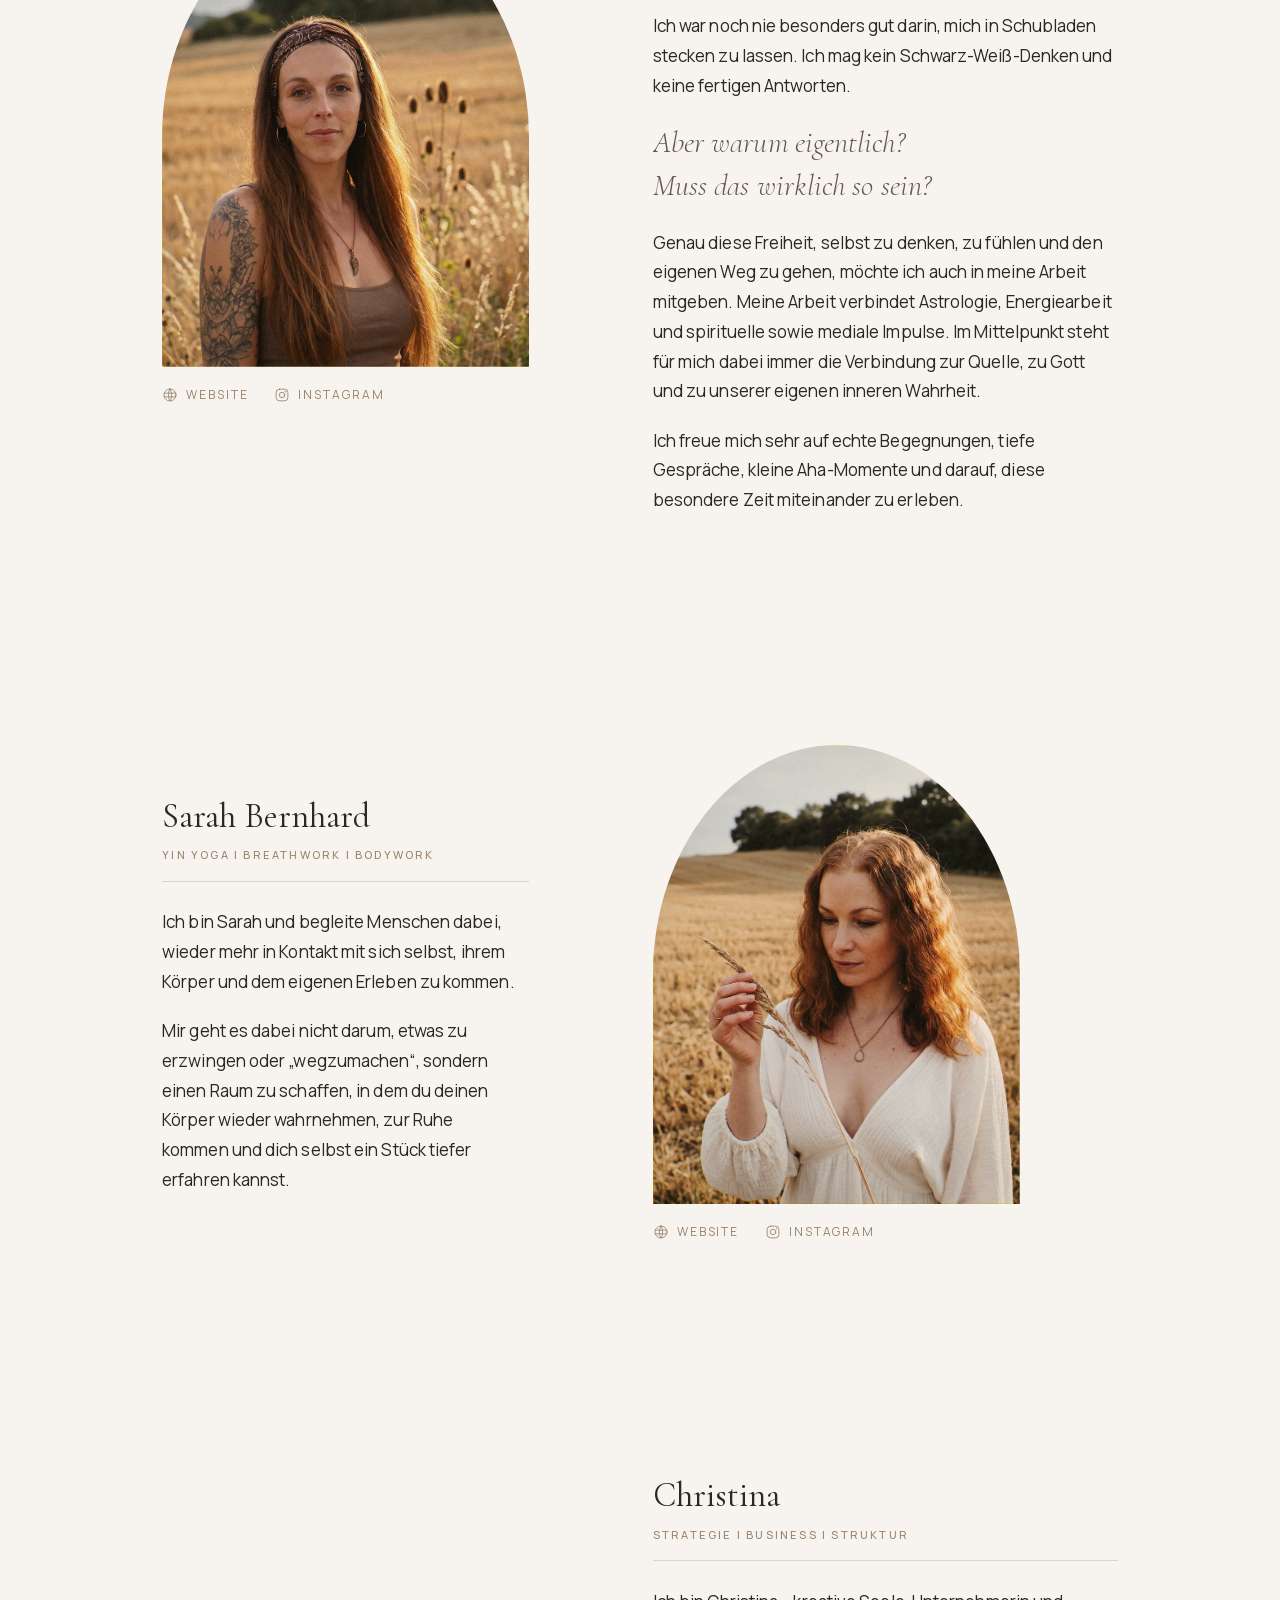
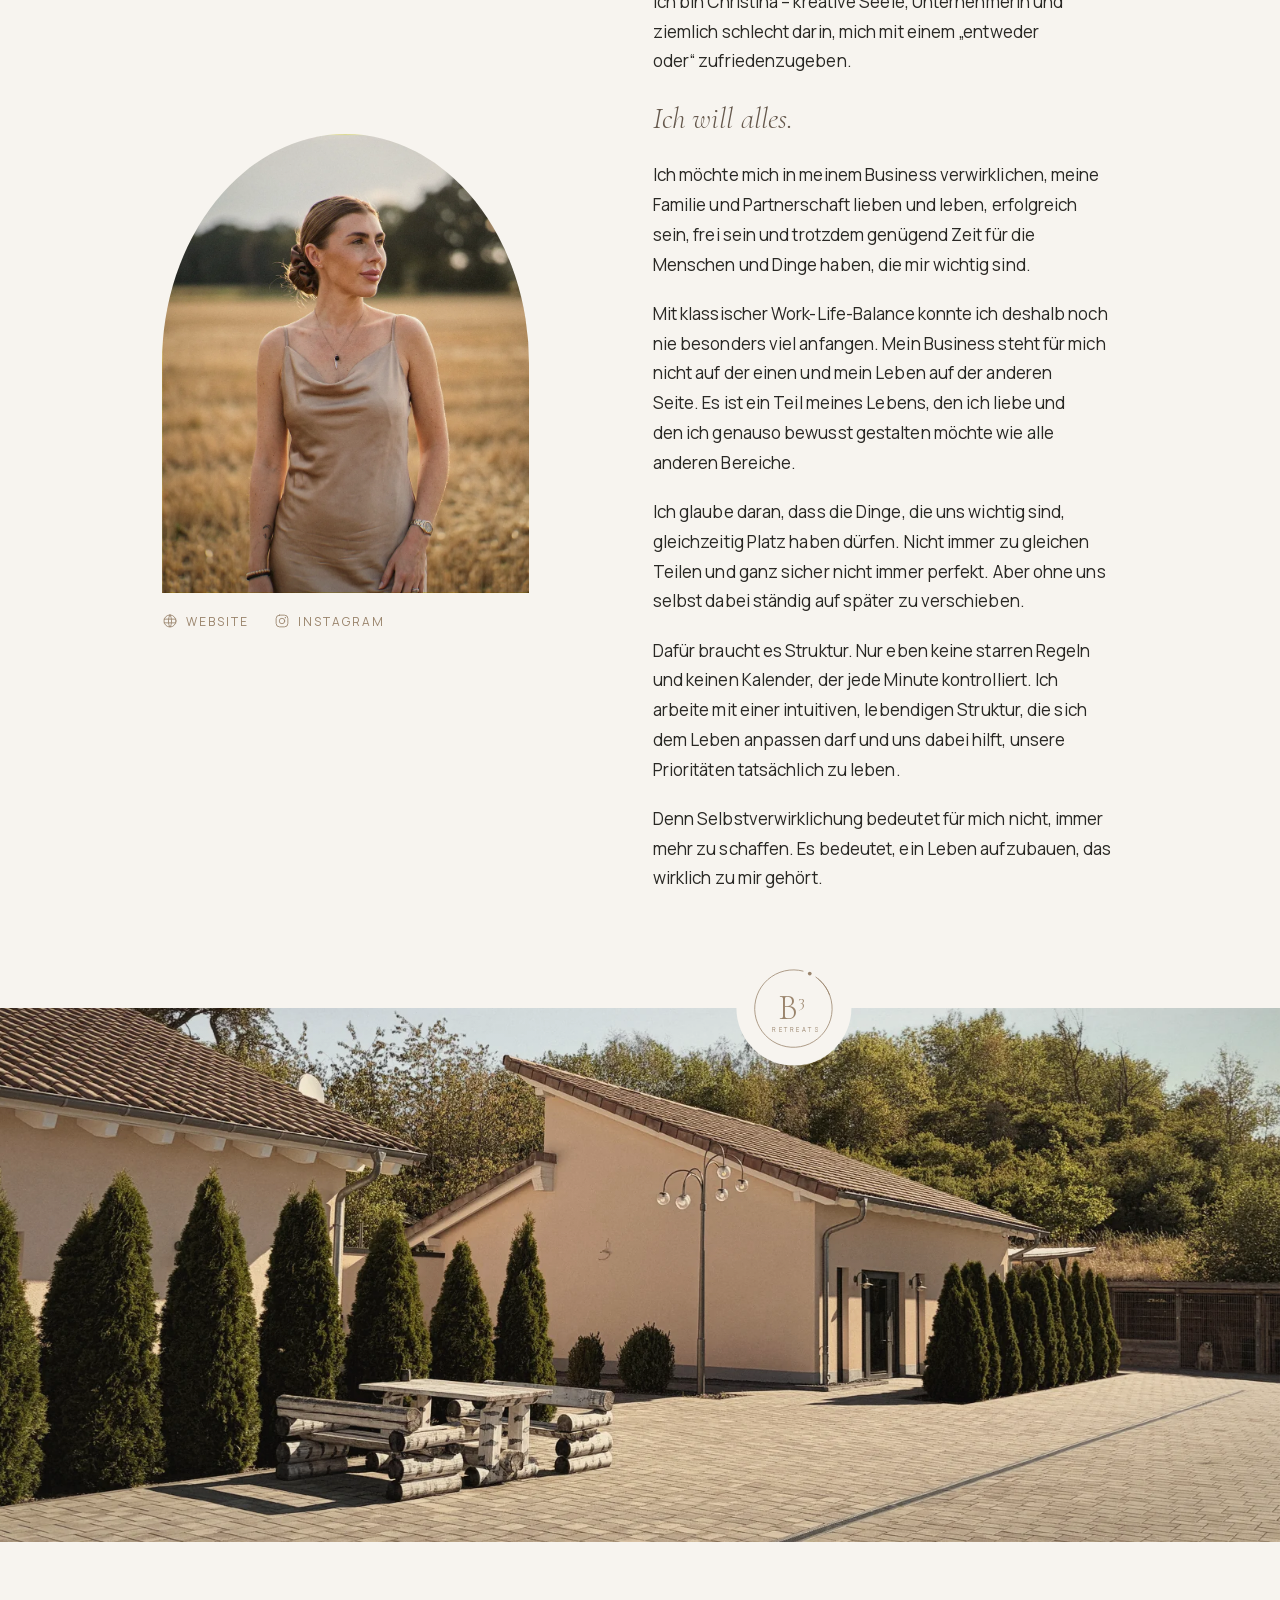
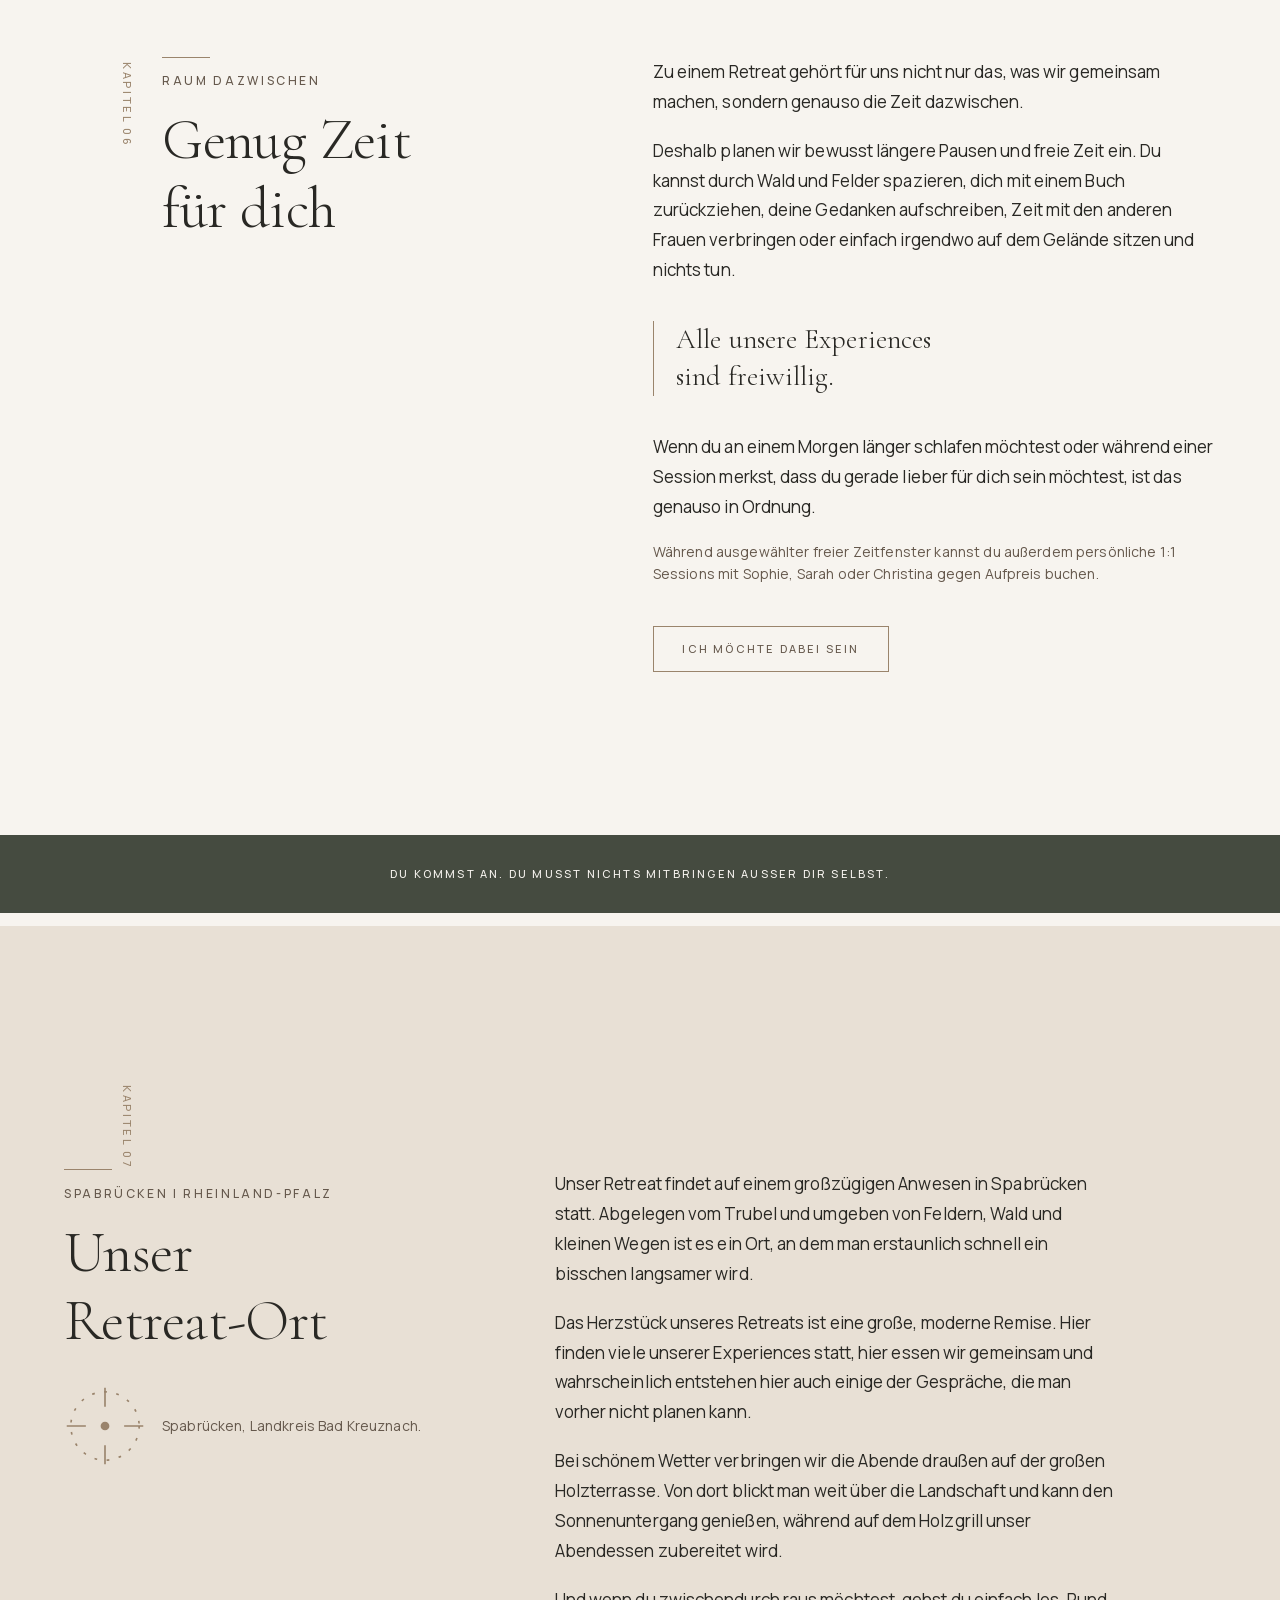
==== commit c5fe036b: "fix" ====
--- a/index.html
+++ b/index.html
@@ -3,8 +3,9 @@
 <head>
 <meta charset="utf-8">
 <meta name="viewport" content="width=device-width, initial-scale=1">
-<title>B³ Retreat für Frauen | 08.–11. Oktober 2026 in Spabrücken</title>
-<meta name="description" content="Vier Tage zurück zu dir: Frauen-Retreat mit Yin Yoga, Breathwork, Astrologie und Struktur vom 08.–11. Oktober 2026 in Spabrücken. Ab 1.549 € inkl. Unterkunft und Verpflegung, Ratenzahlung möglich.">
+<meta name="google-site-verification" content="rea52oRzw9FTP1FTqxqboVxYl6JjOcomWECNzU3VXcc">
+<title>B³ Retreat für Frauen | {datum} in Spabrücken</title>
+<meta name="description" content="Vier Tage zurück zu dir: Frauen-Retreat mit Yin Yoga, Breathwork, Astrologie und Struktur vom {datum} in Spabrücken. Ab 1.549 € inkl. Unterkunft und Verpflegung, Ratenzahlung möglich.">
 <meta name="robots" content="index, follow">
 <link rel="canonical" href="https://b3-retreats.de/">
 
@@ -19,22 +20,22 @@
 <meta property="og:type" content="website">
 <meta property="og:locale" content="de_DE">
 <meta property="og:site_name" content="B³ Retreats">
-<meta property="og:title" content="B³ Retreat – Be free to be you. | 08.–11. Oktober 2026, Spabrücken">
+<meta property="og:title" content="B³ Retreat – Be free to be you. | {datum}, Spabrücken">
 <meta property="og:description" content="Vier Tage zurück zu dir, deinen Bedürfnissen und dem, was du wirklich willst. Yin Yoga, Breathwork, Astrologie und Struktur – für maximal 11 Frauen.">
 <meta property="og:image" content="assets/img/og-image.webp">
 <meta name="twitter:card" content="summary_large_image">
 
 <link rel="preload" href="assets/fonts/cormorant-garamond-300-latin.woff2?v=5d618c46" as="font" type="font/woff2" crossorigin>
 <link rel="preload" href="assets/fonts/manrope-400-latin.woff2?v=e310b55a" as="font" type="font/woff2" crossorigin>
-<link rel="stylesheet" href="assets/css/style.css?v=b2b7cb58">
+<link rel="stylesheet" href="assets/css/style.css?v=abda5fef">
 
 <script type="application/ld+json">
 {
   "@context": "https://schema.org",
   "@type": "Event",
   "name": "B³ Retreat – Be free to be you.",
-  "startDate": "2026-10-08T16:00",
-  "endDate": "2026-10-11T12:00",
+  "startDate": "{start_iso}T16:00",
+  "endDate": "{ende_iso}T12:00",
   "eventStatus": "https://schema.org/EventScheduled",
   "eventAttendanceMode": "https://schema.org/OfflineEventAttendanceMode",
   "description": "Vier Tage Frauen-Retreat mit Yin Yoga, Breathwork, Astro Energy Reading, Solfeggio-Frequenz-Reise und einer Session zu intuitiver Struktur.",
@@ -98,7 +99,7 @@
       <a href="#unterkunft"><i>02</i>Unterkunft &amp; Preise</a>
       <a href="#team"><i>03</i>Über uns</a>
       <a class="is-cta" href="#buchung" data-booking>Platz sichern</a>
-      <p class="site-nav__meta">08.–11. Oktober 2026<br>Spabrücken, Rheinland-Pfalz</p>
+      <p class="site-nav__meta">{datum}<br>Spabrücken, Rheinland-Pfalz</p>
     </nav>
 
     <!-- Zwei Haarlinien statt eines Standard-Icons — dasselbe Mittel wie im Raster -->
@@ -113,7 +114,7 @@
 <!-- 01 ─ Hero ─────────────────────────────────────────────────────────── -->
 <section class="hero">
   <div class="hero__copy">
-    <p class="hero__meta">08.–11. Oktober 2026 &nbsp;|&nbsp; Spabrücken</p>
+    <p class="hero__meta">{datum} &nbsp;|&nbsp; Spabrücken</p>
     <h1>Be free to be&nbsp;you.</h1>
     <p class="lead">Vier Tage zurück zu dir und dem, was du wirklich willst.</p>
     <div class="hero__cta">
@@ -690,7 +691,7 @@
 
     <div class="fuerwen__cta rise">
       <a class="btn btn--invert" href="#buchung" data-booking>Ja, ich möchte dabei sein</a>
-      <p class="small">08.–11. Oktober 2026 &middot; Spabrücken &middot; Ratenzahlung möglich</p>
+      <p class="small">{datum} &middot; Spabrücken &middot; Ratenzahlung möglich</p>
     </div>
   </div>
 </section>
@@ -703,13 +704,13 @@
   <div class="wrap">
     <div class="ticket rise">
       <div class="ticket__top">
-        <h2>B³ Retreat Oktober 2026</h2>
+        <h2>B³ Retreat {monat}</h2>
         <span>Spabrücken, Rheinland-Pfalz</span>
       </div>
       <hr>
       <div class="ticket__when">
-        <div><b>Anreise</b><span class="num-tab">Donnerstag, 08.10.2026 ab 16:00 Uhr</span></div>
-        <div><b>Abreise</b><span class="num-tab">Sonntag, 11.10.2026 bis 12:00 Uhr</span></div>
+        <div><b>Anreise</b><span class="num-tab">{start_tag}, {start} ab 16:00 Uhr</span></div>
+        <div><b>Abreise</b><span class="num-tab">{ende_tag}, {ende} bis 12:00 Uhr</span></div>
       </div>
       <hr>
       <div class="ticket__prices">
@@ -731,7 +732,72 @@
   </div>
 </section>
 
-<!-- 15 ─ FAQ ──────────────────────────────────────────────────────────── -->
+<!-- 15 ─ Warteliste ───────────────────────────────────────────────────── -->
+<section class="wl band-sand" id="warteliste">
+  <div class="wrap grid">
+    <div class="wl__head rise">
+      <p class="eyebrow">Warteliste</p>
+      <h2>Warteliste</h2>
+      <p class="lead">Trag dich ganz unverbindlich in unsere Warteliste ein und erfahre als Erste, sobald der Termin für das Retreat feststeht.</p>
+    </div>
+
+    <form class="wl__form rise" method="post" action="/warteliste.php">
+
+      <div class="wl__reihe">
+        <label class="wl__feld">
+          <span>Vorname</span>
+          <input type="text" name="vorname" required autocomplete="given-name" maxlength="120">
+        </label>
+        <label class="wl__feld">
+          <span>Name</span>
+          <input type="text" name="nachname" required autocomplete="family-name" maxlength="120">
+        </label>
+      </div>
+
+      <div class="wl__reihe">
+        <label class="wl__feld">
+          <span>E-Mail-Adresse</span>
+          <input type="email" name="email" required autocomplete="email" maxlength="190">
+        </label>
+        <label class="wl__feld">
+          <span>Telefonnummer (optional)</span>
+          <input type="tel" name="telefon" autocomplete="tel" maxlength="60">
+        </label>
+      </div>
+
+      <fieldset class="wl__wahl">
+        <legend>Interesse an</legend>
+        <label class="wl__haken">
+          <input type="checkbox" name="shared" value="1">
+          <span>Shared House</span>
+        </label>
+        <label class="wl__haken">
+          <input type="checkbox" name="friends" value="1">
+          <span>Friends Special</span>
+        </label>
+      </fieldset>
+
+      <label class="wl__haken wl__haken--einwilligung">
+        <input type="checkbox" name="einwilligung" value="1" required>
+        <span>Ich möchte benachrichtigt werden, sobald der Termin feststeht, und bin damit einverstanden, dass meine Angaben dafür gespeichert werden. Ich kann das jederzeit formlos widerrufen. Mehr dazu in der <a class="link" href="/datenschutz">Datenschutzerklärung</a>.</span>
+      </label>
+
+      <!-- Bot-Falle. Kein type="hidden": solche Felder ueberspringen viele
+           Bots. Dieses hier sieht fuer sie wie ein normales Feld aus, ist
+           aber aus dem Bild geschoben und aus der Tab-Reihenfolge genommen,
+           sodass weder Auge noch Tastatur noch Screenreader darauf stossen. -->
+      <div class="wl__falle" aria-hidden="true">
+        <label>Website
+          <input type="text" name="website" tabindex="-1" autocomplete="off">
+        </label>
+      </div>
+
+      <button class="btn btn--primary" type="submit">Absenden</button>
+    </form>
+  </div>
+</section>
+
+<!-- 16 ─ FAQ ──────────────────────────────────────────────────────────── -->
 <section class="faq band-ivory" id="faq">
   <div class="wrap grid">
     <div class="rail">Kapitel 12</div>
@@ -801,7 +867,7 @@
         <details>
           <summary>Was passiert, wenn ich stornieren muss?</summary>
           <div>
-            <p>Deine Buchung ist verbindlich. Für eine Stornierung gelten unsere zum Zeitpunkt deiner Buchung gültigen Stornierungsbedingungen und <a class="link" href="agb.html">AGB</a>, die du vor Abschluss deiner Buchung vollständig einsehen kannst.</p>
+            <p>Deine Buchung ist verbindlich. Für eine Stornierung gelten unsere zum Zeitpunkt deiner Buchung gültigen Stornierungsbedingungen und <a class="link" href="/agb">AGB</a>, die du vor Abschluss deiner Buchung vollständig einsehen kannst.</p>
             <p>Für unvorhergesehene Fälle empfehlen wir dir, eine passende Reiserücktrittsversicherung abzuschließen.</p>
           </div>
         </details>
@@ -824,7 +890,7 @@
     <div class="site-foot__brand">
       <svg class="mark mark--invert" viewBox="0 0 120 120" width="96" height="96"><use href="#b3mark"/></svg>
       <p class="small">Body. Mind. Soul.<br>Yoga &middot; Astro &middot; Business</p>
-      <p class="small">08.&ndash;11. Oktober 2026<br>Spabrücken, Rheinland-Pfalz</p>
+      <p class="small">{datum}<br>Spabrücken, Rheinland-Pfalz</p>
     </div>
 
     <nav class="site-foot__col" aria-label="Retreat">
@@ -838,10 +904,10 @@
 
     <nav class="site-foot__col" aria-label="Rechtliches">
       <p class="site-foot__label">Rechtliches</p>
-      <a href="impressum.html">Impressum</a>
-      <a href="datenschutz.html">Datenschutz</a>
-      <a href="agb.html">AGB</a>
-      <a href="impressum.html#kontakt">Kontakt</a>
+      <a href="/impressum">Impressum</a>
+      <a href="/datenschutz">Datenschutz</a>
+      <a href="/agb">AGB</a>
+      <a href="/impressum#kontakt">Kontakt</a>
       <button class="linklike" type="button" data-consent-open>Cookie-Einstellungen</button>
     </nav>
 
@@ -875,7 +941,7 @@
     <div class="consent__tx">
       <p class="eyebrow">Cookies</p>
       <p>Wir setzen nur technisch notwendige Cookies. Optionale Cookies für Statistik oder Marketing
-         erst mit deiner Zustimmung — mehr dazu in der <a class="link" href="datenschutz.html">Datenschutzerklärung</a>.</p>
+         erst mit deiner Zustimmung — mehr dazu in der <a class="link" href="/datenschutz">Datenschutzerklärung</a>.</p>
     </div>
     <div class="consent__btns">
       <button class="btn btn--ghost" type="button" data-consent="necessary">Nur notwendige</button>
--- a/assets/css/style.css
+++ b/assets/css/style.css
@@ -1323,6 +1323,82 @@
 .ticket__btn { margin-top: auto; }
 
 .ticket__fine { margin-top: 1.4rem; text-align: center; }
+
+/* --- 15 Warteliste -------------------------------------------------------- */
+
+.wl { padding: var(--space-l) 0; }
+.wl__head { grid-column: 2 / span 6; }
+.wl__form, .wl__danke { grid-column: 2 / span 7; margin-top: var(--space-s); }
+
+/* Der Dank kommt als Fliesstext aus dem Panel, mit Leerzeilen dazwischen.
+   pre-line macht daraus Absaetze, ohne dass die Kundin HTML tippen muss. */
+.wl__danke {
+  white-space: pre-line;
+  max-width: 54ch;
+  font-size: 1.0625rem;
+  line-height: 1.7;
+}
+
+.wl__fehler {
+  border-left: 1px solid var(--rule-strong);
+  padding: .2rem 0 .2rem 1.2rem;
+  margin-bottom: 2rem;
+  max-width: 54ch;
+}
+
+.wl__reihe { display: grid; grid-template-columns: 1fr 1fr; gap: 1.2rem 1.6rem; margin-bottom: 1.6rem; }
+.wl__feld { display: flex; flex-direction: column; gap: .5rem; }
+
+.wl__feld > span,
+.wl__wahl legend {
+  font-weight: 500;
+  font-size: .6875rem;
+  letter-spacing: .22em;
+  text-transform: uppercase;
+  color: var(--taupe);
+}
+
+/* Eine Linie unten statt eines Kastens — dasselbe Mittel wie im Raster.
+   Der Rahmen eines Standard-Eingabefeldes waere hier ein Fremdkoerper. */
+.wl__feld input {
+  font-family: var(--sans);
+  font-size: 1rem;
+  color: inherit;
+  background: transparent;
+  border: 0;
+  border-bottom: 1px solid var(--rule);
+  padding: .5rem 0;
+  transition: border-color var(--dur-s) var(--ease-soft);
+}
+.wl__feld input:focus { outline: 0; border-bottom-color: var(--olive); }
+/* Sichtbar auch fuer die, die mit der Tastatur unterwegs sind. */
+.wl__feld input:focus-visible { outline: 2px solid var(--olive); outline-offset: 3px; }
+
+.wl__wahl { border: 0; padding: 0; margin: 0 0 1.6rem; }
+.wl__wahl legend { padding: 0; margin-bottom: .8rem; }
+
+.wl__haken { display: flex; align-items: flex-start; gap: .7rem; margin-bottom: .6rem; }
+.wl__haken input { margin-top: .25rem; accent-color: var(--olive); flex: none; }
+.wl__haken span { font-size: .9375rem; line-height: 1.55; }
+
+.wl__haken--einwilligung { margin: 2rem 0; max-width: 58ch; }
+
+/* Die Bot-Falle. NICHT display:none und nicht hidden — beides erkennen
+   Bots und lassen das Feld dann aus. Aus dem Bild geschoben wirkt es fuer
+   sie wie ein normales Feld, waehrend Auge, Tastatur (tabindex="-1") und
+   Screenreader (aria-hidden) es nicht erreichen. */
+.wl__falle {
+  position: absolute;
+  left: -9999px;
+  width: 1px;
+  height: 1px;
+  overflow: hidden;
+}
+
+@media (max-width: 860px) {
+  .wl__head, .wl__form, .wl__danke { grid-column: 1 / -1; }
+  .wl__reihe { grid-template-columns: 1fr; }
+}
 
 /* --- 15 FAQ --------------------------------------------------------------- */
 
